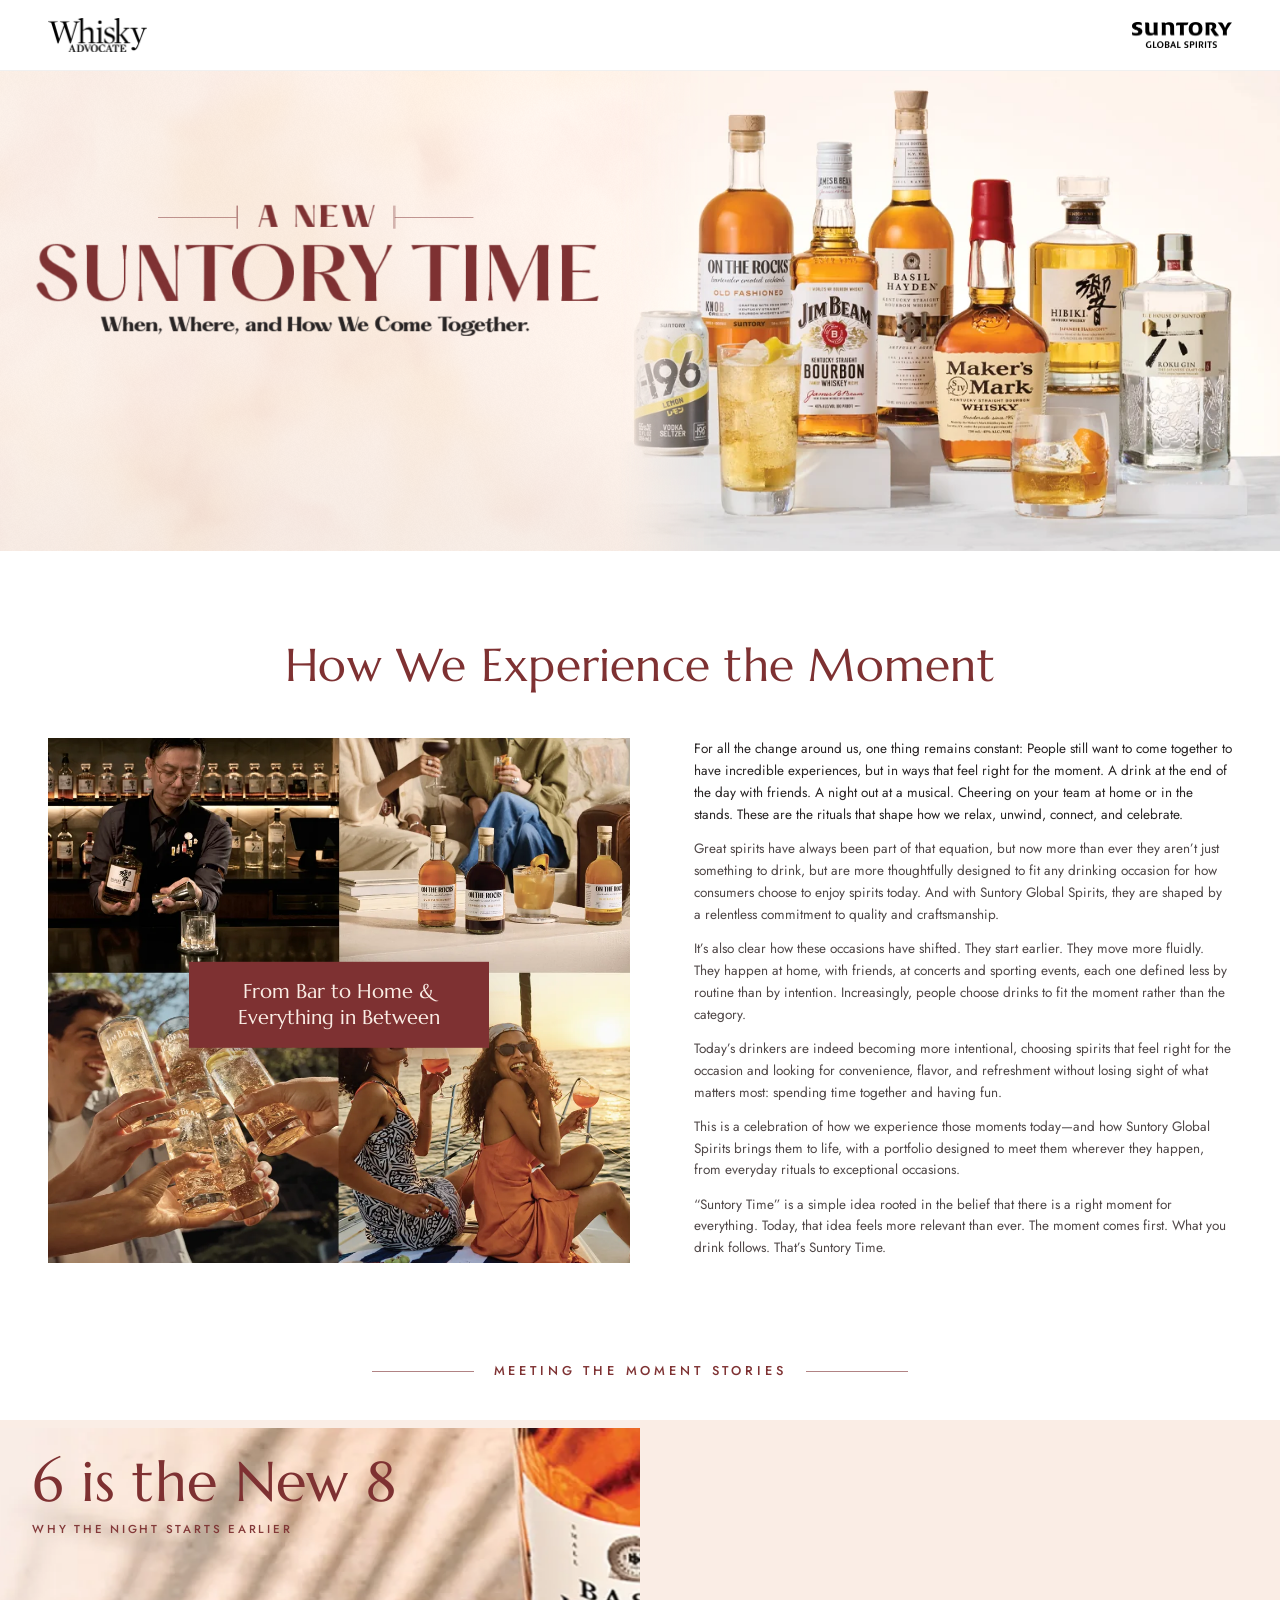
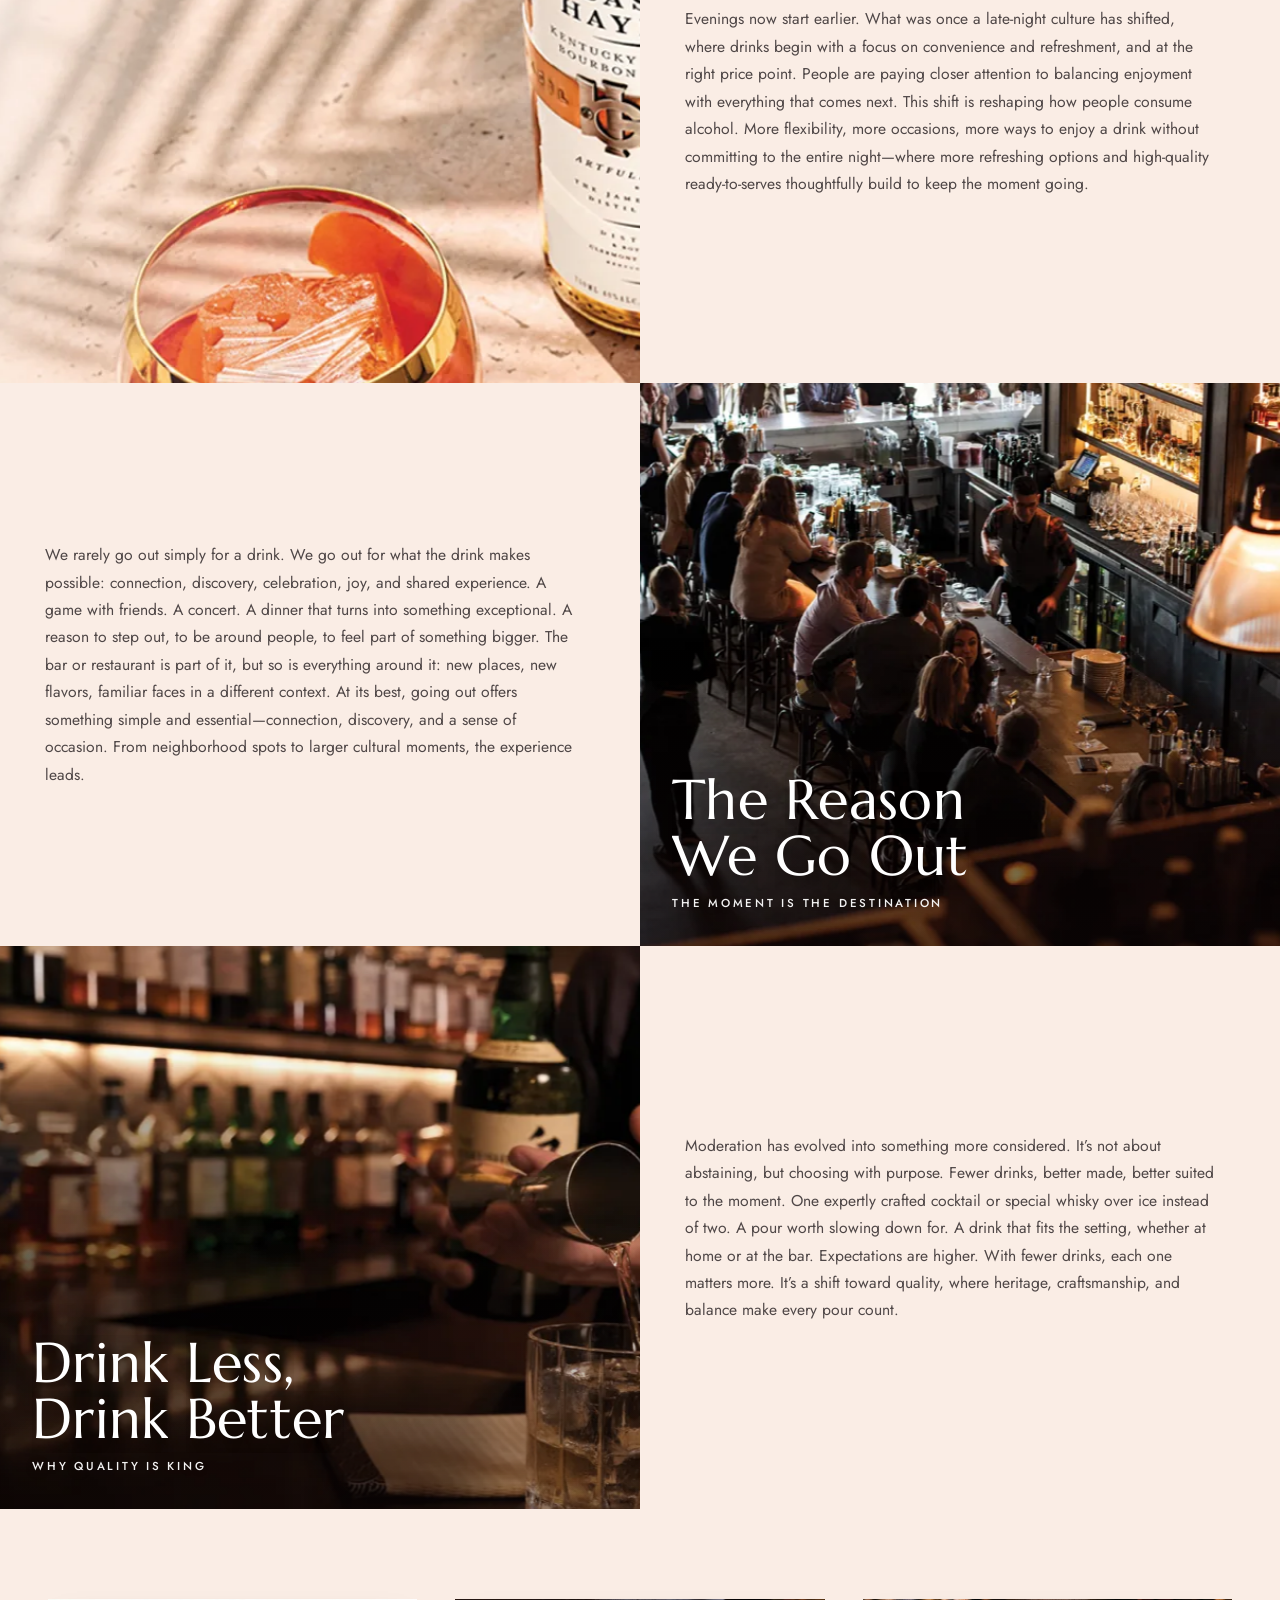
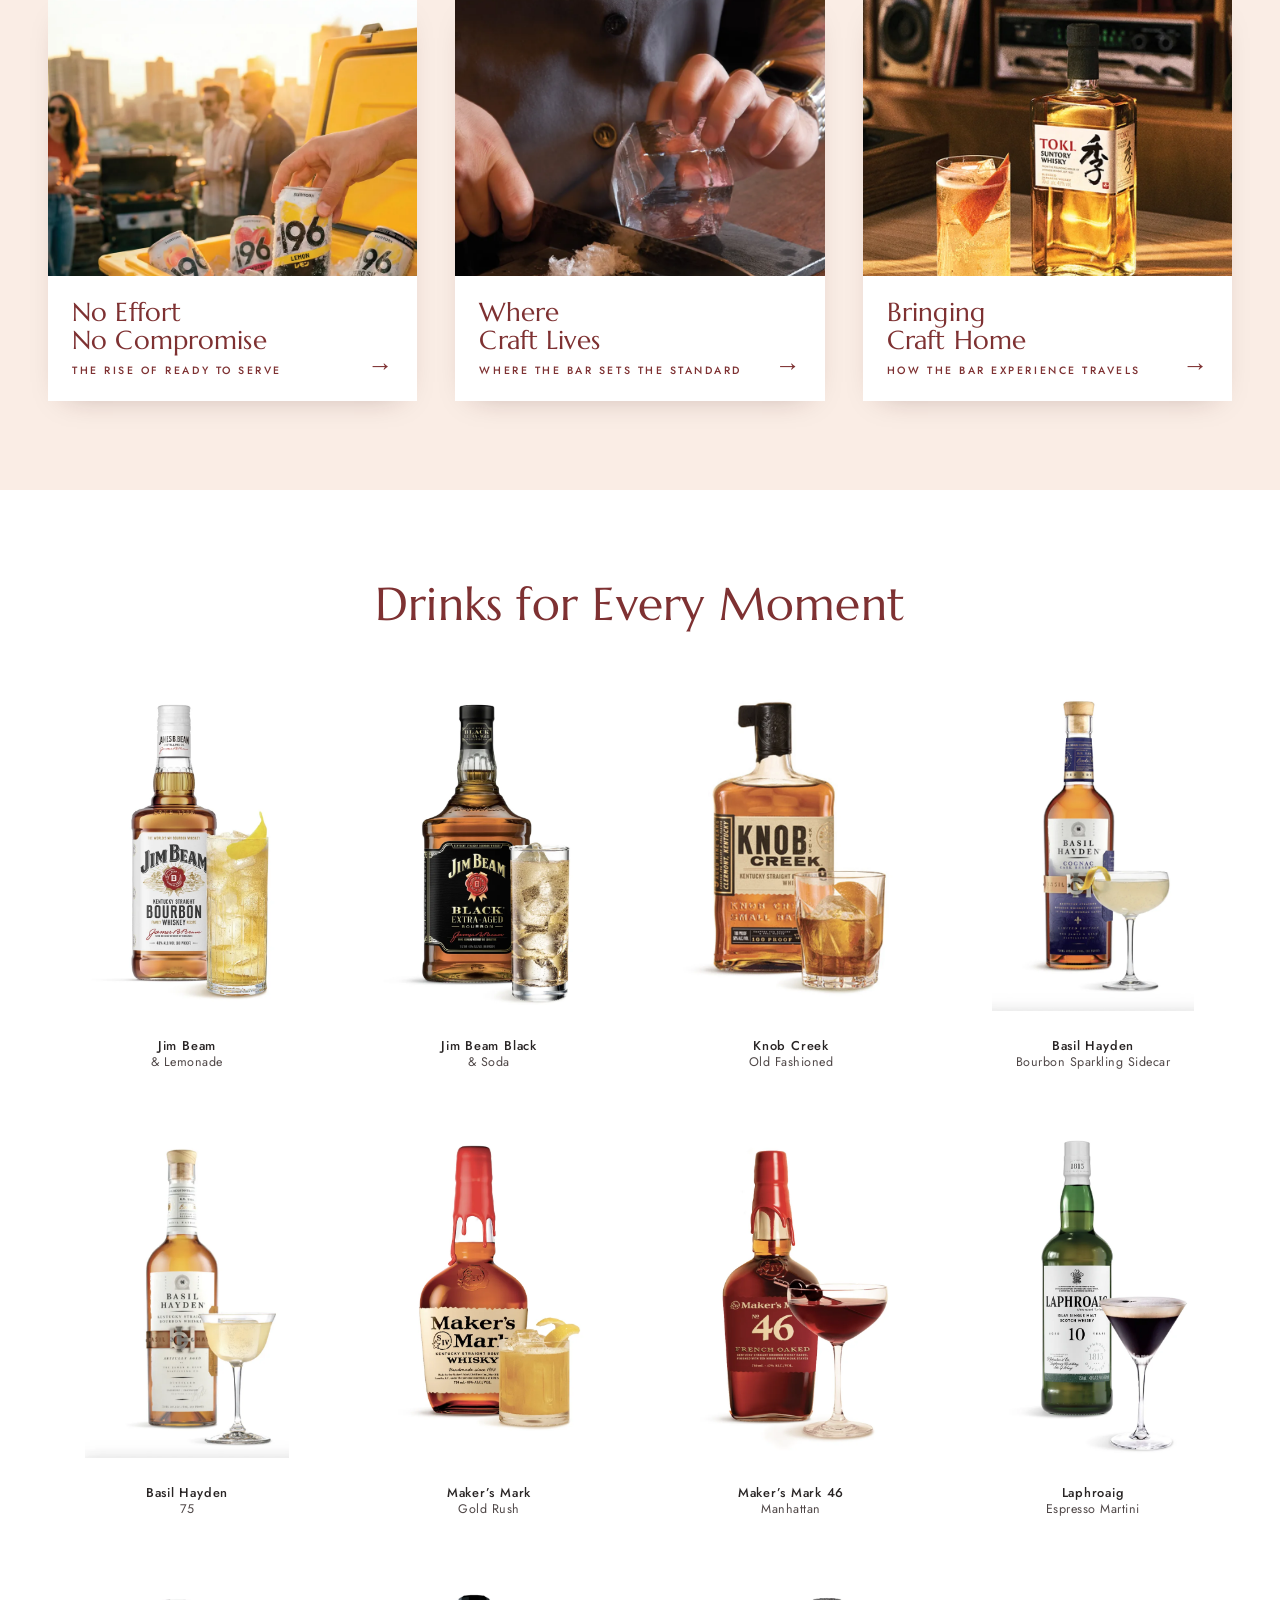
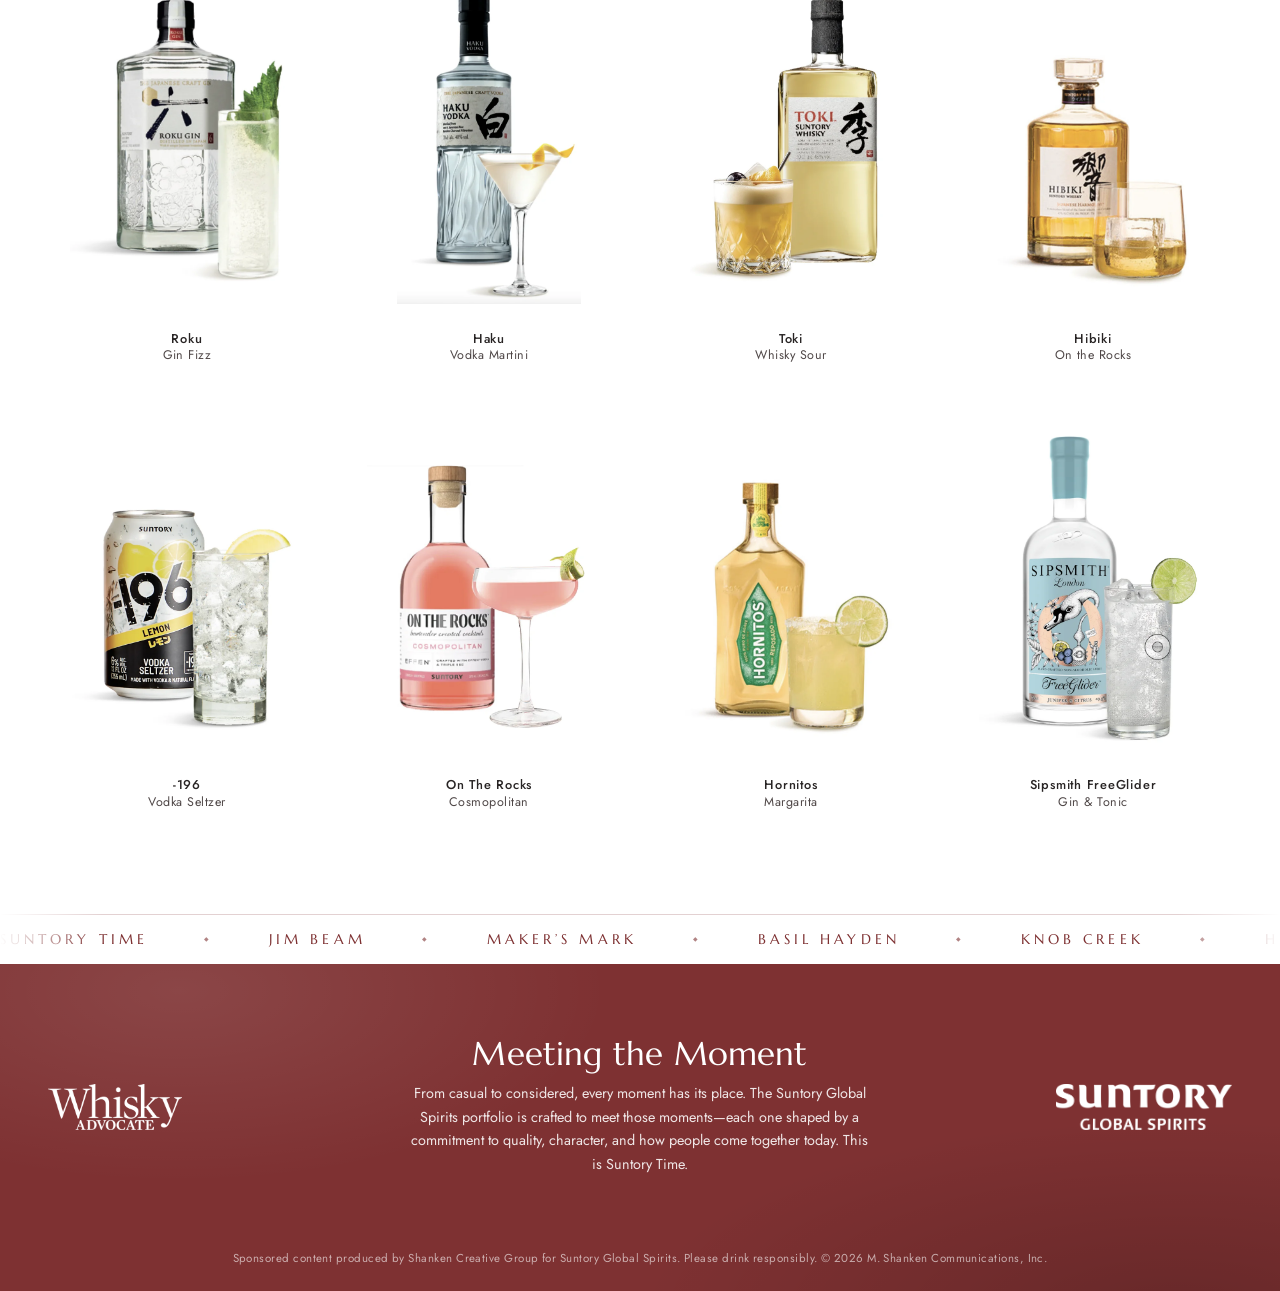
==== index.html @ f2a5a795 "Animate the hero lockup glyph by glyph while keeping the artwork exact - Lockup PNG sliced into its " ====
<!DOCTYPE html>
<html lang="en">
<head>
  <meta charset="utf-8">
  <script>document.documentElement.classList.add('js');</script>
  <meta name="viewport" content="width=device-width, initial-scale=1">
  <title>A New Suntory Time: When, Where, and How We Come Together | Whisky Advocate</title>
  <meta name="description" content="A celebration of how we experience the moment today, and how Suntory Global Spirits brings it to life, from everyday rituals to exceptional occasions.">
  <meta property="og:title" content="A New Suntory Time: When, Where, and How We Come Together">
  <meta property="og:description" content="The moment comes first. What you drink follows. That’s Suntory Time.">
  <meta property="og:type" content="website">
  <meta property="og:image" content="assets/img/hero.jpg">
  <meta name="theme-color" content="#7e3132">
  <link rel="icon" href="assets/img/favicon.svg" type="image/svg+xml">
  <link rel="stylesheet" href="assets/css/fonts.css">
  <link rel="stylesheet" href="assets/css/style.css">
</head>
<body>

  <div class="curtain" aria-hidden="true"><span class="curtain__mark">Suntory Time</span></div>
  <div class="progress" aria-hidden="true"></div>

  <!-- ===== Top bar ===== -->
  <header class="topbar">
    <div class="container topbar__inner">
      <a class="topbar__brand" href="https://www.whiskyadvocate.com/" aria-label="Whisky Advocate">
        <img src="assets/img/logos/whisky-advocate-black.png" alt="Whisky Advocate" width="800" height="275">
      </a>
      <div class="topbar__sponsor">
        <img src="assets/img/logos/suntory-global-spirits-black.png" alt="Suntory Global Spirits" width="800" height="209">
      </div>
    </div>
  </header>

  <main id="main">

    <!-- ===== Hero ===== -->
    <section class="hero" aria-labelledby="hero-title">
      <canvas class="hero__gl" aria-hidden="true"></canvas>
      <div class="hero__inner">
        <h1 class="hero__lockup" id="hero-title">
          <span class="visually-hidden">A New Suntory Time: When, Where, and How We Come Together.</span>
          <div class="lk" aria-hidden="true">
            <img class="lk__rule lk__rule--left" src="assets/img/lockup/b0-00.png" width="100" height="30" alt="" aria-hidden="true" style="left:21.622%; top:0.000%; width:14.225%">
            <img class="lk__eyebrow" src="assets/img/lockup/b0-01.png" width="25" height="28" alt="" aria-hidden="true" style="left:39.403%; top:0.000%; width:3.556%">
            <img class="lk__eyebrow" src="assets/img/lockup/b0-02.png" width="25" height="28" alt="" aria-hidden="true" style="left:45.946%; top:0.000%; width:3.556%">
            <img class="lk__eyebrow" src="assets/img/lockup/b0-03.png" width="22" height="28" alt="" aria-hidden="true" style="left:50.498%; top:0.000%; width:3.129%">
            <img class="lk__eyebrow" src="assets/img/lockup/b0-04.png" width="42" height="28" alt="" aria-hidden="true" style="left:54.196%; top:0.000%; width:5.974%">
            <img class="lk__rule lk__rule--right" src="assets/img/lockup/b0-05.png" width="101" height="30" alt="" aria-hidden="true" style="left:63.442%; top:0.000%; width:14.367%">
            <img class="lk__letter" src="assets/img/lockup/b1-00.png" width="52" height="72" alt="" aria-hidden="true" style="--i:0; left:0.000%; top:29.878%; width:7.397%">
            <img class="lk__letter" src="assets/img/lockup/b1-01.png" width="51" height="71" alt="" aria-hidden="true" style="--i:1; left:8.962%; top:30.488%; width:7.255%">
            <img class="lk__letter" src="assets/img/lockup/b1-02.png" width="52" height="70" alt="" aria-hidden="true" style="--i:2; left:18.065%; top:30.488%; width:7.397%">
            <img class="lk__letter" src="assets/img/lockup/b1-03.png" width="61" height="70" alt="" aria-hidden="true" style="--i:3; left:26.458%; top:30.488%; width:8.677%">
            <img class="lk__letter" src="assets/img/lockup/b1-04.png" width="77" height="72" alt="" aria-hidden="true" style="--i:4; left:34.851%; top:29.878%; width:10.953%">
            <img class="lk__letter" src="assets/img/lockup/b1-05.png" width="60" height="70" alt="" aria-hidden="true" style="--i:5; left:47.368%; top:30.488%; width:8.535%">
            <img class="lk__letter" src="assets/img/lockup/b1-06.png" width="56" height="70" alt="" aria-hidden="true" style="--i:6; left:55.477%; top:30.488%; width:7.966%">
            <img class="lk__letter" src="assets/img/lockup/b1-07.png" width="61" height="70" alt="" aria-hidden="true" style="--i:7; left:66.572%; top:30.488%; width:8.677%">
            <img class="lk__letter" src="assets/img/lockup/b1-08.png" width="15" height="70" alt="" aria-hidden="true" style="--i:8; left:76.245%; top:30.488%; width:2.134%">
            <img class="lk__letter" src="assets/img/lockup/b1-09.png" width="76" height="72" alt="" aria-hidden="true" style="--i:9; left:80.370%; top:30.488%; width:10.811%">
            <img class="lk__letter" src="assets/img/lockup/b1-10.png" width="47" height="70" alt="" aria-hidden="true" style="--i:10; left:93.314%; top:30.488%; width:6.686%">
            <img class="lk__sub" src="assets/img/lockup/sub.png" width="535" height="25" alt="" aria-hidden="true" style="left:11.522%; top:84.756%; width:76.102%">
            <div class="lk__sheen"></div>
          </div>
        </h1>
        <div class="hero__art">
          <picture>
            <source srcset="assets/img/hero-bottles.webp" type="image/webp">
            <img src="assets/img/hero-bottles.jpg" width="815" height="600" fetchpriority="high"
                 alt="The Suntory Global Spirits portfolio: -196, On The Rocks, Jim Beam, Basil Hayden, Maker’s Mark, Hibiki and Roku Gin.">
          </picture>
        </div>
      </div>
    </section>


    <!-- ===== Intro: How We Experience the Moment ===== -->
    <section class="section intro" id="intro" aria-labelledby="intro-title">
      <div class="container">
        <h2 class="section-title reveal" id="intro-title" data-split>How We Experience the Moment</h2>
        <div class="intro__grid">
          <div class="intro__media reveal wipe" data-parallax="0.06">
            <picture>
              <source srcset="assets/img/intro-collage.webp" type="image/webp">
              <img src="assets/img/intro-collage.jpg" width="1200" height="1099" loading="lazy"
                   alt="Four moments: a bartender presenting a whisky, friends sharing On The Rocks cocktails at home, a toast with highballs outdoors, and friends with spritz-style drinks on a boat at sunset.">
            </picture>
            <p class="intro__caption">From Bar to Home &amp; Everything in Between</p>
          </div>
          <div class="intro__copy reveal">
            <p class="lede">For all the change around us, one thing remains constant: People still want to come together to have incredible experiences, but in ways that feel right for the moment. A drink at the end of the day with friends. A night out at a musical. Cheering on your team at home or in the stands. These are the rituals that shape how we relax, unwind, connect, and celebrate.</p>
            <p>Great spirits have always been part of that equation, but now more than ever they aren’t just something to drink, but are more thoughtfully designed to fit any drinking occasion for how consumers choose to enjoy spirits today. And with Suntory Global Spirits, they are shaped by a relentless commitment to quality and craftsmanship.</p>
            <p>It’s also clear how these occasions have shifted. They start earlier. They move more fluidly. They happen at home, with friends, at concerts and sporting events, each one defined less by routine than by intention. Increasingly, people choose drinks to fit the moment rather than the category.</p>
            <p>Today’s drinkers are indeed becoming more intentional, choosing spirits that feel right for the occasion and looking for convenience, flavor, and refreshment without losing sight of what matters most: spending time together and having fun.</p>
            <p>This is a celebration of how we experience those moments today—and how Suntory Global Spirits brings them to life, with a portfolio designed to meet them wherever they happen, from everyday rituals to exceptional occasions.</p>
            <p>“Suntory Time” is a simple idea rooted in the belief that there is a right moment for everything. Today, that idea feels more relevant than ever. The moment comes first. What you drink follows. That’s Suntory Time.</p>
          </div>
        </div>
      </div>
    </section>

    <!-- ===== Trend rows ===== -->
    <div class="divider reveal"><p class="eyebrow">Meeting the Moment Stories</p></div>

    <section class="rows" aria-label="How the occasion has changed">

      <article class="row" id="six-is-the-new-eight">
        <div class="row__media row__media--light wipe" data-parallax="0.08">
          <picture>
            <source srcset="assets/img/six-is-the-new-eight.webp" type="image/webp">
            <img src="assets/img/six-is-the-new-eight.jpg" width="1093" height="600" loading="lazy"
                 alt="A bottle of Basil Hayden bourbon beside a cocktail over ice on a sunlit stone table.">
          </picture>
          <div class="row__title row__title--top row__title--dark">
            <h2 data-split>6 is the New 8</h2>
            <p class="label">Why the Night Starts Earlier</p>
          </div>
        </div>
        <div class="row__copy reveal">
          <p>Evenings now start earlier. What was once a late-night culture has shifted, where drinks begin with a focus on convenience and refreshment, and at the right price point. People are paying closer attention to balancing enjoyment with everything that comes next. This shift is reshaping how people consume alcohol. More flexibility, more occasions, more ways to enjoy a drink without committing to the entire night—where more refreshing options and high-quality ready-to-serves thoughtfully build to keep the moment going.</p>
        </div>
      </article>

      <article class="row row--flip" id="the-reason-we-go-out">
        <div class="row__media wipe" data-parallax="0.08">
          <picture>
            <source srcset="assets/img/reason-we-go-out.webp" type="image/webp">
            <img src="assets/img/reason-we-go-out.jpg" width="1093" height="600" loading="lazy"
                 alt="A busy, warmly lit bar full of people talking over drinks.">
          </picture>
          <div class="row__title row__title--bottom">
            <h2 data-split>The Reason We Go Out</h2>
            <p class="label">The Moment is the Destination</p>
          </div>
        </div>
        <div class="row__copy reveal">
          <p>We rarely go out simply for a drink. We go out for what the drink makes possible: connection, discovery, celebration, joy, and shared experience. A game with friends. A concert. A dinner that turns into something exceptional. A reason to step out, to be around people, to feel part of something bigger. The bar or restaurant is part of it, but so is everything around it: new places, new flavors, familiar faces in a different context. At its best, going out offers something simple and essential—connection, discovery, and a sense of occasion. From neighborhood spots to larger cultural moments, the experience leads.</p>
        </div>
      </article>

      <article class="row" id="drink-less-drink-better">
        <div class="row__media wipe" data-parallax="0.08">
          <picture>
            <source srcset="assets/img/drink-less-drink-better.webp" type="image/webp">
            <img src="assets/img/drink-less-drink-better.jpg" width="1093" height="600" loading="lazy"
                 alt="A bartender pouring a measured whisky over a large ice cube in a rocks glass.">
          </picture>
          <div class="row__title row__title--bottom">
            <h2 data-split>Drink Less, Drink Better</h2>
            <p class="label">Why Quality is King</p>
          </div>
        </div>
        <div class="row__copy reveal">
          <p>Moderation has evolved into something more considered. It’s not about abstaining, but choosing with purpose. Fewer drinks, better made, better suited to the moment. One expertly crafted cocktail or special whisky over ice instead of two. A pour worth slowing down for. A drink that fits the setting, whether at home or at the bar. Expectations are higher. With fewer drinks, each one matters more. It’s a shift toward quality, where heritage, craftsmanship, and balance make every pour count.</p>
        </div>
      </article>

    </section>

    <!-- ===== Article grid ===== -->
    <section class="section section--blush stories" id="stories" aria-label="Stories">
      <div class="container">
        <div class="stories__grid">

          <a class="story reveal" href="articles/no-effort-no-compromise.html">
            <div class="story__media" data-parallax="0.06">
              <picture>
                <source srcset="assets/img/articles/no-effort-cover.webp" type="image/webp">
                <img src="assets/img/articles/no-effort-cover.jpg" width="1000" height="1000" loading="lazy"
                     alt="A hand pulling a can of -196 vodka seltzer from a cooler of ice at a rooftop gathering.">
              </picture>
            </div>
            <div class="story__body">
              <div>
                <h3>No Effort<br>No Compromise</h3>
                <p class="label">The Rise of Ready to Serve</p>
              </div>
              <span class="story__arrow" aria-hidden="true">→</span>
            </div>
          </a>

          <a class="story reveal" href="articles/where-craft-lives.html">
            <div class="story__media" data-parallax="0.06">
              <picture>
                <source srcset="assets/img/articles/where-craft-lives-cover.webp" type="image/webp">
                <img src="assets/img/articles/where-craft-lives-cover.jpg" width="1000" height="1000" loading="lazy"
                     alt="A bartender hand-carving a block of clear ice.">
              </picture>
            </div>
            <div class="story__body">
              <div>
                <h3>Where<br>Craft Lives</h3>
                <p class="label">Where the Bar Sets the Standard</p>
              </div>
              <span class="story__arrow" aria-hidden="true">→</span>
            </div>
          </a>

          <a class="story reveal" href="articles/bringing-craft-home.html">
            <div class="story__media" data-parallax="0.06">
              <picture>
                <source srcset="assets/img/articles/bringing-craft-home-cover.webp" type="image/webp">
                <img src="assets/img/articles/bringing-craft-home-cover.jpg" width="1000" height="1000" loading="lazy"
                     alt="A Toki highball beside a bottle of Suntory Toki whisky in a warmly lit home bar.">
              </picture>
            </div>
            <div class="story__body">
              <div>
                <h3>Bringing<br>Craft Home</h3>
                <p class="label">How the Bar Experience Travels</p>
              </div>
              <span class="story__arrow" aria-hidden="true">→</span>
            </div>
          </a>

        </div>
      </div>
    </section>

    <!-- ===== Drinks for Every Moment ===== -->
    <section class="section drinks" id="drinks" aria-labelledby="drinks-title">
      <div class="container">
        <h2 class="section-title reveal" id="drinks-title" data-split>Drinks for Every Moment</h2>
        <!--
          Shop links marked data-store="reservebar" are the ReserveBar links from the copy doc;
          these products still need to be added to the WA Store and the href swapped.
        -->
        <ul class="drinks__grid" role="list">

          <li class="drink reveal">
            <div class="drink__media">
              <picture>
                <source srcset="assets/img/drinks/jim-beam-lemonade.webp" type="image/webp">
                <img src="assets/img/drinks/jim-beam-lemonade.jpg" width="726" height="1000" loading="lazy" alt="Jim Beam Bourbon and a Jim Beam &amp; Lemonade highball">
              </picture>
            </div>
            <p class="drink__label">Jim Beam <small>&amp; Lemonade</small></p>
            <button class="drink__toggle" type="button" aria-expanded="false">Jim Beam &amp; Lemonade: details</button>
            <button class="drink__close" type="button" aria-label="Close">×</button>
            <div class="drink__reveal">
              <h3>Jim Beam &amp; Lemonade</h3>
              <p>Simple, refreshing, and easy to enjoy, Jim Beam &amp; Lemonade fits naturally into social gatherings, and watching your team go for the win.</p>
              <a class="btn" href="https://www.reservebar.com/products/jim-beam-bourbon-whiskey/GROUPING-33886" target="_blank" rel="noopener sponsored" data-store="reservebar">Shop Jim Beam</a>
            </div>
          </li>

          <li class="drink reveal">
            <div class="drink__media">
              <picture>
                <source srcset="assets/img/drinks/jim-beam-black-soda.webp" type="image/webp">
                <img src="assets/img/drinks/jim-beam-black-soda.jpg" width="792" height="1000" loading="lazy" alt="Jim Beam Black and a Jim Beam Black &amp; Soda highball">
              </picture>
            </div>
            <p class="drink__label">Jim Beam Black <small>&amp; Soda</small></p>
            <button class="drink__toggle" type="button" aria-expanded="false">Jim Beam Black &amp; Soda: details</button>
            <button class="drink__close" type="button" aria-label="Close">×</button>
            <div class="drink__reveal">
              <h3>Jim Beam Black &amp; Soda</h3>
              <p>Richer and more full-bodied, Jim Beam Black &amp; Soda brings deeper bourbon character to a simple serve—ideal for moments that call for something easy, and with a little more substance.</p>
              <a class="btn" href="https://www.reservebar.com/products/jim-beam-black-bourbon-whiskey/GROUPING-35581" target="_blank" rel="noopener sponsored" data-store="reservebar">Shop Jim Beam Black</a>
            </div>
          </li>

          <li class="drink reveal">
            <div class="drink__media">
              <picture>
                <source srcset="assets/img/drinks/knob-creek-old-fashioned.webp" type="image/webp">
                <img src="assets/img/drinks/knob-creek-old-fashioned.jpg" width="732" height="988" loading="lazy" alt="Knob Creek bourbon and an Old Fashioned over ice">
              </picture>
            </div>
            <p class="drink__label">Knob Creek <small>Old Fashioned</small></p>
            <button class="drink__toggle" type="button" aria-expanded="false">Knob Creek Old Fashioned: details</button>
            <button class="drink__close" type="button" aria-label="Close">×</button>
            <div class="drink__reveal">
              <h3>Knob Creek Old Fashioned</h3>
              <p>Bold, structured, and unmistakably classic, Knob Creek stands up in this standard, where technique matters and the foundation must hold.</p>
              <a class="btn" href="https://store.whiskyadvocate.com/products/knob-creek-kentucky-straight-bourbon-whiskey" target="_blank" rel="noopener sponsored">Shop Knob Creek</a>
            </div>
          </li>

          <li class="drink reveal">
            <div class="drink__media">
              <picture>
                <source srcset="assets/img/drinks/basil-hayden-sidecar.webp" type="image/webp">
                <img src="assets/img/drinks/basil-hayden-sidecar.jpg" width="634" height="1000" loading="lazy" alt="Basil Hayden Cognac Cask bourbon and a sparkling Sidecar in a coupe">
              </picture>
            </div>
            <p class="drink__label">Basil Hayden <small>Bourbon Sparkling Sidecar</small></p>
            <button class="drink__toggle" type="button" aria-expanded="false">Basil Hayden Bourbon Sparkling Sidecar: details</button>
            <button class="drink__close" type="button" aria-label="Close">×</button>
            <div class="drink__reveal">
              <h3>Basil Hayden Bourbon Sparkling Sidecar</h3>
              <p>Bright, lively, and elegantly layered, this sparkling twist on the Sidecar pairs Basil Hayden Cognac Cask with citrus and sparkling wine for a celebratory take on a classic.</p>
              <!-- No shop link supplied in the copy doc for this serve. -->
            </div>
          </li>

          <li class="drink reveal">
            <div class="drink__media">
              <picture>
                <source srcset="assets/img/drinks/basil-hayden-75.webp" type="image/webp">
                <img src="assets/img/drinks/basil-hayden-75.jpg" width="636" height="1000" loading="lazy" alt="Basil Hayden bourbon and a Basil Hayden 75 in a coupe">
              </picture>
            </div>
            <p class="drink__label">Basil Hayden <small>75</small></p>
            <button class="drink__toggle" type="button" aria-expanded="false">Basil Hayden 75: details</button>
            <button class="drink__close" type="button" aria-label="Close">×</button>
            <div class="drink__reveal">
              <h3>Basil Hayden 75</h3>
              <p>An elegant, whiskey-forward twist on the classic French 75. Instead of using the traditional gin, this modern variation pairs the high-rye profile of Basil Hayden bourbon with bright citrus and sparkling wine.</p>
              <a class="btn" href="https://store.whiskyadvocate.com/products/basil-haydens-bourbon" target="_blank" rel="noopener sponsored">Shop Basil Hayden</a>
            </div>
          </li>

          <li class="drink reveal">
            <div class="drink__media">
              <picture>
                <source srcset="assets/img/drinks/makers-gold-rush.webp" type="image/webp">
                <img src="assets/img/drinks/makers-gold-rush.jpg" width="663" height="1000" loading="lazy" alt="Maker’s Mark bourbon and a Gold Rush cocktail over ice">
              </picture>
            </div>
            <p class="drink__label">Maker’s Mark <small>Gold Rush</small></p>
            <button class="drink__toggle" type="button" aria-expanded="false">Maker’s Mark Gold Rush: details</button>
            <button class="drink__close" type="button" aria-label="Close">×</button>
            <div class="drink__reveal">
              <h3>Maker’s Mark Gold Rush</h3>
              <p>Bright, balanced, and timeless, the Gold Rush highlights the harmony between citrus and bourbon, proof that a classic, done right, never goes out of style.</p>
              <a class="btn" href="https://store.whiskyadvocate.com/products/makers-mark-bourbon" target="_blank" rel="noopener sponsored">Shop Maker’s Mark</a>
            </div>
          </li>

          <li class="drink reveal">
            <div class="drink__media">
              <picture>
                <source srcset="assets/img/drinks/makers-46-manhattan.webp" type="image/webp">
                <img src="assets/img/drinks/makers-46-manhattan.jpg" width="666" height="1000" loading="lazy" alt="Maker’s Mark 46 and a Manhattan in a coupe">
              </picture>
            </div>
            <p class="drink__label">Maker’s Mark 46 <small>Manhattan</small></p>
            <button class="drink__toggle" type="button" aria-expanded="false">Maker’s Mark 46 Manhattan: details</button>
            <button class="drink__close" type="button" aria-label="Close">×</button>
            <div class="drink__reveal">
              <h3>Maker’s Mark 46 Manhattan</h3>
              <p>Richer and more layered than the original, Maker’s 46 adds depth to home cocktails, inviting experimentation and a more hands-on approach to craft.</p>
              <a class="btn" href="https://www.reservebar.com/products/makers-46-bourbon-whisky/GROUPING-34281" target="_blank" rel="noopener sponsored" data-store="reservebar">Shop Maker’s 46</a>
            </div>
          </li>

          <li class="drink reveal">
            <div class="drink__media">
              <picture>
                <source srcset="assets/img/drinks/laphroaig-espresso-martini.webp" type="image/webp">
                <img src="assets/img/drinks/laphroaig-espresso-martini.jpg" width="683" height="1000" loading="lazy" alt="Laphroaig 10 Year Old and an Espresso Martini">
              </picture>
            </div>
            <p class="drink__label">Laphroaig <small>Espresso Martini</small></p>
            <button class="drink__toggle" type="button" aria-expanded="false">Laphroaig Espresso Martini: details</button>
            <button class="drink__close" type="button" aria-label="Close">×</button>
            <div class="drink__reveal">
              <h3>Laphroaig Espresso Martini</h3>
              <p>A bold twist on the Espresso Martini, where rich coffee, subtle sweetness, and Laphroaig’s signature Islay peat smoke create an unexpectedly balanced and intensely flavorful cocktail.</p>
              <a class="btn" href="https://store.whiskyadvocate.com/products/laphroaig-10-year-old" target="_blank" rel="noopener sponsored">Shop Laphroaig</a>
            </div>
          </li>

          <li class="drink reveal">
            <div class="drink__media">
              <picture>
                <source srcset="assets/img/drinks/roku-gin-fizz.webp" type="image/webp">
                <img src="assets/img/drinks/roku-gin-fizz.jpg" width="732" height="1000" loading="lazy" alt="Roku Gin and a Gin Fizz garnished with shiso">
              </picture>
            </div>
            <p class="drink__label">Roku <small>Gin Fizz</small></p>
            <button class="drink__toggle" type="button" aria-expanded="false">Roku Gin Fizz: details</button>
            <button class="drink__close" type="button" aria-label="Close">×</button>
            <div class="drink__reveal">
              <h3>Roku Gin Fizz</h3>
              <p>Bright and aromatic, Roku gin elevates simple home serves with rare Japanese botanicals, bringing a sense of precision and discovery to every drink.</p>
              <a class="btn" href="https://store.whiskyadvocate.com/products/roku-gin" target="_blank" rel="noopener sponsored">Shop Roku</a>
            </div>
          </li>

          <li class="drink reveal">
            <div class="drink__media">
              <picture>
                <source srcset="assets/img/drinks/haku-martini.webp" type="image/webp">
                <img src="assets/img/drinks/haku-martini.jpg" width="575" height="1000" loading="lazy" alt="Haku Vodka and a Martini with a lemon twist">
              </picture>
            </div>
            <p class="drink__label">Haku <small>Vodka Martini</small></p>
            <button class="drink__toggle" type="button" aria-expanded="false">Haku Vodka Martini: details</button>
            <button class="drink__close" type="button" aria-label="Close">×</button>
            <div class="drink__reveal">
              <h3>Haku Vodka Martini</h3>
              <p>Refined and precise, Haku vodka brings a smooth, subtly sweet taste that adds complexity and balance to a classic Martini.</p>
              <a class="btn" href="https://store.whiskyadvocate.com/products/haku-vodka" target="_blank" rel="noopener sponsored">Shop Haku</a>
            </div>
          </li>

          <li class="drink reveal">
            <div class="drink__media">
              <picture>
                <source srcset="assets/img/drinks/toki-whisky-sour.webp" type="image/webp">
                <img src="assets/img/drinks/toki-whisky-sour.jpg" width="632" height="1000" loading="lazy" alt="Suntory Toki whisky and a Whisky Sour">
              </picture>
            </div>
            <p class="drink__label">Toki <small>Whisky Sour</small></p>
            <button class="drink__toggle" type="button" aria-expanded="false">Toki Whisky Sour: details</button>
            <button class="drink__close" type="button" aria-label="Close">×</button>
            <div class="drink__reveal">
              <h3>Toki Whisky Sour</h3>
              <p>A lighter, brighter take on the classic Whisky Sour, where Toki’s crisp citrus, green apple, and subtle ginger notes create an exceptionally refreshing, elegant cocktail.</p>
              <a class="btn" href="https://store.whiskyadvocate.com/products/suntory-whisky-toki" target="_blank" rel="noopener sponsored">Shop Toki</a>
            </div>
          </li>

          <li class="drink reveal">
            <div class="drink__media">
              <picture>
                <source srcset="assets/img/drinks/hibiki-on-the-rocks.webp" type="image/webp">
                <img src="assets/img/drinks/hibiki-on-the-rocks.jpg" width="788" height="840" loading="lazy" alt="Hibiki Japanese Harmony whisky and a glass over a large ice cube">
              </picture>
            </div>
            <p class="drink__label">Hibiki <small>On the Rocks</small></p>
            <button class="drink__toggle" type="button" aria-expanded="false">Hibiki On the Rocks: details</button>
            <button class="drink__close" type="button" aria-label="Close">×</button>
            <div class="drink__reveal">
              <h3>Hibiki On the Rocks</h3>
              <p>Refined, balanced, and deeply expressive, Hibiki is a whisky meant to be savored.</p>
              <a class="btn" href="https://store.whiskyadvocate.com/products/hibiki%C2%AE%EF%B8%8F-japanese-harmony-whisky" target="_blank" rel="noopener sponsored">Shop Hibiki</a>
            </div>
          </li>

          <li class="drink reveal">
            <div class="drink__media">
              <picture>
                <source srcset="assets/img/drinks/196-vodka-seltzer.webp" type="image/webp">
                <img src="assets/img/drinks/196-vodka-seltzer.jpg" width="794" height="858" loading="lazy" alt="A can of -196 Lemon Vodka Seltzer and a glass over ice with a lemon wedge">
              </picture>
            </div>
            <p class="drink__label">-196 <small>Vodka Seltzer</small></p>
            <button class="drink__toggle" type="button" aria-expanded="false">-196 Vodka Seltzer: details</button>
            <button class="drink__close" type="button" aria-label="Close">×</button>
            <div class="drink__reveal">
              <h3>-196 Vodka Seltzer</h3>
              <p>Delicious and ready to go, -196 delivers bold whole-fruit flavor in a convenient format—perfect for kicking off the night without slowing it down.</p>
              <a class="btn" href="https://www.reservebar.com/products/196-lemon-vodka-seltzer/GROUPING-2102883" target="_blank" rel="noopener sponsored" data-store="reservebar">Shop -196</a>
            </div>
          </li>

          <li class="drink reveal">
            <div class="drink__media">
              <picture>
                <source srcset="assets/img/drinks/on-the-rocks-cosmo.webp" type="image/webp">
                <img src="assets/img/drinks/on-the-rocks-cosmo.jpg" width="807" height="1000" loading="lazy" alt="A bottle of On The Rocks Cosmopolitan and a poured Cosmopolitan in a coupe">
              </picture>
            </div>
            <p class="drink__label">On The Rocks <small>Cosmopolitan</small></p>
            <button class="drink__toggle" type="button" aria-expanded="false">On The Rocks Cosmopolitan: details</button>
            <button class="drink__close" type="button" aria-label="Close">×</button>
            <div class="drink__reveal">
              <h3>On The Rocks Cosmopolitan</h3>
              <p>Classic cocktails, precisely made and ready to pour. On The Rocks delivers bar-quality cocktails across a full range of serves, bringing consistency, craftsmanship, and ease to any moment.</p>
              <a class="btn" href="https://www.reservebar.com/products/on-the-rocks-cocktails-effen-cosmo/GROUPING-953560" target="_blank" rel="noopener sponsored" data-store="reservebar">Shop On The Rocks</a>
            </div>
          </li>

          <li class="drink reveal">
            <div class="drink__media">
              <picture>
                <source srcset="assets/img/drinks/hornitos-margarita.webp" type="image/webp">
                <img src="assets/img/drinks/hornitos-margarita.jpg" width="830" height="950" loading="lazy" alt="Hornitos Reposado tequila and a Margarita with a lime wheel">
              </picture>
            </div>
            <p class="drink__label">Hornitos <small>Margarita</small></p>
            <button class="drink__toggle" type="button" aria-expanded="false">Hornitos Margarita: details</button>
            <button class="drink__close" type="button" aria-label="Close">×</button>
            <div class="drink__reveal">
              <h3>Hornitos Margarita</h3>
              <p>Bright and expressive, this Margarita highlights the purity of agave, delivering a classic, refreshing cocktail.</p>
              <a class="btn" href="https://www.reservebar.com/products/hornitos-reposado-tequila/GROUPING-38936" target="_blank" rel="noopener sponsored" data-store="reservebar">Shop Hornitos</a>
            </div>
          </li>

          <li class="drink reveal">
            <div class="drink__media">
              <picture>
                <source srcset="assets/img/drinks/sipsmith-gin-tonic.webp" type="image/webp">
                <img src="assets/img/drinks/sipsmith-gin-tonic.jpg" width="716" height="1000" loading="lazy" alt="Sipsmith FreeGlider alcohol-free spirit and a Gin &amp; Tonic with lime">
              </picture>
            </div>
            <p class="drink__label">Sipsmith FreeGlider <small>Gin &amp; Tonic</small></p>
            <button class="drink__toggle" type="button" aria-expanded="false">Sipsmith FreeGlider Gin &amp; Tonic: details</button>
            <button class="drink__close" type="button" aria-label="Close">×</button>
            <div class="drink__reveal">
              <h3>Sipsmith FreeGlider Gin &amp; Tonic</h3>
              <p>Bright, crisp, and alcohol-free, this elevated take on a Gin &amp; Tonic delivers classic botanical character with refreshing balance—perfect for pacing the evening without stepping away from the moment.</p>
              <!-- No shop link supplied in the copy doc for this serve. -->
            </div>
          </li>

        </ul>
      </div>
    </section>

    <div class="marquee marquee--light" aria-hidden="true"><div class="marquee__track"><span>Suntory Time</span><span>Jim Beam</span><span>Maker’s Mark</span><span>Basil Hayden</span><span>Knob Creek</span><span>Hibiki</span><span>Toki</span><span>Roku</span><span>Haku</span><span>Laphroaig</span><span>Hornitos</span><span>-196</span><span>On The Rocks</span><span>Sipsmith</span><span>Suntory Time</span><span>Jim Beam</span><span>Maker’s Mark</span><span>Basil Hayden</span><span>Knob Creek</span><span>Hibiki</span><span>Toki</span><span>Roku</span><span>Haku</span><span>Laphroaig</span><span>Hornitos</span><span>-196</span><span>On The Rocks</span><span>Sipsmith</span></div></div>

  </main>

  <!-- ===== Footer ===== -->
  <footer class="footer">
    <div class="container">
      <div class="footer__grid reveal">
        <div class="footer__logo footer__logo--left">
          <img src="assets/img/logos/whisky-advocate-white.png" alt="Whisky Advocate" width="800" height="275">
        </div>
        <div class="footer__copy">
          <h2 data-split>Meeting the Moment</h2>
          <p>From casual to considered, every moment has its place. The Suntory Global Spirits portfolio is crafted to meet those moments—each one shaped by a commitment to quality, character, and how people come together today. This is Suntory Time.</p>
        </div>
        <div class="footer__logo footer__logo--right">
          <img src="assets/img/logos/suntory-global-spirits-white.png" alt="Suntory Global Spirits" width="800" height="209">
        </div>
      </div>
      <p class="footer__legal">Sponsored content produced by Shanken Creative Group for Suntory Global Spirits. Please drink responsibly. &copy; 2026 M. Shanken Communications, Inc.</p>
    </div>
  </footer>

  <script src="assets/js/main.js" defer></script>
  <script src="assets/js/motion.js" defer></script>
  <script src="assets/js/hero-gl.js" defer></script>
</body>
</html>
---- assets/css/fonts.css ----
/* Self-hosted Google Fonts (latin subset): Marcellus (display) + Jost (body) */

@font-face {
  font-family: 'Marcellus';
  font-style: normal;
  font-weight: 400;
  font-display: swap;
  src: url('../fonts/Marcellus-400.woff2') format('woff2');
}

@font-face {
  font-family: 'Jost';
  font-style: normal;
  font-weight: 400;
  font-display: swap;
  src: url('../fonts/Jost-400.woff2') format('woff2');
}

@font-face {
  font-family: 'Jost';
  font-style: normal;
  font-weight: 500;
  font-display: swap;
  src: url('../fonts/Jost-500.woff2') format('woff2');
}

@font-face {
  font-family: 'Jost';
  font-style: italic;
  font-weight: 400;
  font-display: swap;
  src: url('../fonts/Jost-400-italic.woff2') format('woff2');
}
---- assets/css/style.css ----
/* ------------------------------------------------------------------
   A New Suntory Time — Whisky Advocate digital special feature
   Layout follows "SGS Digital Design-V4"; palette and type follow the
   header art (SGS-Dig-Header.jpg).
   ------------------------------------------------------------------ */

:root {
  --blush: #faede5;
  --blush-deep: #f4e1d6;
  --cream: #fdf7f2;
  --white: #ffffff;
  --burgundy: #7e3132;
  --burgundy-deep: #5e2325;
  --ink: #282424;
  --ink-soft: #4f4747;
  --line: rgba(126, 49, 50, 0.22);

  --font-display: "Marcellus", "Didot", "Bodoni MT", Georgia, serif;
  --font-body: "Jost", "Futura", "Helvetica Neue", Arial, sans-serif;

  --max: 1200px;
  --gutter: clamp(16px, 4vw, 48px);
  --ease: cubic-bezier(0.2, 0.7, 0.2, 1);
  --ease-out: cubic-bezier(0.16, 1, 0.3, 1);
}

*, *::before, *::after { box-sizing: border-box; }
html { scroll-behavior: smooth; -webkit-text-size-adjust: 100%; }
body {
  margin: 0; background: var(--white); color: var(--ink);
  font-family: var(--font-body); font-size: 16px; line-height: 1.6;
  -webkit-font-smoothing: antialiased; overflow-x: hidden;
}
img, picture { display: block; max-width: 100%; height: auto; }
a { color: var(--burgundy); text-decoration: none; }
a:hover { text-decoration: underline; text-underline-offset: 3px; }
:focus-visible { outline: 2px solid var(--burgundy); outline-offset: 3px; }

.container { width: min(100% - var(--gutter) * 2, var(--max)); margin-inline: auto; }
.container--narrow { width: min(100% - var(--gutter) * 2, 760px); margin-inline: auto; }
.visually-hidden { position: absolute !important; width: 1px; height: 1px; overflow: hidden; clip: rect(0 0 0 0); clip-path: inset(50%); white-space: nowrap; }

/* ---------- Type ---------- */

h1, h2, h3 {
  font-family: var(--font-display); font-weight: 400; line-height: 1.08;
  letter-spacing: 0.005em; color: var(--burgundy); margin: 0 0 1rem; text-wrap: balance;
}
h1 { font-size: clamp(2.2rem, 5vw, 3.8rem); }
h2 { font-size: clamp(1.9rem, 3.6vw, 2.9rem); }
h3 { font-size: clamp(1.3rem, 2.2vw, 1.7rem); }
p { margin: 0 0 1em; }

.label {
  font-family: var(--font-body); font-weight: 500; font-size: 0.72rem;
  letter-spacing: 0.24em; text-transform: uppercase; color: var(--burgundy); margin: 0;
}
.eyebrow {
  display: flex; align-items: center; justify-content: center; gap: 1.2rem;
  font-family: var(--font-body); font-weight: 500; font-size: 0.8rem;
  letter-spacing: 0.3em; text-transform: uppercase; color: var(--burgundy); margin: 0;
}
.eyebrow::before, .eyebrow::after { content: ""; flex: 0 0 clamp(40px, 8vw, 120px); height: 1px; background: var(--burgundy); opacity: 0.6; }
.eyebrow--left { justify-content: flex-start; }
.eyebrow--left::after { display: none; }
.eyebrow--left::before { flex-basis: 34px; }

.section-title { text-align: center; margin: 0 0 clamp(1.5rem, 4vw, 3rem); }
.copy p { font-size: 0.98rem; line-height: 1.7; color: var(--ink-soft); }
.copy p:last-child { margin-bottom: 0; }

/* ---------- Top bar ---------- */

.topbar { background: var(--white); position: sticky; top: 0; z-index: 50; border-bottom: 1px solid rgba(0, 0, 0, 0.06); }
.topbar__inner { display: flex; align-items: center; justify-content: space-between; gap: 1rem; min-height: 70px; }
.topbar__brand img { height: 34px; width: auto; }
.topbar__sponsor { display: flex; align-items: center; gap: 0.9rem; }
.topbar__sponsor span { font-size: 0.62rem; letter-spacing: 0.22em; text-transform: uppercase; color: var(--ink-soft); font-weight: 500; }
.topbar__sponsor img { height: 26px; width: auto; }
@media (max-width: 560px) { .topbar__sponsor span { display: none; } .topbar__brand img { height: 26px; } .topbar__sponsor img { height: 22px; } }

/* ---------- Hero (full bleed, 8:3 composition from the header art) ---------- */

.hero {
  position: relative; overflow: hidden; isolation: isolate;
  background: var(--blush);
  aspect-ratio: 8 / 3; min-height: 360px;
}
.hero__gl { position: absolute; inset: 0; width: 100%; height: 100%; z-index: 0; opacity: 0; transition: opacity 1.4s var(--ease); }
.hero__gl.is-live { opacity: 1; }
.hero__inner { position: absolute; inset: 0; z-index: 1; }

/* Lockup occupies the same box it does in the header art (x 2.8%-46.8%, centred at 41.5% height) */
.hero__lockup {
  position: absolute; left: 2.8%; top: 20%; width: 44%; height: 43%; margin: 0; display: flex; align-items: center;
  transform: translate(calc(var(--px, 0) * 10px), calc(var(--py, 0) * 6px)); transition: transform 0.9s var(--ease-out);
}

/* The lockup, sliced into its glyphs so the exact artwork can be choreographed */
.lk { position: relative; width: 100%; aspect-ratio: 703 / 164; }
.lk img { position: absolute; display: block; height: auto; }
.lk__rule--left  { transform-origin: 100% 50%; }
.lk__rule--right { transform-origin: 0% 50%; }
.lk__sheen {
  position: absolute; inset: 0; pointer-events: none; opacity: 0;
  background: linear-gradient(105deg, transparent 38%, rgba(255, 244, 236, 0.85) 50%, transparent 62%);
  background-size: 300% 100%; background-position: 200% 0;
  -webkit-mask-image: url('../img/hero-lockup.png'); mask-image: url('../img/hero-lockup.png');
  -webkit-mask-size: 100% 100%; mask-size: 100% 100%; -webkit-mask-repeat: no-repeat; mask-repeat: no-repeat;
}
.js .lk__letter  { opacity: 0; transform: translateY(70%); filter: blur(8px); }
.js .lk__eyebrow { opacity: 0; transform: translateY(-50%); }
.js .lk__rule    { opacity: 0; transform: scaleX(0); }
.js .lk__sub     { opacity: 0; transform: translateY(45%); filter: blur(4px); }
.is-ready .lk__letter  { animation: lkLetter 1.15s var(--ease-out) forwards; animation-delay: calc(0.2s + var(--i, 0) * 60ms); }
.is-ready .lk__eyebrow { animation: lkEyebrow 0.9s var(--ease-out) 1.05s forwards; }
.is-ready .lk__rule    { animation: lkRule 0.9s var(--ease-out) 1.15s forwards; }
.is-ready .lk__sub     { animation: lkSub 1.0s var(--ease-out) 1.3s forwards; }
.is-ready .lk__sheen   { animation: lkSheen 8s ease-in-out 2.6s infinite; }
@keyframes lkLetter  { 0% { opacity: 0; transform: translateY(70%); filter: blur(8px); } 55% { filter: blur(0); } 100% { opacity: 1; transform: none; filter: blur(0); } }
@keyframes lkEyebrow { from { opacity: 0; transform: translateY(-50%); } to { opacity: 1; transform: none; } }
@keyframes lkRule    { from { opacity: 0; transform: scaleX(0); } to { opacity: 1; transform: none; } }
@keyframes lkSub     { from { opacity: 0; transform: translateY(45%); filter: blur(4px); } to { opacity: 1; transform: none; filter: blur(0); } }
@keyframes lkSheen   { 0% { opacity: 1; background-position: 200% 0; } 30% { background-position: -100% 0; opacity: 1; } 31% { opacity: 0; } 100% { opacity: 0; background-position: -100% 0; } }

/* Bottles fill the full height, flush to the right and bottom edges */
.hero__art { position: absolute; right: 0; bottom: 0; height: 100%; }
.hero__art picture {
  height: 100%; transform-origin: 50% 100%;
  transform: translateX(calc(var(--px, 0) * -10px)) scale(1.03); transition: transform 0.9s var(--ease-out);
}
.hero__art img {
  height: 100%; width: auto; display: block;
  mix-blend-mode: multiply;
  -webkit-mask-image: linear-gradient(to right, transparent 0, #000 14%);
          mask-image: linear-gradient(to right, transparent 0, #000 14%);
}

.js .hero__art { opacity: 0; }
.is-ready .hero__art { animation: heroArt 1.6s var(--ease-out) 0.35s forwards; }
@keyframes heroRise { from { opacity: 0; transform: translateY(24px); filter: blur(6px); } to { opacity: 1; transform: none; filter: blur(0); } }
@keyframes heroFade { from { opacity: 0; transform: translateY(10px); } to { opacity: 1; transform: none; } }
@keyframes heroArt  { from { opacity: 0; transform: translateX(40px); } to { opacity: 1; transform: none; } }

@media (max-width: 860px) {
  .hero { aspect-ratio: auto; min-height: 0; }
  .hero__inner { position: static; }
  .hero__lockup { position: static; width: 100%; height: auto; padding: 2.5rem var(--gutter) 1.5rem; justify-content: center; transform: none; }
  .lk { max-width: 480px; }
  .hero__art { position: static; height: auto; }
  .hero__art picture { height: auto; }
  .hero__art img {
    width: 100%; height: auto;
    -webkit-mask-image: linear-gradient(to bottom, transparent 0, #000 12%);
            mask-image: linear-gradient(to bottom, transparent 0, #000 12%);
  }
}

/* ---------- Curtain, progress ---------- */

.curtain { display: none; }
.js .curtain {
  display: grid; position: fixed; inset: 0; z-index: 200; background: var(--burgundy);
  place-items: center; color: var(--blush);
  transition: transform 1.1s cubic-bezier(0.77, 0, 0.18, 1);
}
.curtain__mark { font-family: var(--font-display); letter-spacing: 0.35em; text-transform: uppercase; font-size: 0.95rem; opacity: 0; animation: heroFade 0.8s var(--ease) 0.1s forwards; }
.curtain.is-done { transform: translateY(-101%); }
.curtain.is-done .curtain__mark { animation: none; opacity: 0; transition: opacity 0.3s; }
.progress { position: fixed; top: 0; left: 0; right: 0; height: 3px; z-index: 120; background: var(--burgundy); transform-origin: left; transform: scaleX(0); }

/* ---------- Marquee (runway strip) ---------- */

.marquee {
  background: var(--burgundy); color: var(--blush); overflow: hidden; padding: 0.85rem 0;
  -webkit-mask-image: linear-gradient(to right, transparent, #000 8%, #000 92%, transparent);
          mask-image: linear-gradient(to right, transparent, #000 8%, #000 92%, transparent);
}
.marquee--light { background: var(--white); color: var(--burgundy); border-top: 1px solid var(--line); margin: 0; }
.marquee__track {
  display: flex; width: max-content; gap: 3.5rem; padding-right: 3.5rem; animation: marquee 48s linear infinite;
  font-family: var(--font-display); font-size: 0.85rem; letter-spacing: 0.3em; text-transform: uppercase; white-space: nowrap;
}
.marquee:hover .marquee__track { animation-play-state: paused; }
.marquee__track span { display: inline-flex; align-items: center; gap: 3.5rem; }
.marquee__track span::after { content: "◆"; font-size: 0.45em; opacity: 0.6; }
@keyframes marquee { to { transform: translateX(-50%); } }

/* ---------- Sections ---------- */

.section { padding: clamp(3rem, 7vw, 6rem) 0; }
.section--blush { background: var(--blush); }

/* Intro: image with caption box + copy */
.intro__grid { display: grid; grid-template-columns: minmax(0, 1.08fr) minmax(0, 1fr); gap: clamp(2rem, 5vw, 4rem); align-items: start; }
.intro__media { position: relative; }
.intro__media img { width: 100%; height: auto; }
.intro__caption {
  position: absolute; left: 50%; top: 50%; transform: translate(-50%, -50%);
  background: var(--burgundy); color: var(--blush); text-align: center;
  font-family: var(--font-display); font-size: clamp(1rem, 1.6vw, 1.35rem); line-height: 1.25;
  padding: 1.1rem 1.6rem; width: min(78%, 300px); z-index: 2;
  box-shadow: 0 20px 40px -20px rgba(60, 20, 20, 0.6);
}
/* Copy is sized by motion.js (--intro-fs) so its height matches the uncropped collage on desktop */
.intro__copy { font-size: var(--intro-fs, 0.95rem); }
.intro__copy p { font-size: 1em; line-height: 1.62; color: var(--ink-soft); margin-bottom: 0.9em; }
.intro__copy p.lede { color: var(--ink); }
.intro__copy .callout { font-family: var(--font-display); font-size: 1.22em; color: var(--burgundy); line-height: 1.4; margin-bottom: 0; }
@media (max-width: 1024px) {
  .intro__grid { grid-template-columns: 1fr; gap: 2rem; }
  .intro__media { max-width: 600px; margin-inline: auto; width: 100%; }
  .intro__copy { font-size: 0.95rem; max-width: 640px; margin-inline: auto; }
}

/* Stories divider eyebrow */
.divider { padding: 0 0 clamp(1.5rem, 3vw, 2.5rem); }

/* Full-bleed 50/50 trend rows with the title over the photo */
.row { display: grid; grid-template-columns: 1fr 1fr; min-height: clamp(420px, 44vw, 620px); background: var(--blush); }
.row--flip .row__media { order: 2; }
.row__media { position: relative; overflow: hidden; }
.row__media img { position: absolute; inset: 0; width: 100%; height: 100%; object-fit: cover; }
.row__title {
  position: absolute; z-index: 2; left: clamp(1.5rem, 5%, 4rem); right: clamp(1.5rem, 5%, 4rem);
  color: var(--white); text-shadow: 0 2px 30px rgba(0, 0, 0, 0.35);
}
.row__title--top { top: clamp(1.5rem, 6%, 4rem); }
.row__title--bottom { bottom: clamp(1.5rem, 6%, 4rem); }
.row__title--dark { color: var(--burgundy); text-shadow: none; }
.row__title h2 { color: inherit; font-size: clamp(2.2rem, 4.4vw, 3.9rem); line-height: 1; margin: 0 0 0.6rem; max-width: 9em; }
.row__title .label { color: inherit; opacity: 0.95; }
.row__media::after { content: ""; position: absolute; inset: 0; z-index: 1; background: linear-gradient(to top, rgba(20, 8, 8, 0.45), transparent 55%); pointer-events: none; }
.row__media--light::after { display: none; }
.row__media--light img { object-position: 0% 50%; }
.row__copy { display: flex; align-items: center; padding: clamp(2.5rem, 6vw, 5rem) clamp(1.5rem, 7%, 6rem); }
.row__copy p { font-size: 0.98rem; line-height: 1.75; color: var(--ink-soft); margin: 0; max-width: 34em; }
@media (max-width: 860px) {
  .row, .row--flip { grid-template-columns: 1fr; min-height: 0; }
  .row--flip .row__media { order: 0; }
  .row__media { aspect-ratio: 4 / 3; }
  .row__copy { padding: 2rem var(--gutter) 2.5rem; }
}

/* ---------- Story cards ---------- */

.stories__grid { display: grid; grid-template-columns: repeat(3, minmax(0, 1fr)); gap: clamp(1.25rem, 3vw, 2.5rem); }
@media (max-width: 860px) { .stories__grid { grid-template-columns: 1fr; max-width: 520px; margin-inline: auto; } }
.story {
  display: flex; flex-direction: column; background: var(--white); color: inherit; text-decoration: none;
  box-shadow: 0 10px 30px -18px rgba(60, 20, 20, 0.35);
  transition: transform 0.5s var(--ease-out), box-shadow 0.5s var(--ease-out);
}
.story:hover, .story:focus-visible { text-decoration: none; transform: translateY(-6px); box-shadow: 0 34px 50px -30px rgba(94, 35, 37, 0.5); }
.story__media { aspect-ratio: 4 / 3; overflow: hidden; }
.story__media img { width: 100%; height: 100%; object-fit: cover; }
.story__body { padding: 1.4rem 1.5rem 1.4rem; display: grid; grid-template-columns: 1fr auto; column-gap: 1rem; align-items: end; flex: 1; }
.story__body h3 { margin: 0 0 0.5rem; font-size: clamp(1.35rem, 2vw, 1.75rem); line-height: 1.1; min-height: 2.2em; display: flex; align-items: flex-end; }
.story__body .label { font-size: 0.66rem; line-height: 1.5; }
.story__arrow { font-size: 1.6rem; line-height: 1; color: var(--burgundy); transition: transform 0.4s var(--ease-out); }
.story:hover .story__arrow { transform: translateX(6px); }

/* ---------- Drinks for Every Moment ---------- */

.drinks { background: var(--white); }
.drinks__hint { text-align: center; margin: -1rem 0 2.5rem; font-size: 0.68rem; letter-spacing: 0.24em; text-transform: uppercase; color: var(--ink-soft); font-weight: 500; }
.drinks__grid { display: grid; grid-template-columns: repeat(4, minmax(0, 1fr)); gap: clamp(1rem, 3vw, 2.5rem) clamp(0.75rem, 2vw, 1.5rem); list-style: none; padding: 0; margin: 0; }
@media (max-width: 1000px) { .drinks__grid { grid-template-columns: repeat(3, minmax(0, 1fr)); } }
@media (max-width: 640px)  { .drinks__grid { grid-template-columns: repeat(2, minmax(0, 1fr)); } }

.drink { position: relative; display: flex; flex-direction: column; background: var(--white); border-radius: 4px; transition: transform 0.45s var(--ease-out), box-shadow 0.45s var(--ease-out); }
.drink__media { position: relative; aspect-ratio: 4 / 5; overflow: hidden; }
.drink__media img { position: absolute; top: 4%; left: 6%; width: 88%; height: 92%; object-fit: contain; object-position: center bottom; transition: transform 0.9s var(--ease-out), filter 0.5s var(--ease); }
.drink:hover .drink__media img, .drink.is-open .drink__media img { transform: scale(1.04); }
.drink__label { padding: 0.75rem 0.5rem 0.9rem; text-align: center; margin: 0; font-weight: 500; font-size: 0.8rem; letter-spacing: 0.06em; color: var(--ink); line-height: 1.35; }
.drink__label small { display: block; font-weight: 400; font-size: 0.78rem; color: var(--ink-soft); letter-spacing: 0.04em; }

.drink__toggle { position: absolute; inset: 0; width: 100%; height: 100%; background: transparent; border: 0; padding: 0; margin: 0; cursor: pointer; z-index: 2; color: transparent; font: inherit; border-radius: 4px; }
.drink__toggle:focus-visible { outline: 2px solid var(--burgundy); outline-offset: 2px; }
.drink__reveal {
  position: absolute; inset: 0; z-index: 3; border-radius: 4px;
  background: rgba(126, 49, 50, 0.95); color: var(--white);
  padding: clamp(0.9rem, 2vw, 1.4rem); display: flex; flex-direction: column; justify-content: flex-end; gap: 0.6rem;
  opacity: 0; transform: translateY(12px); transition: opacity 0.4s var(--ease), transform 0.5s var(--ease-out); pointer-events: none;
}
.drink__reveal h3 { color: var(--white); font-size: clamp(1.05rem, 1.5vw, 1.3rem); margin: 0 0 0.2rem; line-height: 1.15; }
.drink__reveal p { font-size: clamp(0.8rem, 1.1vw, 0.9rem); line-height: 1.5; margin: 0; color: rgba(255, 255, 255, 0.92); }
.drink__reveal .btn { align-self: flex-start; margin-top: 0.3rem; }
@media (hover: hover) and (pointer: fine) {
  .drink:hover .drink__reveal, .drink:focus-within .drink__reveal { opacity: 1; transform: none; pointer-events: auto; }
}
.drink.is-open .drink__reveal { opacity: 1; transform: none; pointer-events: auto; }
.drink__label { transition: opacity 0.3s var(--ease); }
.drink.is-open .drink__label { opacity: 0; }
@media (hover: hover) and (pointer: fine) { .drink:hover .drink__label, .drink:focus-within .drink__label { opacity: 0; } }
.drink.is-open .drink__toggle { z-index: 4; }
.drink.is-open .drink__reveal { z-index: 5; }
.drink.is-open .drink__reveal .btn { position: relative; z-index: 6; }
.drink__close { display: none; position: absolute; top: 0.5rem; right: 0.5rem; z-index: 7; width: 32px; height: 32px; place-items: center; border-radius: 50%; background: rgba(255, 255, 255, 0.18); color: var(--white); border: 0; cursor: pointer; font-size: 1.1rem; line-height: 1; }
.drink.is-open .drink__close { display: grid; }

.btn {
  display: inline-flex; align-items: center; gap: 0.6em; font-family: var(--font-body); font-weight: 500; font-size: 0.68rem; letter-spacing: 0.22em; text-transform: uppercase;
  padding: 0.7em 1.3em 0.6em; border-radius: 999px; background: var(--white); color: var(--burgundy); border: 1px solid var(--white);
  transition: background 0.3s var(--ease), color 0.3s var(--ease);
}
.btn { white-space: nowrap; }
.btn:hover { background: transparent; color: var(--white); text-decoration: none; }
@media (max-width: 640px) {
  .drink__reveal { padding: 0.8rem; gap: 0.45rem; }
  .drink__reveal .btn { font-size: 0.58rem; letter-spacing: 0.14em; padding: 0.65em 1em 0.55em; }
  .drink__reveal p { font-size: 0.76rem; line-height: 1.4; }
}
.btn--outline { background: transparent; color: var(--burgundy); border-color: var(--burgundy); }
.btn--outline:hover { background: var(--burgundy); color: var(--white); }

/* Tilt + glare (hover devices only) */
@media (hover: hover) and (pointer: fine) {
  .drinks__grid { perspective: 1200px; }
  .drinks__grid .drink.is-visible { transform-style: preserve-3d; transform: rotateX(var(--rx, 0deg)) rotateY(var(--ry, 0deg)); transition: transform 0.18s ease-out, box-shadow 0.45s var(--ease), opacity 0.9s var(--ease); }
  .drinks__grid .drink.is-visible:hover, .drinks__grid .drink.is-visible.is-open { transform: translateY(-4px) rotateX(var(--rx, 0deg)) rotateY(var(--ry, 0deg)); box-shadow: 0 30px 50px -30px rgba(94, 35, 37, 0.5); }
  .drink__glare { position: absolute; inset: 0; z-index: 8; pointer-events: none; border-radius: inherit; background: radial-gradient(circle at var(--gx, 50%) var(--gy, 50%), rgba(255, 255, 255, 0.35), rgba(255, 255, 255, 0) 55%); opacity: 0; transition: opacity 0.4s var(--ease); mix-blend-mode: soft-light; }
  .drink:hover .drink__glare { opacity: 1; }
}

/* ---------- Footer (three columns, as in the mock) ---------- */

.footer { background: var(--burgundy); color: var(--white); position: relative; overflow: hidden; }
.footer::before { content: ""; position: absolute; inset: -20% -10%; pointer-events: none; background: radial-gradient(40% 60% at 20% 20%, rgba(255, 255, 255, 0.10), transparent 70%), radial-gradient(50% 60% at 85% 90%, rgba(0, 0, 0, 0.18), transparent 70%); }
.footer > .container { position: relative; }
.footer__grid { display: grid; grid-template-columns: 1fr minmax(0, 1.6fr) 1fr; align-items: center; gap: clamp(1.5rem, 5vw, 4rem); padding: clamp(2.5rem, 6vw, 4.5rem) 0; }
.footer__logo img { height: 46px; width: auto; }
.footer__logo--left { justify-self: start; } .footer__logo--right { justify-self: end; }
.footer__copy { text-align: center; }
.footer__copy h2 { color: var(--white); font-size: clamp(1.6rem, 2.6vw, 2.2rem); margin: 0 0 0.6rem; }
.footer__copy p { color: rgba(255, 255, 255, 0.88); font-size: 0.9rem; line-height: 1.65; margin: 0; }
.footer__legal { text-align: center; font-size: 0.72rem; color: rgba(255, 255, 255, 0.6); padding: 0 0 1.5rem; letter-spacing: 0.04em; margin: 0; }
@media (max-width: 860px) {
  .footer__grid { grid-template-columns: 1fr; text-align: center; gap: 2rem; }
  .footer__logo--left, .footer__logo--right { justify-self: center; }
}

/* ---------- Article pages ---------- */

.article-hero { background: var(--blush); }
.article-hero__grid { display: grid; grid-template-columns: minmax(0, 1fr) minmax(0, 1fr); align-items: center; gap: clamp(2rem, 5vw, 4rem); padding: clamp(2.5rem, 6vw, 5rem) 0; }
.article-hero__media { border-radius: 4px; box-shadow: 0 40px 60px -40px rgba(40, 20, 20, 0.55); }
.article-hero__media img { width: 100%; aspect-ratio: 1; object-fit: cover; }
.article-hero__text .label { margin-bottom: 0.9rem; }
.article-hero__text .lede { color: var(--ink-soft); font-size: 1.05rem; }
.article-hero__back { font-weight: 500; font-size: 0.68rem; letter-spacing: 0.22em; text-transform: uppercase; display: inline-flex; gap: 0.5em; align-items: center; margin-bottom: 1.5rem; }
@media (max-width: 860px) { .article-hero__grid { grid-template-columns: 1fr; } .article-hero__media { order: -1; } }

.article-body { padding: clamp(3rem, 7vw, 5.5rem) 0; }
.article-body p { color: var(--ink-soft); font-size: 1.02rem; line-height: 1.75; }
.article-body p.lede { color: var(--ink); font-size: 1.1rem; }
.article-body h2 { font-size: clamp(1.5rem, 2.6vw, 2rem); margin-top: 2.5rem; }
.article-body figure { margin: clamp(2rem, 5vw, 3.5rem) 0; border-radius: 4px; }
.article-body figure img { width: 100%; }
.article-body .figure-pair { display: grid; grid-template-columns: 1fr 1fr; gap: clamp(1rem, 3vw, 2rem); margin: clamp(2rem, 5vw, 3.5rem) 0; }
.article-body .figure-pair figure { margin: 0; }
.article-body .figure-pair img { aspect-ratio: 1; object-fit: cover; }
@media (max-width: 640px) { .article-body .figure-pair { grid-template-columns: 1fr; } }
.pullquote { margin: clamp(2.5rem, 6vw, 4rem) 0; padding: clamp(1.5rem, 4vw, 2.5rem) 0; border-top: 1px solid var(--line); border-bottom: 1px solid var(--line); text-align: center; }
.pullquote p { font-family: var(--font-display); font-size: clamp(1.4rem, 3vw, 2.1rem); line-height: 1.3; color: var(--burgundy); margin: 0; text-wrap: balance; }
.pullquote p::before { content: "“"; } .pullquote p::after { content: "”"; }
.article-body .flavors { list-style: none; padding: 0; margin: 0.5rem 0 0; display: flex; flex-wrap: wrap; gap: 0.5rem; }
.article-body .flavors li { font-weight: 500; font-size: 0.68rem; letter-spacing: 0.16em; text-transform: uppercase; color: var(--burgundy); border: 1px solid var(--line); border-radius: 999px; padding: 0.55em 0.9em 0.45em; }
.more { background: var(--blush); }
.more .stories__grid { grid-template-columns: repeat(2, minmax(0, 1fr)); max-width: 820px; margin-inline: auto; }
@media (max-width: 640px) { .more .stories__grid { grid-template-columns: 1fr; max-width: 520px; } }

/* ---------- Motion primitives ---------- */

.reveal { opacity: 0; transform: translateY(18px); transition: opacity 0.9s var(--ease), transform 0.9s var(--ease-out); }
.reveal.is-visible { opacity: 1; transform: none; }

[data-split].is-split .w { display: inline-block; overflow: hidden; vertical-align: bottom; padding-bottom: 0.1em; margin-bottom: -0.1em; }
[data-split].is-split .w > span { display: inline-block; transform: translateY(110%); transition: transform 0.9s var(--ease-out); transition-delay: calc(var(--i, 0) * 55ms); }
.is-visible [data-split].is-split .w > span, [data-split].is-split.is-visible .w > span { transform: none; }

.px { overflow: hidden; }
.px img { will-change: transform; transform: scale(1.12); transition: none !important; }
.hero__art.px img { transform: none; }

.js .wipe { clip-path: inset(0 0 calc(100% - 1px) 0); transition: clip-path 1.3s cubic-bezier(0.77, 0, 0.18, 1); }
.wipe.is-visible, .is-visible .wipe { clip-path: inset(0 0 0 0); }

@media (prefers-reduced-motion: reduce) {
  html { scroll-behavior: auto; }
  .reveal { opacity: 1; transform: none; transition: none; }
  .js .hero__art, .js .lk__letter, .js .lk__eyebrow, .js .lk__rule, .js .lk__sub { opacity: 1; transform: none; filter: none; animation: none; }
  .lk__sheen { display: none; }
  .hero__lockup, .hero__art picture { transform: none; }
  .marquee__track { animation: none; }
  .js .wipe { clip-path: none; }
  .px img { transform: none; }
  * { transition-duration: 0.01ms !important; }
}
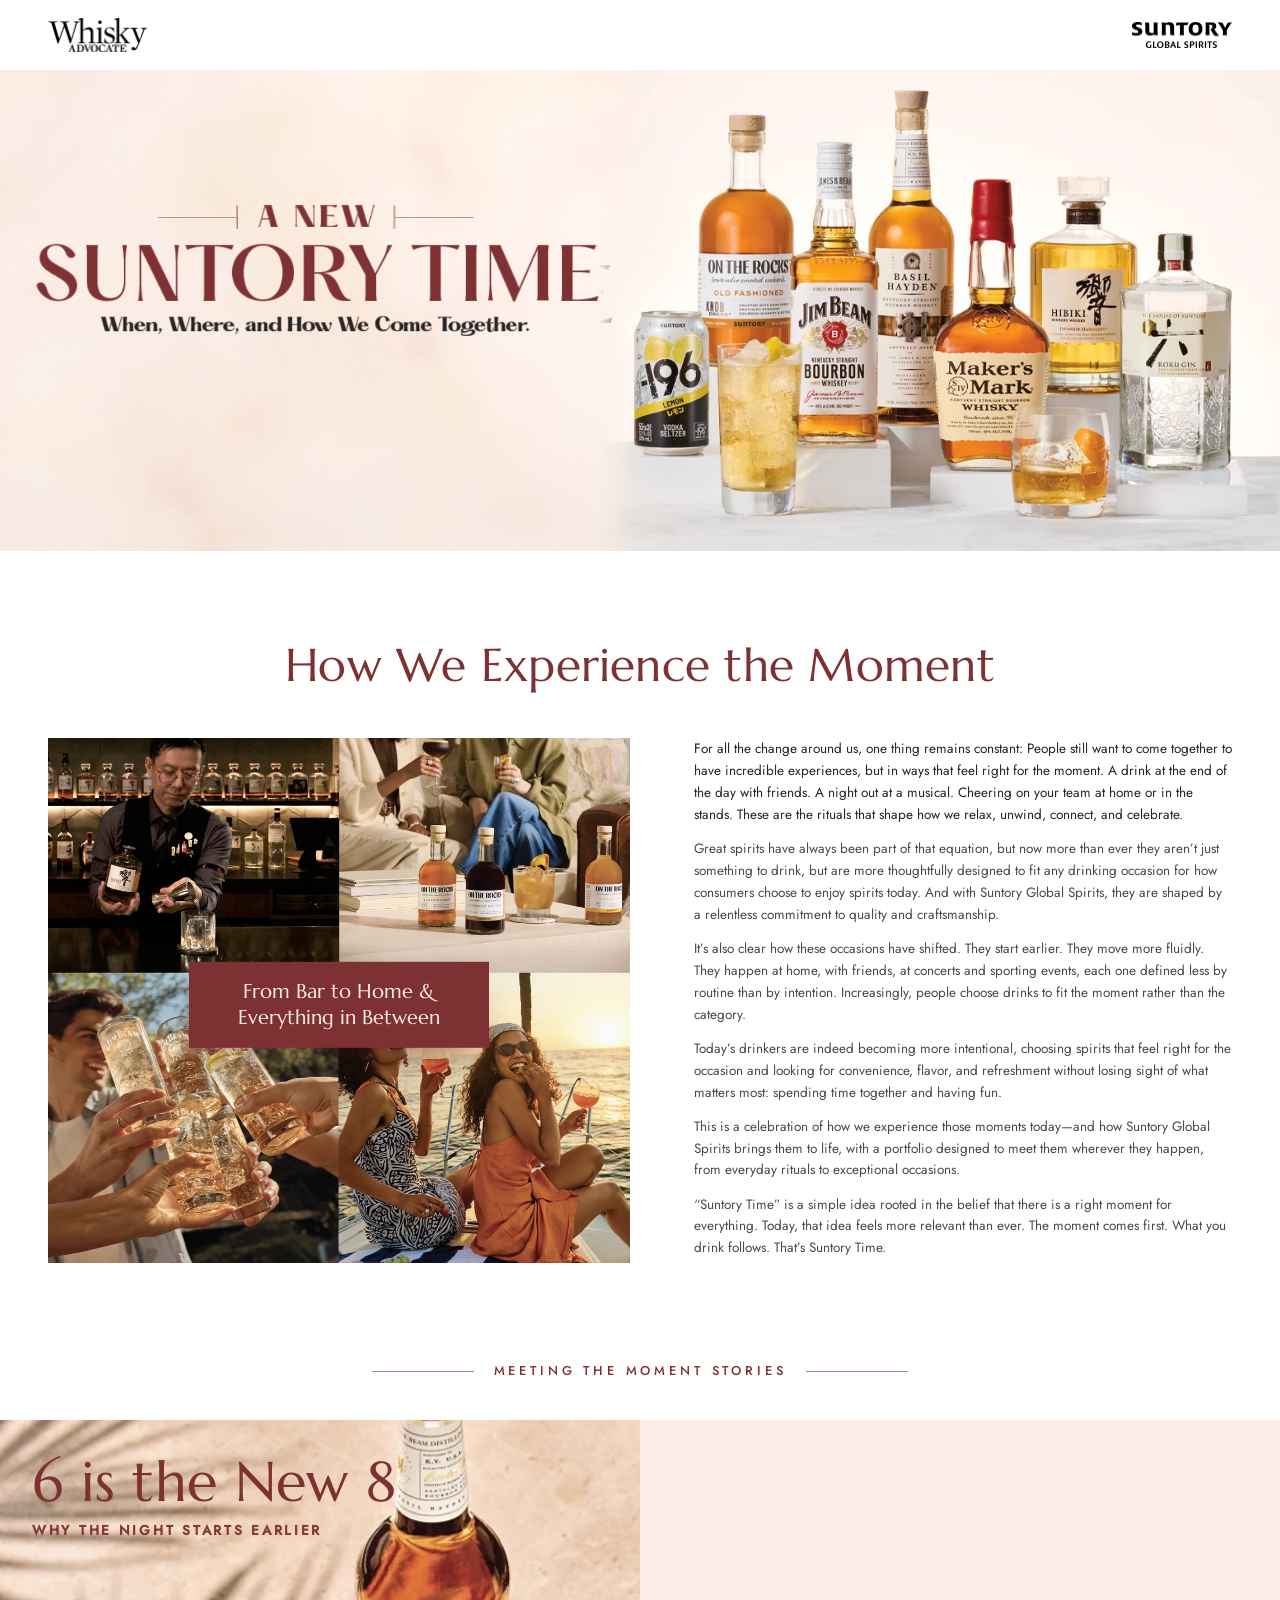
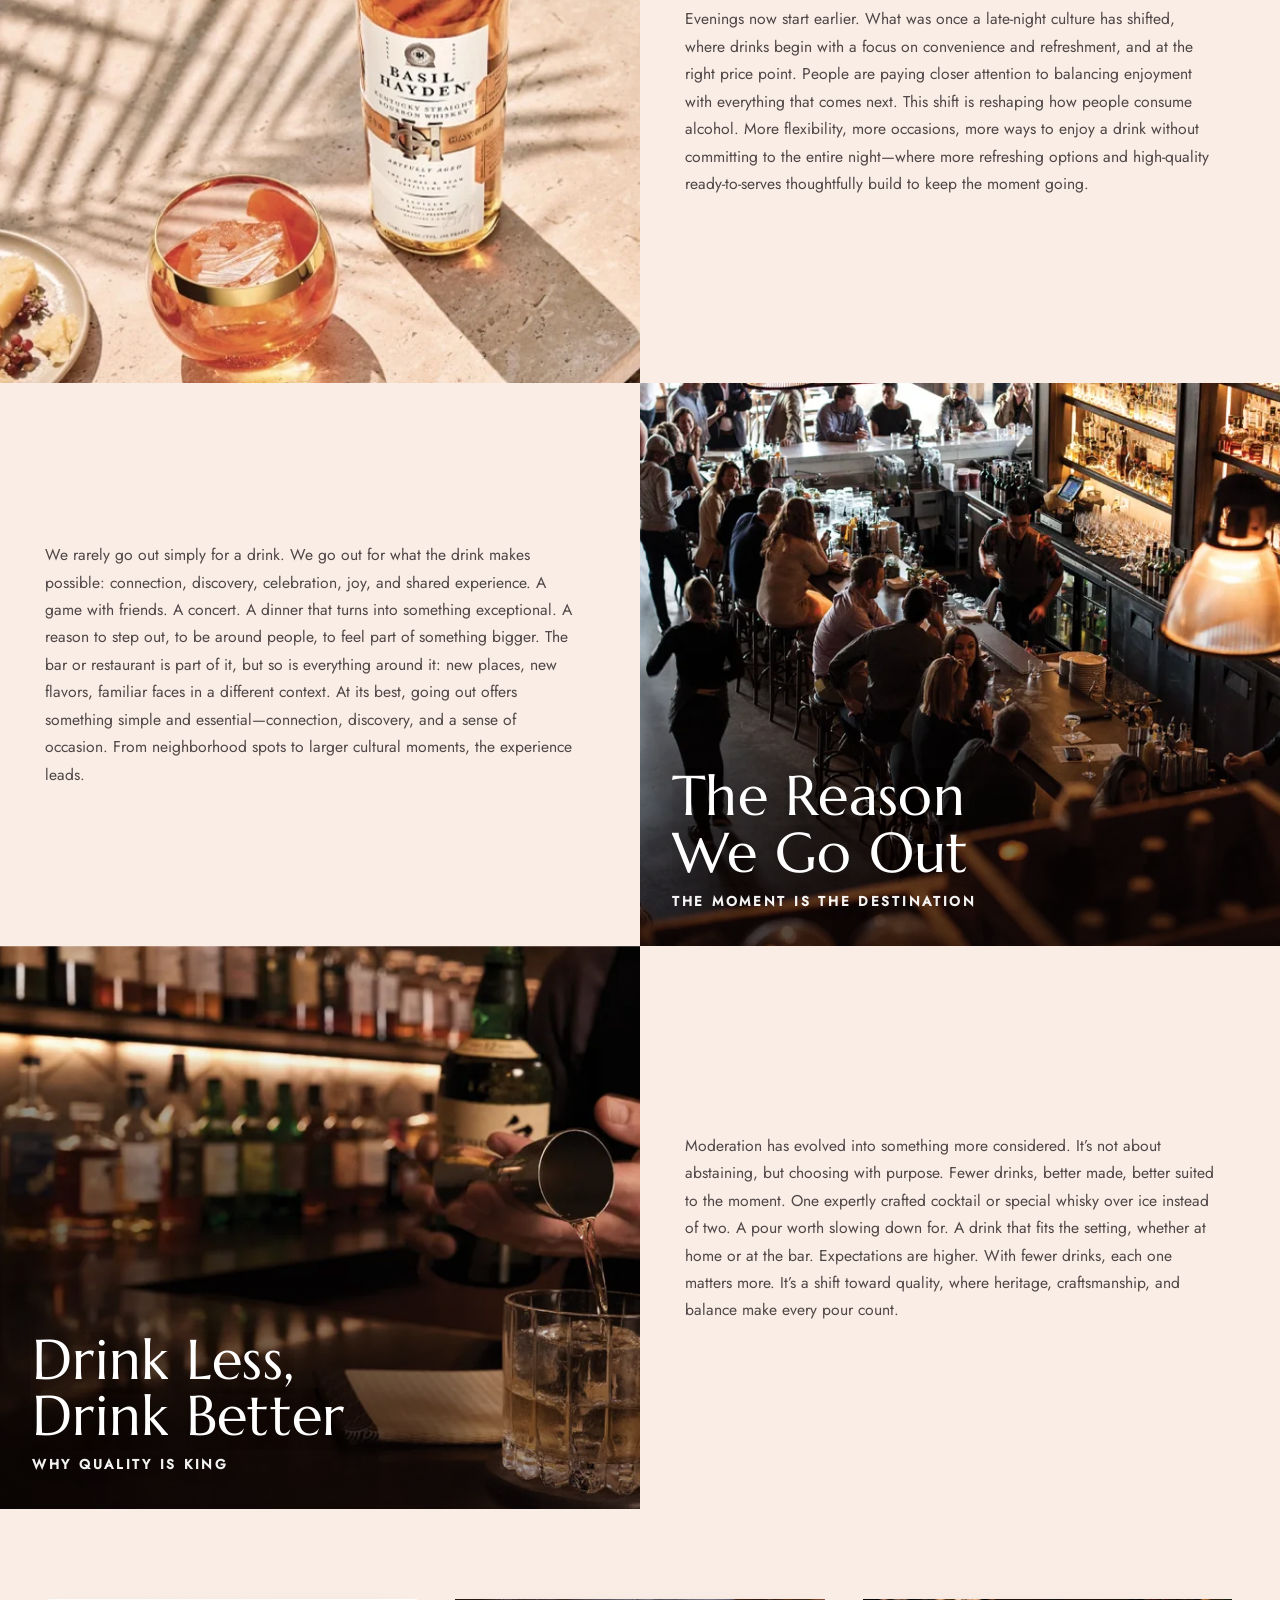
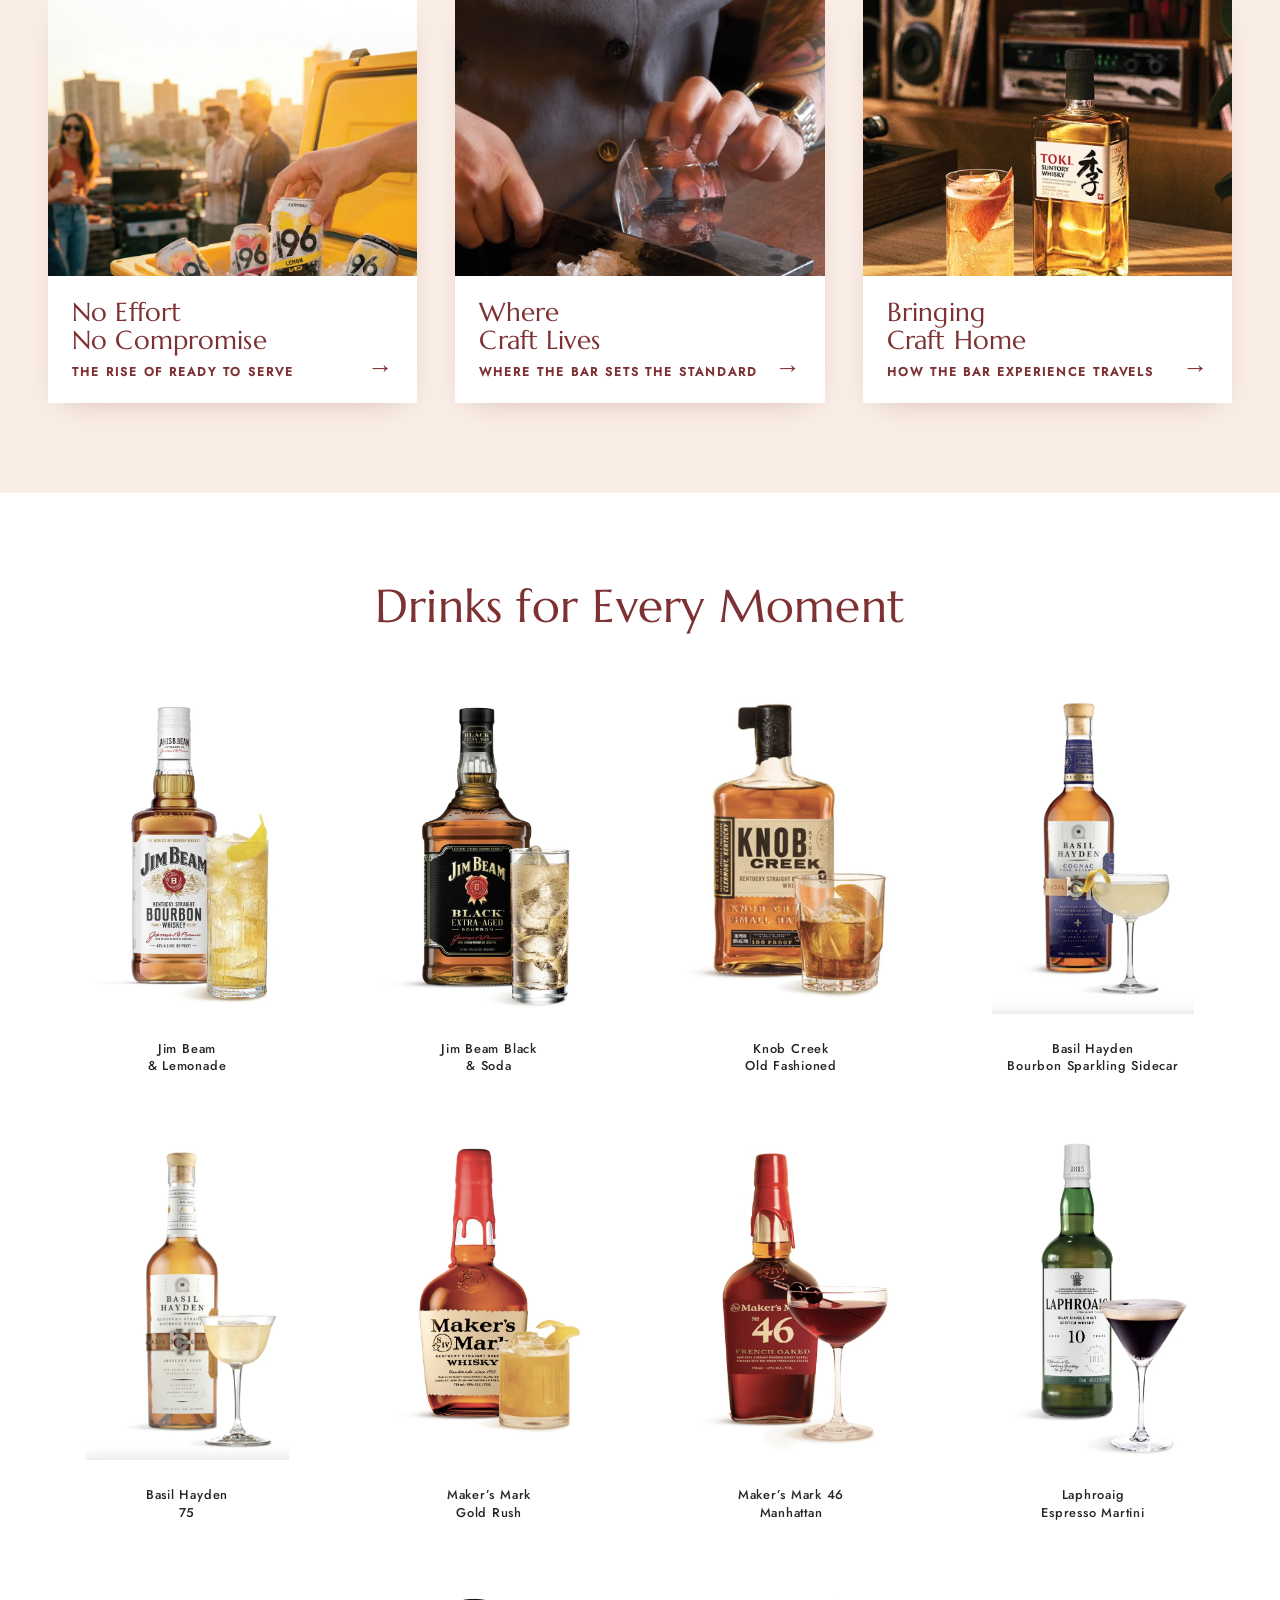
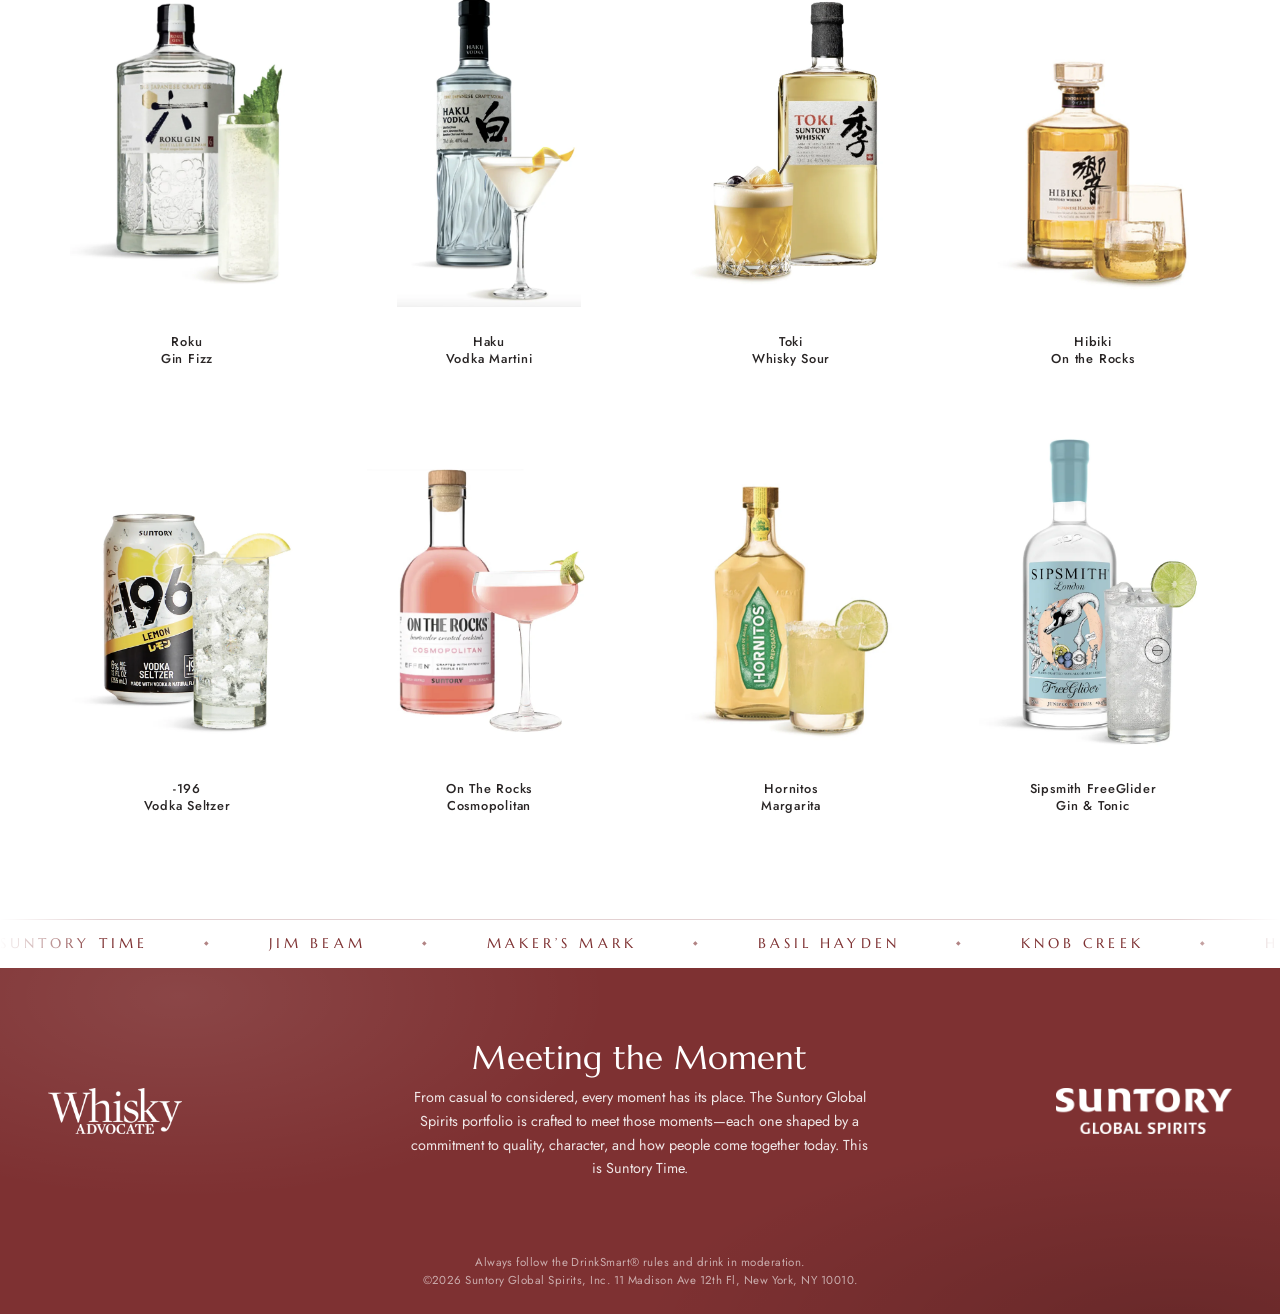
==== commit 0f757292: "Apply Eleni's round-one notes - Header: remove the light sheen on the lockup; re-crop the bottle lay" ====
--- a/index.html
+++ b/index.html
@@ -59,13 +59,12 @@
             <img class="lk__letter" src="assets/img/lockup/b1-09.png" width="76" height="72" alt="" aria-hidden="true" style="--i:9; left:80.370%; top:30.488%; width:10.811%">
             <img class="lk__letter" src="assets/img/lockup/b1-10.png" width="47" height="70" alt="" aria-hidden="true" style="--i:10; left:93.314%; top:30.488%; width:6.686%">
             <img class="lk__sub" src="assets/img/lockup/sub.png" width="535" height="25" alt="" aria-hidden="true" style="left:11.522%; top:84.756%; width:76.102%">
-            <div class="lk__sheen"></div>
           </div>
         </h1>
         <div class="hero__art">
           <picture>
             <source srcset="assets/img/hero-bottles.webp" type="image/webp">
-            <img src="assets/img/hero-bottles.jpg" width="815" height="600" fetchpriority="high"
+            <img src="assets/img/hero-bottles.jpg" width="840" height="600" fetchpriority="high"
                  alt="The Suntory Global Spirits portfolio: -196, On The Rocks, Jim Beam, Basil Hayden, Maker’s Mark, Hibiki and Roku Gin.">
           </picture>
         </div>
@@ -104,10 +103,10 @@
     <section class="rows" aria-label="How the occasion has changed">
 
       <article class="row" id="six-is-the-new-eight">
-        <div class="row__media row__media--light wipe" data-parallax="0.08">
+        <div class="row__media row__media--light wipe">
           <picture>
             <source srcset="assets/img/six-is-the-new-eight.webp" type="image/webp">
-            <img src="assets/img/six-is-the-new-eight.jpg" width="1093" height="600" loading="lazy"
+            <img src="assets/img/six-is-the-new-eight.jpg" width="591" height="517" loading="lazy"
                  alt="A bottle of Basil Hayden bourbon beside a cocktail over ice on a sunlit stone table.">
           </picture>
           <div class="row__title row__title--top row__title--dark">
@@ -121,7 +120,7 @@
       </article>
 
       <article class="row row--flip" id="the-reason-we-go-out">
-        <div class="row__media wipe" data-parallax="0.08">
+        <div class="row__media wipe">
           <picture>
             <source srcset="assets/img/reason-we-go-out.webp" type="image/webp">
             <img src="assets/img/reason-we-go-out.jpg" width="1093" height="600" loading="lazy"
@@ -138,7 +137,7 @@
       </article>
 
       <article class="row" id="drink-less-drink-better">
-        <div class="row__media wipe" data-parallax="0.08">
+        <div class="row__media wipe">
           <picture>
             <source srcset="assets/img/drink-less-drink-better.webp" type="image/webp">
             <img src="assets/img/drink-less-drink-better.jpg" width="1093" height="600" loading="lazy"
@@ -162,7 +161,7 @@
         <div class="stories__grid">
 
           <a class="story reveal" href="articles/no-effort-no-compromise.html">
-            <div class="story__media" data-parallax="0.06">
+            <div class="story__media">
               <picture>
                 <source srcset="assets/img/articles/no-effort-cover.webp" type="image/webp">
                 <img src="assets/img/articles/no-effort-cover.jpg" width="1000" height="1000" loading="lazy"
@@ -179,7 +178,7 @@
           </a>
 
           <a class="story reveal" href="articles/where-craft-lives.html">
-            <div class="story__media" data-parallax="0.06">
+            <div class="story__media">
               <picture>
                 <source srcset="assets/img/articles/where-craft-lives-cover.webp" type="image/webp">
                 <img src="assets/img/articles/where-craft-lives-cover.jpg" width="1000" height="1000" loading="lazy"
@@ -196,7 +195,7 @@
           </a>
 
           <a class="story reveal" href="articles/bringing-craft-home.html">
-            <div class="story__media" data-parallax="0.06">
+            <div class="story__media">
               <picture>
                 <source srcset="assets/img/articles/bringing-craft-home-cover.webp" type="image/webp">
                 <img src="assets/img/articles/bringing-craft-home-cover.jpg" width="1000" height="1000" loading="lazy"
@@ -521,7 +520,7 @@
           <img src="assets/img/logos/suntory-global-spirits-white.png" alt="Suntory Global Spirits" width="800" height="209">
         </div>
       </div>
-      <p class="footer__legal">Sponsored content produced by Shanken Creative Group for Suntory Global Spirits. Please drink responsibly. &copy; 2026 M. Shanken Communications, Inc.</p>
+      <p class="footer__legal">Always follow the DrinkSmart&reg; rules and drink in moderation.<br>&copy;2026 Suntory Global Spirits, Inc. 11 Madison Ave 12th Fl, New York, NY 10010.</p>
     </div>
   </footer>
 
--- a/assets/css/style.css
+++ b/assets/css/style.css
@@ -116,7 +116,6 @@
 .is-ready .lk__eyebrow { animation: lkEyebrow 0.9s var(--ease-out) 1.05s forwards; }
 .is-ready .lk__rule    { animation: lkRule 0.9s var(--ease-out) 1.15s forwards; }
 .is-ready .lk__sub     { animation: lkSub 1.0s var(--ease-out) 1.3s forwards; }
-.is-ready .lk__sheen   { animation: lkSheen 8s ease-in-out 2.6s infinite; }
 @keyframes lkLetter  { 0% { opacity: 0; transform: translateY(70%); filter: blur(8px); } 55% { filter: blur(0); } 100% { opacity: 1; transform: none; filter: blur(0); } }
 @keyframes lkEyebrow { from { opacity: 0; transform: translateY(-50%); } to { opacity: 1; transform: none; } }
 @keyframes lkRule    { from { opacity: 0; transform: scaleX(0); } to { opacity: 1; transform: none; } }
@@ -132,8 +131,8 @@
 .hero__art img {
   height: 100%; width: auto; display: block;
   mix-blend-mode: multiply;
-  -webkit-mask-image: linear-gradient(to right, transparent 0, #000 14%);
-          mask-image: linear-gradient(to right, transparent 0, #000 14%);
+  -webkit-mask-image: linear-gradient(to right, transparent 0, #000 5%);
+          mask-image: linear-gradient(to right, transparent 0, #000 5%);
 }
 
 .js .hero__art { opacity: 0; }
@@ -229,10 +228,10 @@
 .row__title--bottom { bottom: clamp(1.5rem, 6%, 4rem); }
 .row__title--dark { color: var(--burgundy); text-shadow: none; }
 .row__title h2 { color: inherit; font-size: clamp(2.2rem, 4.4vw, 3.9rem); line-height: 1; margin: 0 0 0.6rem; max-width: 9em; }
-.row__title .label { color: inherit; opacity: 0.95; }
+.row__title .label { color: inherit; opacity: 0.95; font-weight: 700; font-size: 0.85rem; letter-spacing: 0.2em; }
 .row__media::after { content: ""; position: absolute; inset: 0; z-index: 1; background: linear-gradient(to top, rgba(20, 8, 8, 0.45), transparent 55%); pointer-events: none; }
 .row__media--light::after { display: none; }
-.row__media--light img { object-position: 0% 50%; }
+.row__media--light img { object-position: 60% 50%; }
 .row__copy { display: flex; align-items: center; padding: clamp(2.5rem, 6vw, 5rem) clamp(1.5rem, 7%, 6rem); }
 .row__copy p { font-size: 0.98rem; line-height: 1.75; color: var(--ink-soft); margin: 0; max-width: 34em; }
 @media (max-width: 860px) {
@@ -253,10 +252,10 @@
 }
 .story:hover, .story:focus-visible { text-decoration: none; transform: translateY(-6px); box-shadow: 0 34px 50px -30px rgba(94, 35, 37, 0.5); }
 .story__media { aspect-ratio: 4 / 3; overflow: hidden; }
-.story__media img { width: 100%; height: 100%; object-fit: cover; }
+.story__media img { width: 100%; height: 100%; object-fit: cover; object-position: 50% 88%; }
 .story__body { padding: 1.4rem 1.5rem 1.4rem; display: grid; grid-template-columns: 1fr auto; column-gap: 1rem; align-items: end; flex: 1; }
 .story__body h3 { margin: 0 0 0.5rem; font-size: clamp(1.35rem, 2vw, 1.75rem); line-height: 1.1; min-height: 2.2em; display: flex; align-items: flex-end; }
-.story__body .label { font-size: 0.66rem; line-height: 1.5; }
+.story__body .label { font-size: 0.76rem; font-weight: 700; letter-spacing: 0.16em; line-height: 1.5; }
 .story__arrow { font-size: 1.6rem; line-height: 1; color: var(--burgundy); transition: transform 0.4s var(--ease-out); }
 .story:hover .story__arrow { transform: translateX(6px); }
 
@@ -273,14 +272,14 @@
 .drink__media img { position: absolute; top: 4%; left: 6%; width: 88%; height: 92%; object-fit: contain; object-position: center bottom; transition: transform 0.9s var(--ease-out), filter 0.5s var(--ease); }
 .drink:hover .drink__media img, .drink.is-open .drink__media img { transform: scale(1.04); }
 .drink__label { padding: 0.75rem 0.5rem 0.9rem; text-align: center; margin: 0; font-weight: 500; font-size: 0.8rem; letter-spacing: 0.06em; color: var(--ink); line-height: 1.35; }
-.drink__label small { display: block; font-weight: 400; font-size: 0.78rem; color: var(--ink-soft); letter-spacing: 0.04em; }
+.drink__label small { display: block; font-weight: 500; font-size: 0.8rem; color: var(--ink); letter-spacing: 0.06em; }
 
 .drink__toggle { position: absolute; inset: 0; width: 100%; height: 100%; background: transparent; border: 0; padding: 0; margin: 0; cursor: pointer; z-index: 2; color: transparent; font: inherit; border-radius: 4px; }
 .drink__toggle:focus-visible { outline: 2px solid var(--burgundy); outline-offset: 2px; }
 .drink__reveal {
   position: absolute; inset: 0; z-index: 3; border-radius: 4px;
   background: rgba(126, 49, 50, 0.95); color: var(--white);
-  padding: clamp(0.9rem, 2vw, 1.4rem); display: flex; flex-direction: column; justify-content: flex-end; gap: 0.6rem;
+  padding: clamp(0.9rem, 2vw, 1.4rem); display: flex; flex-direction: column; justify-content: center; gap: 0.6rem;
   opacity: 0; transform: translateY(12px); transition: opacity 0.4s var(--ease), transform 0.5s var(--ease-out); pointer-events: none;
 }
 .drink__reveal h3 { color: var(--white); font-size: clamp(1.05rem, 1.5vw, 1.3rem); margin: 0 0 0.2rem; line-height: 1.15; }
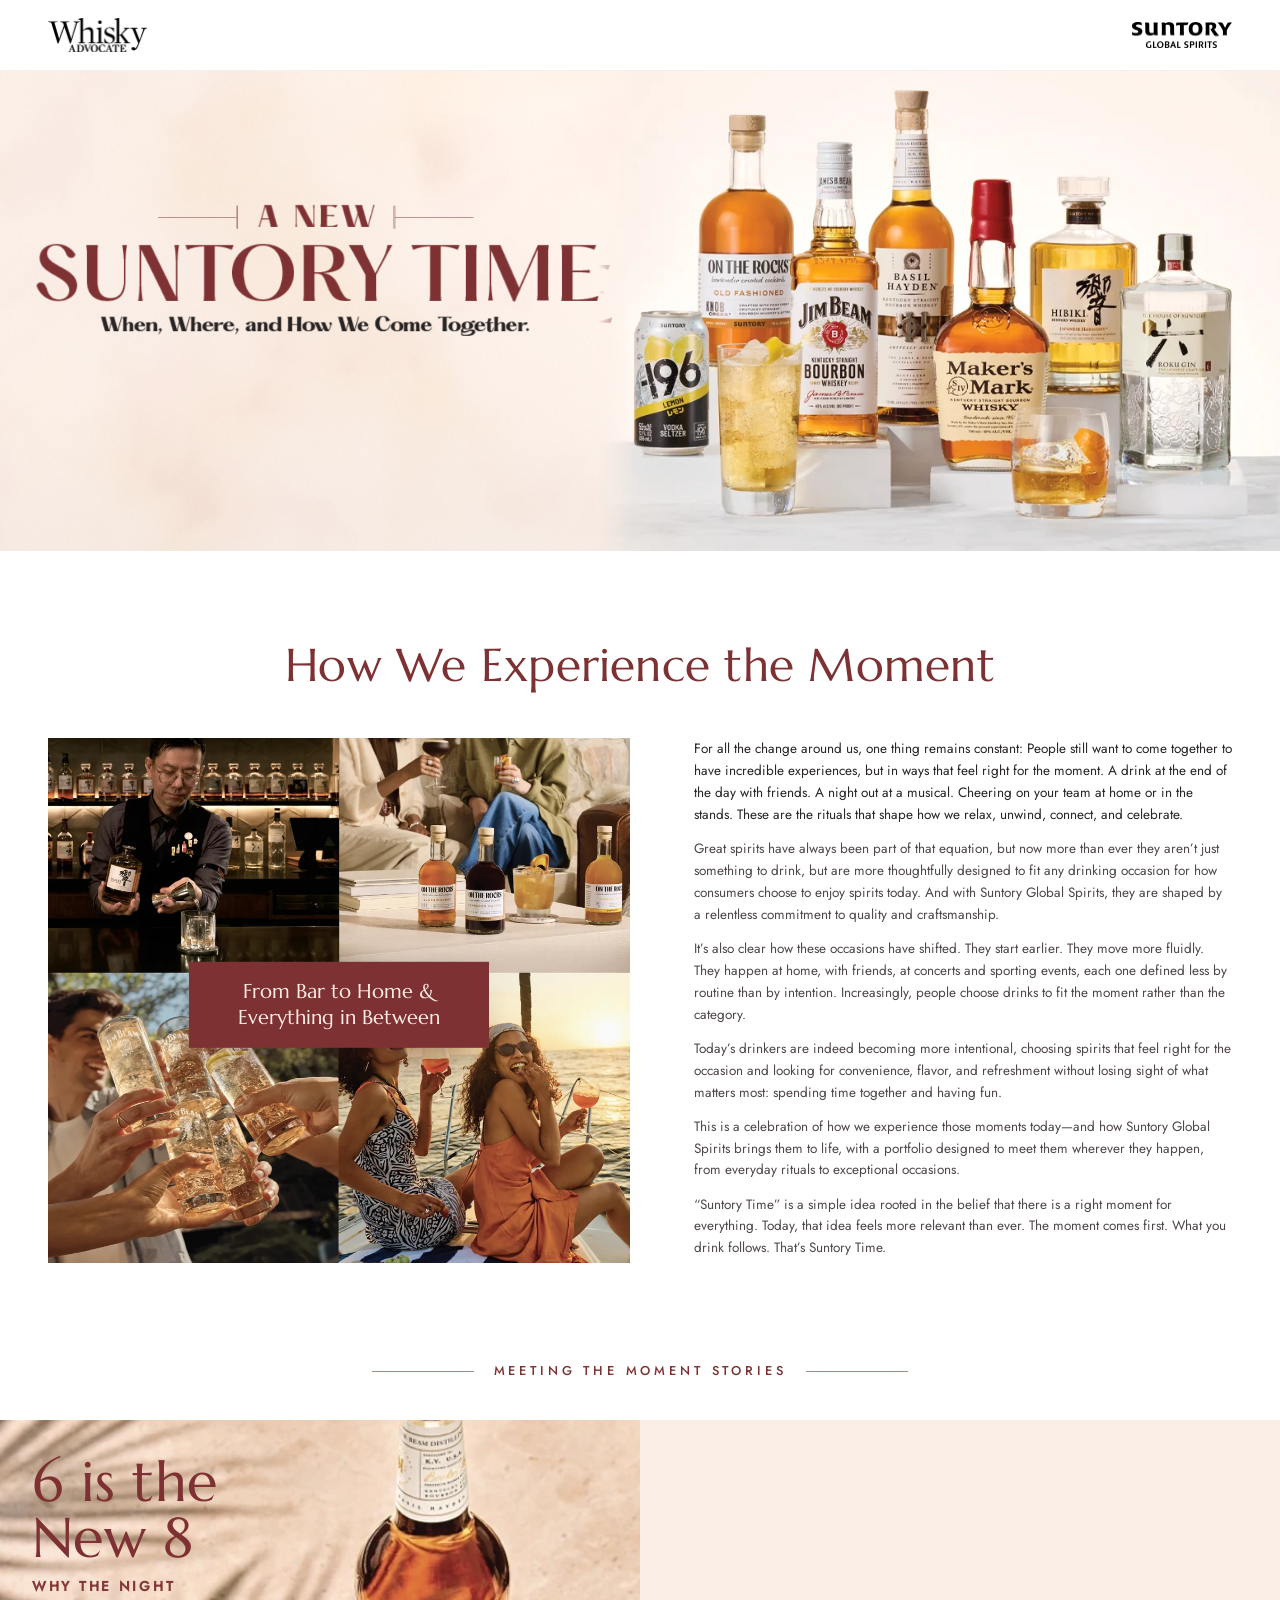
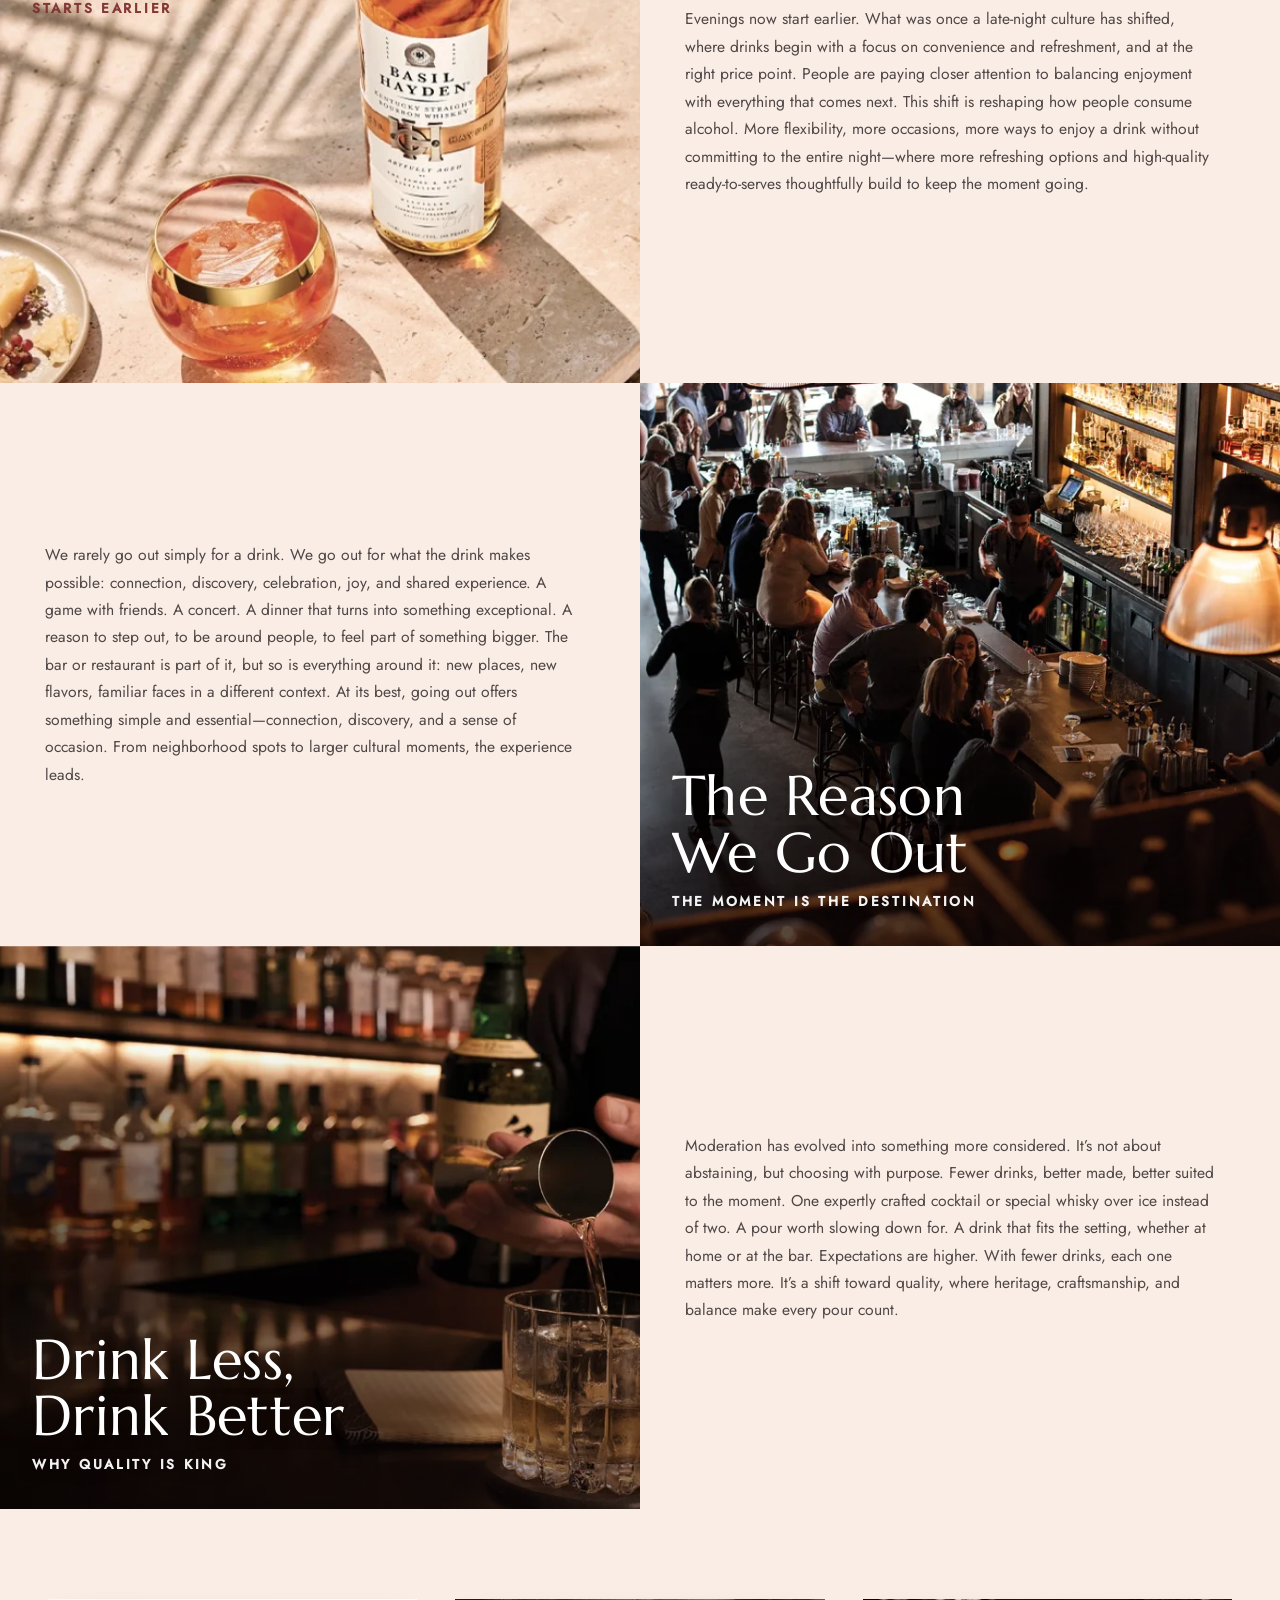
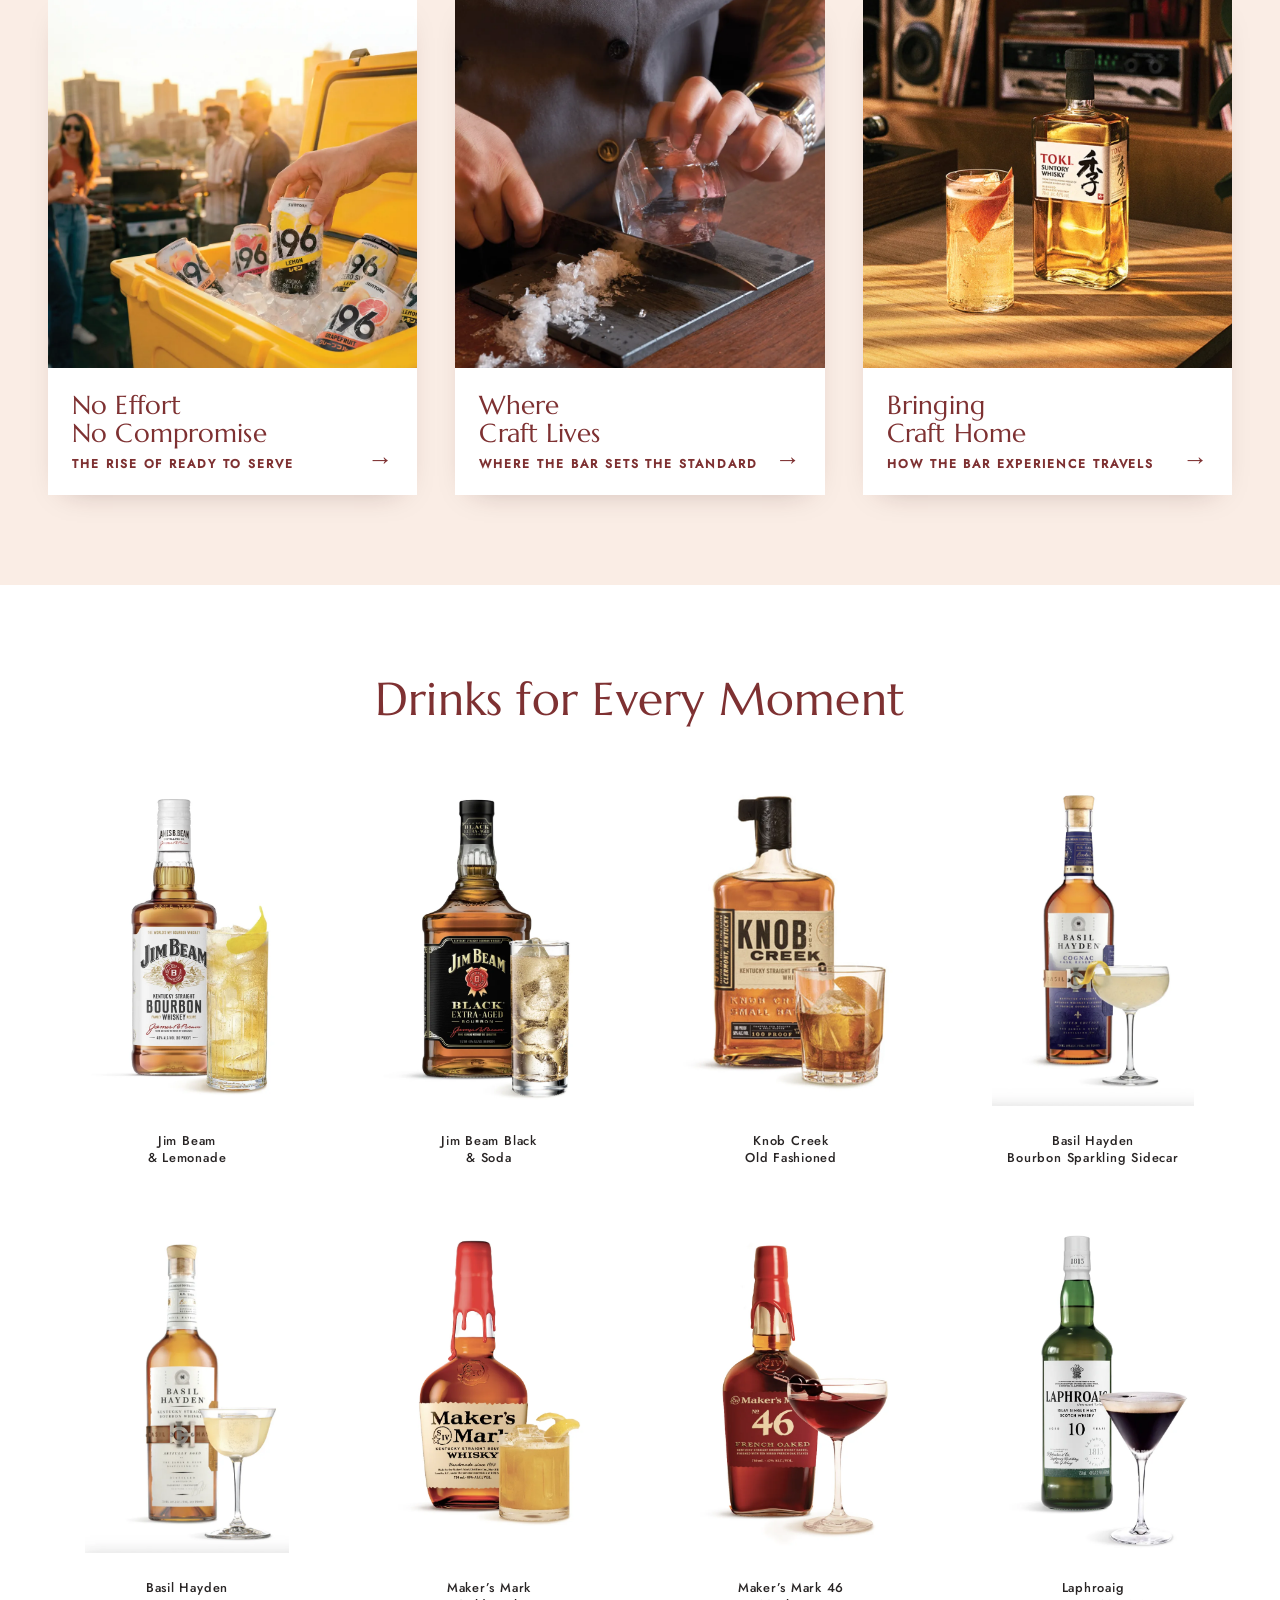
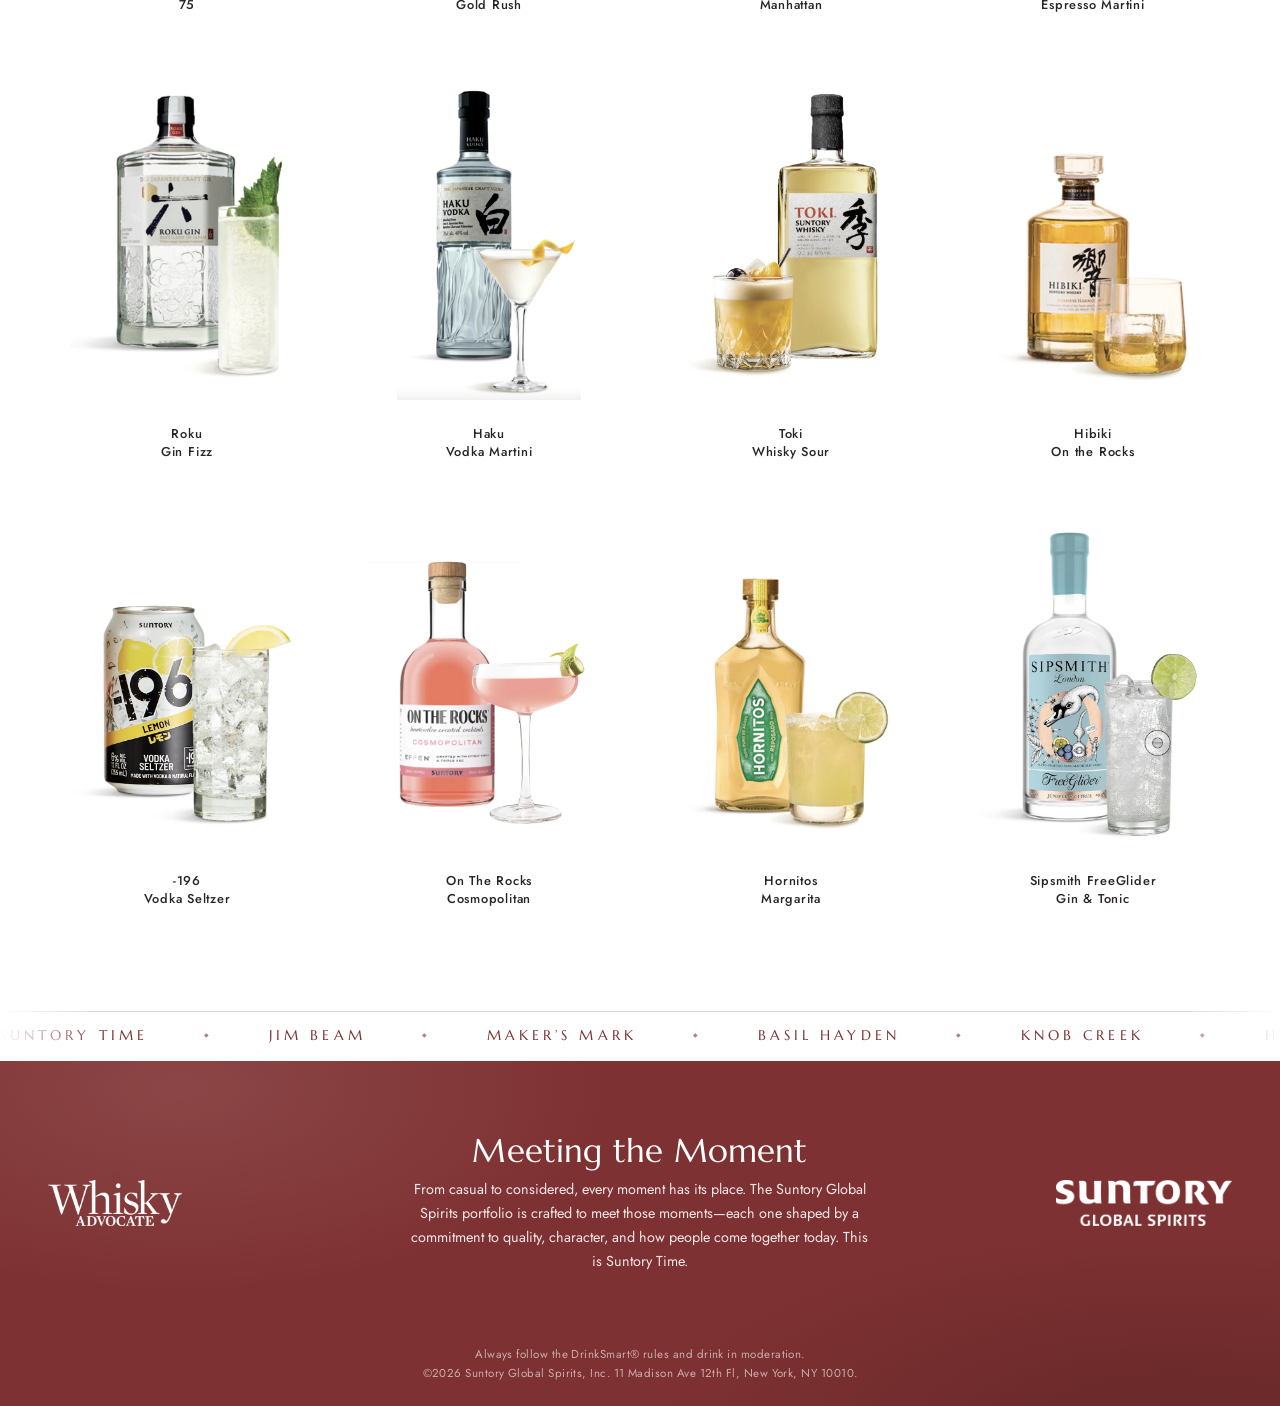
==== commit a5e58354: "Stack the 6 is the New 8 title and subhead on two lines Split-heading reveal now preserves manual <b" ====
--- a/index.html
+++ b/index.html
@@ -110,8 +110,8 @@
                  alt="A bottle of Basil Hayden bourbon beside a cocktail over ice on a sunlit stone table.">
           </picture>
           <div class="row__title row__title--top row__title--dark">
-            <h2 data-split>6 is the New 8</h2>
-            <p class="label">Why the Night Starts Earlier</p>
+            <h2 data-split>6 is the<br>New 8</h2>
+            <p class="label">Why the Night<br>Starts Earlier</p>
           </div>
         </div>
         <div class="row__copy reveal">
--- a/assets/css/style.css
+++ b/assets/css/style.css
@@ -251,8 +251,8 @@
   transition: transform 0.5s var(--ease-out), box-shadow 0.5s var(--ease-out);
 }
 .story:hover, .story:focus-visible { text-decoration: none; transform: translateY(-6px); box-shadow: 0 34px 50px -30px rgba(94, 35, 37, 0.5); }
-.story__media { aspect-ratio: 4 / 3; overflow: hidden; }
-.story__media img { width: 100%; height: 100%; object-fit: cover; object-position: 50% 88%; }
+.story__media { aspect-ratio: 1; overflow: hidden; }
+.story__media img { width: 100%; height: 100%; object-fit: cover; object-position: 50% 50%; }
 .story__body { padding: 1.4rem 1.5rem 1.4rem; display: grid; grid-template-columns: 1fr auto; column-gap: 1rem; align-items: end; flex: 1; }
 .story__body h3 { margin: 0 0 0.5rem; font-size: clamp(1.35rem, 2vw, 1.75rem); line-height: 1.1; min-height: 2.2em; display: flex; align-items: flex-end; }
 .story__body .label { font-size: 0.76rem; font-weight: 700; letter-spacing: 0.16em; line-height: 1.5; }
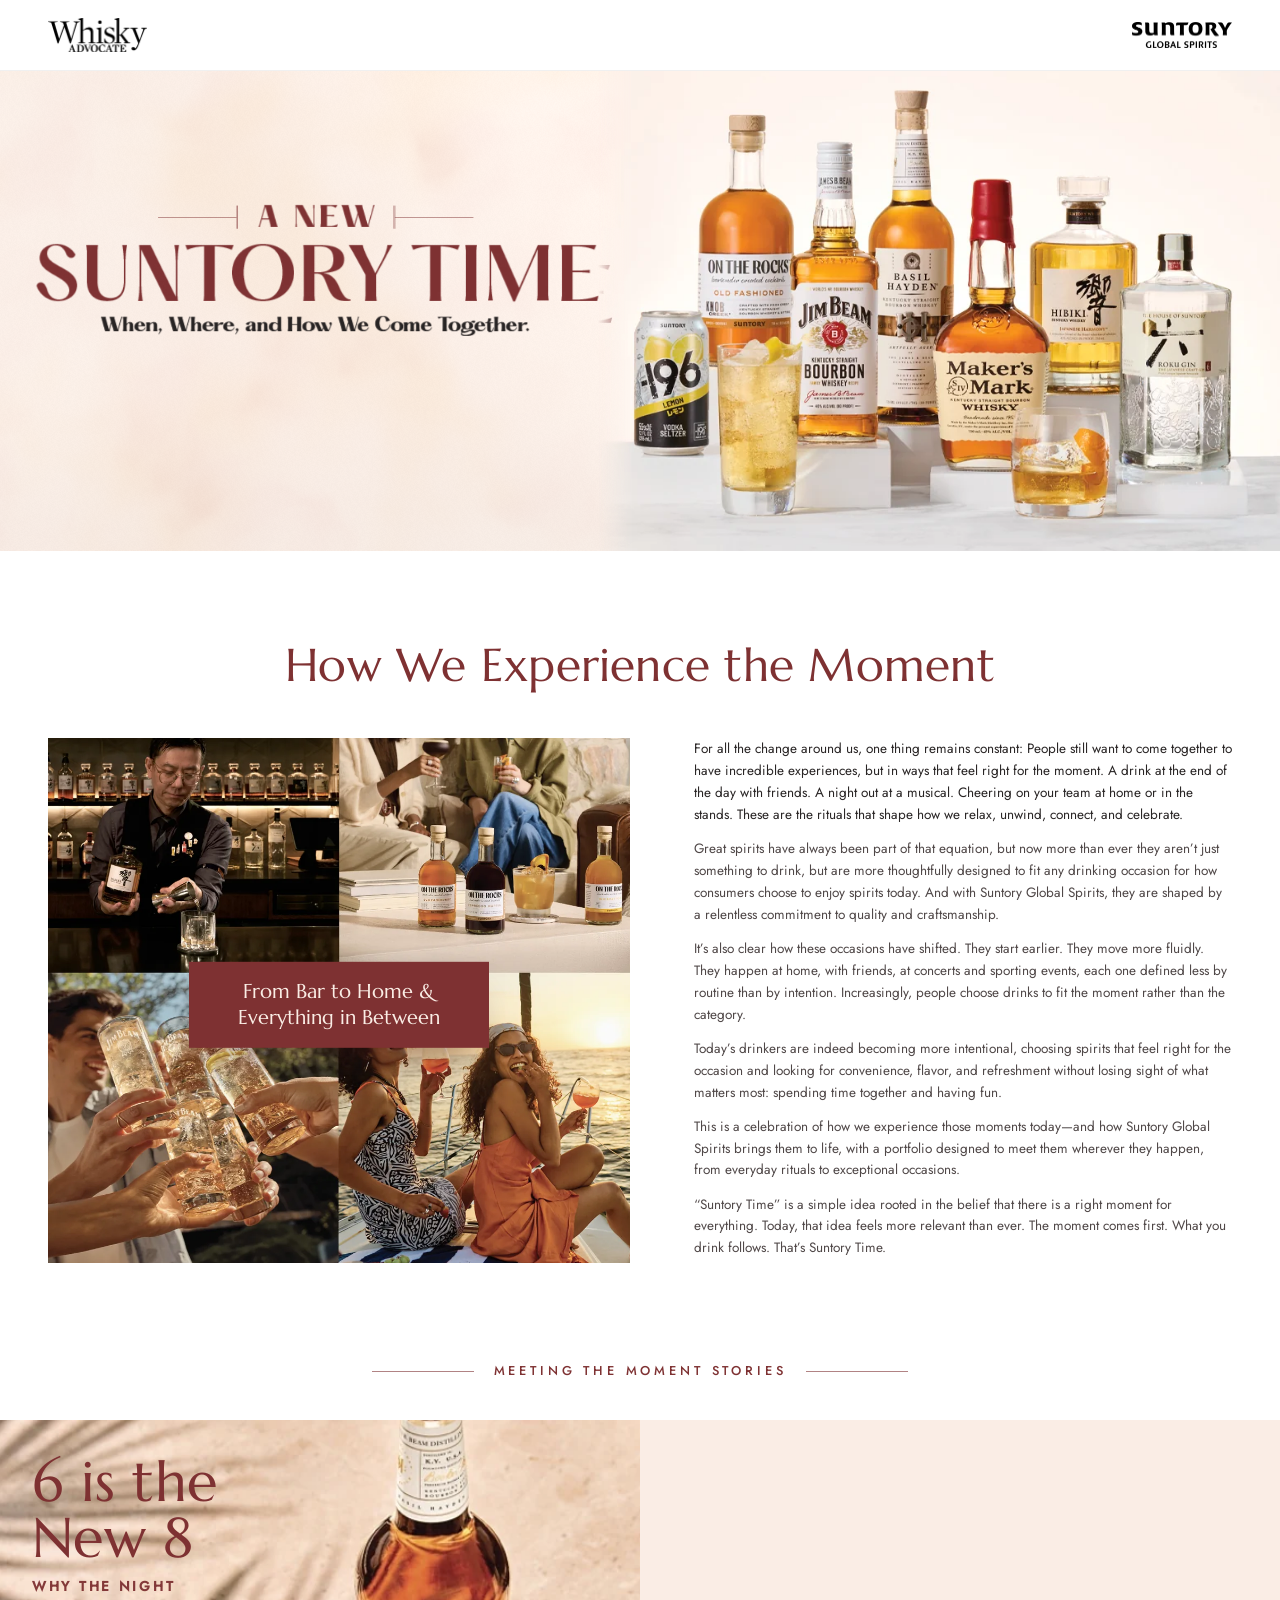
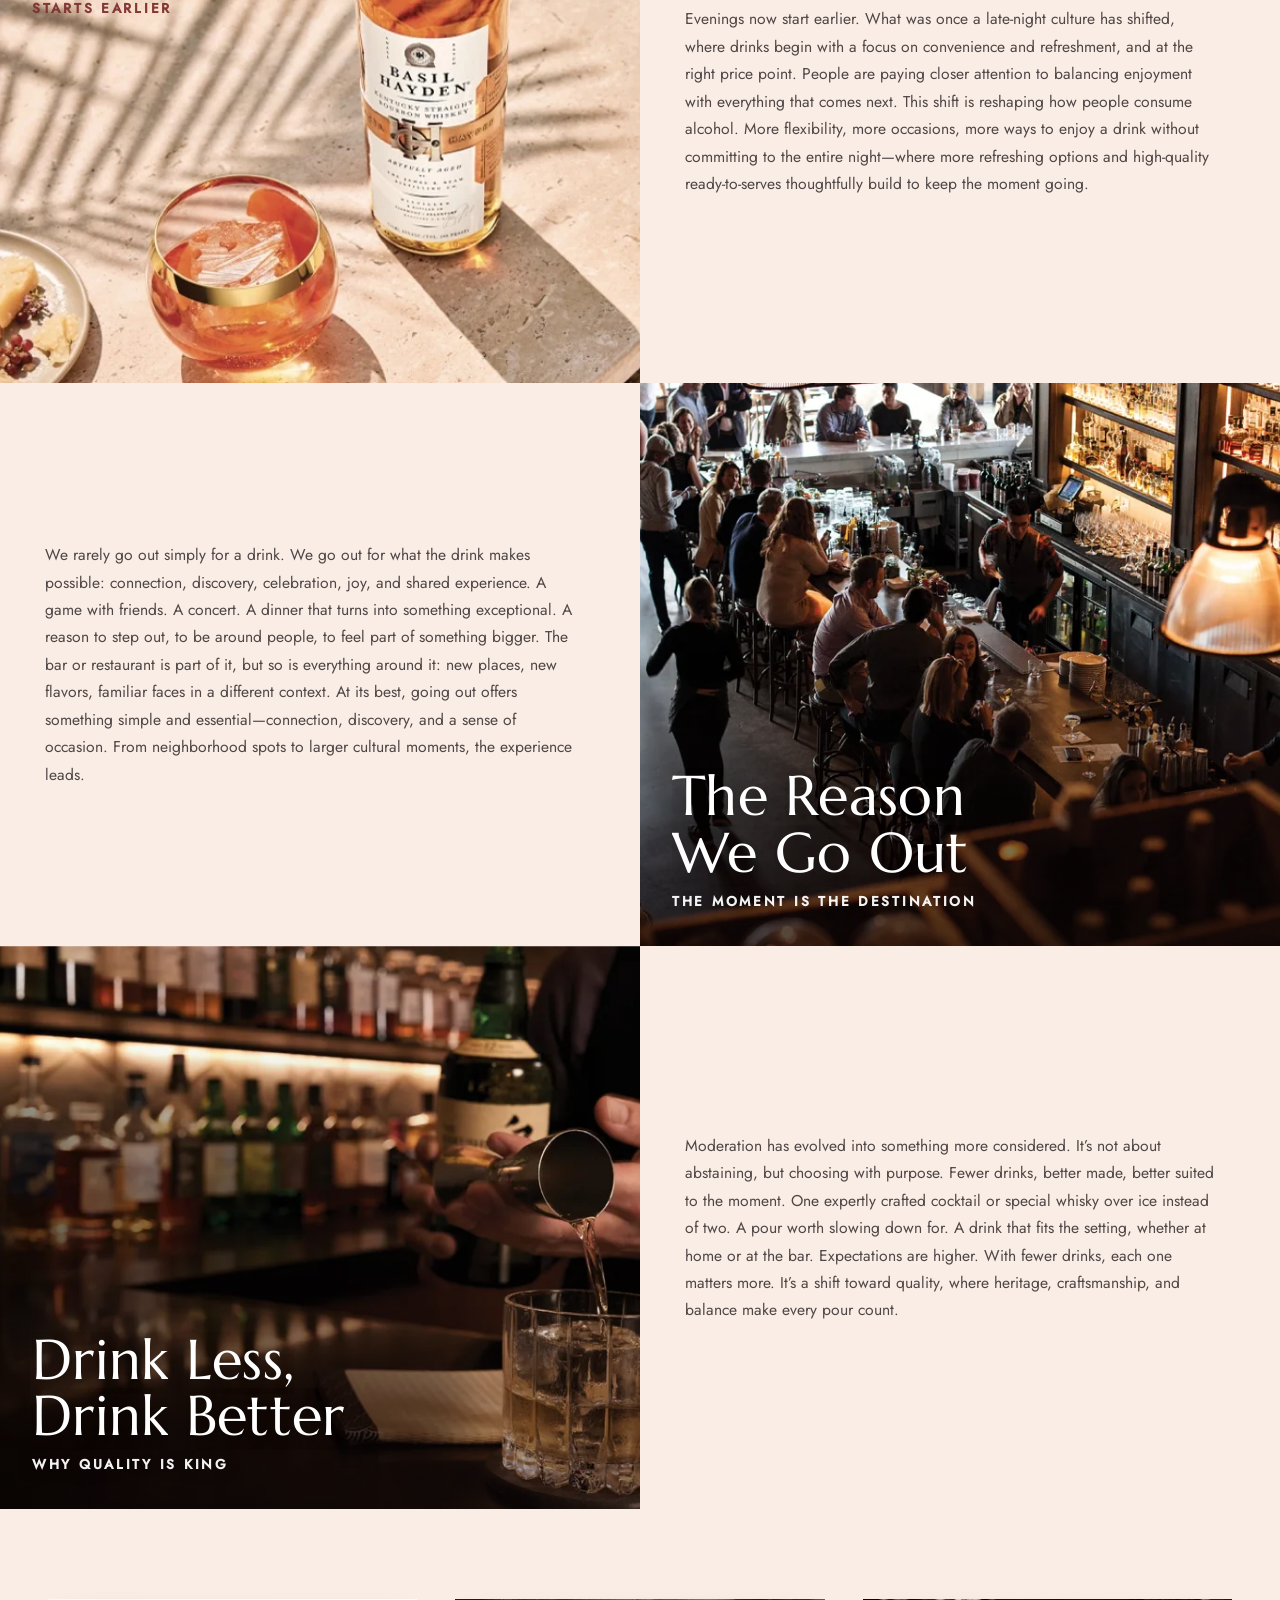
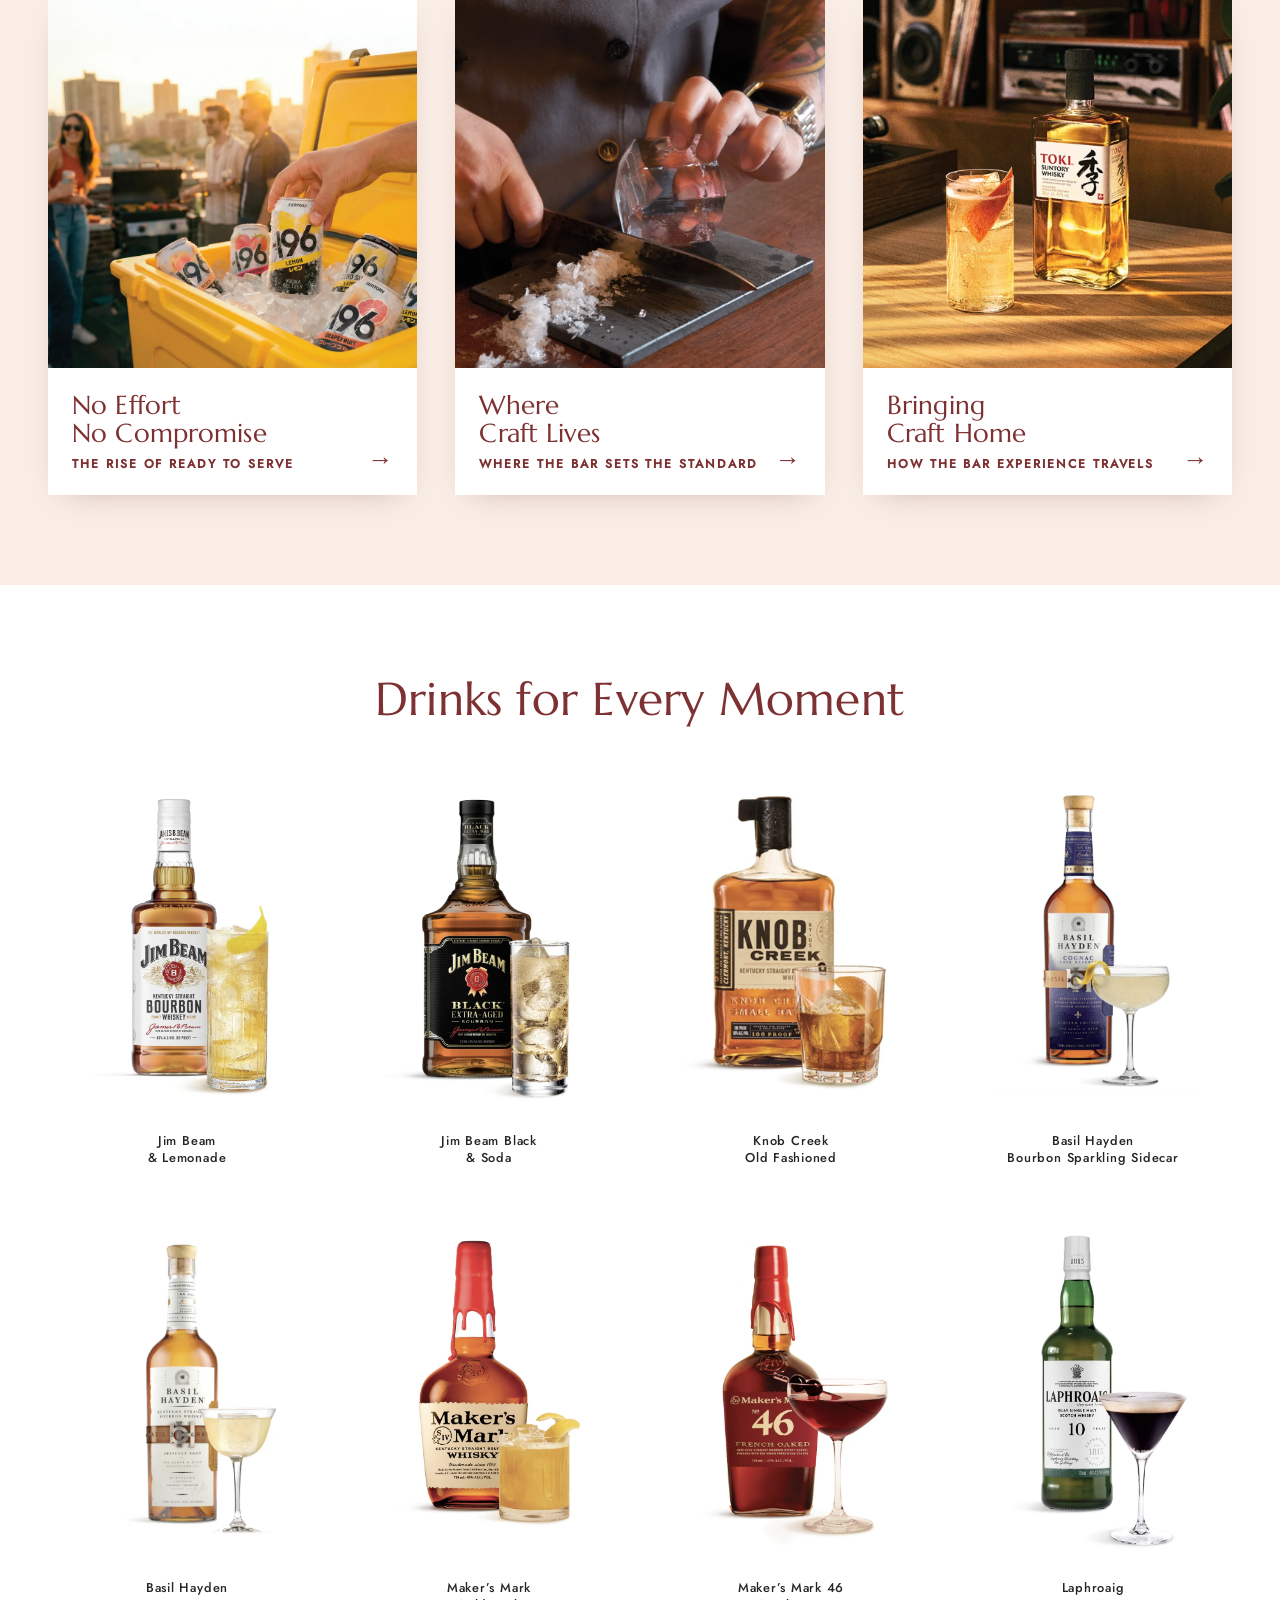
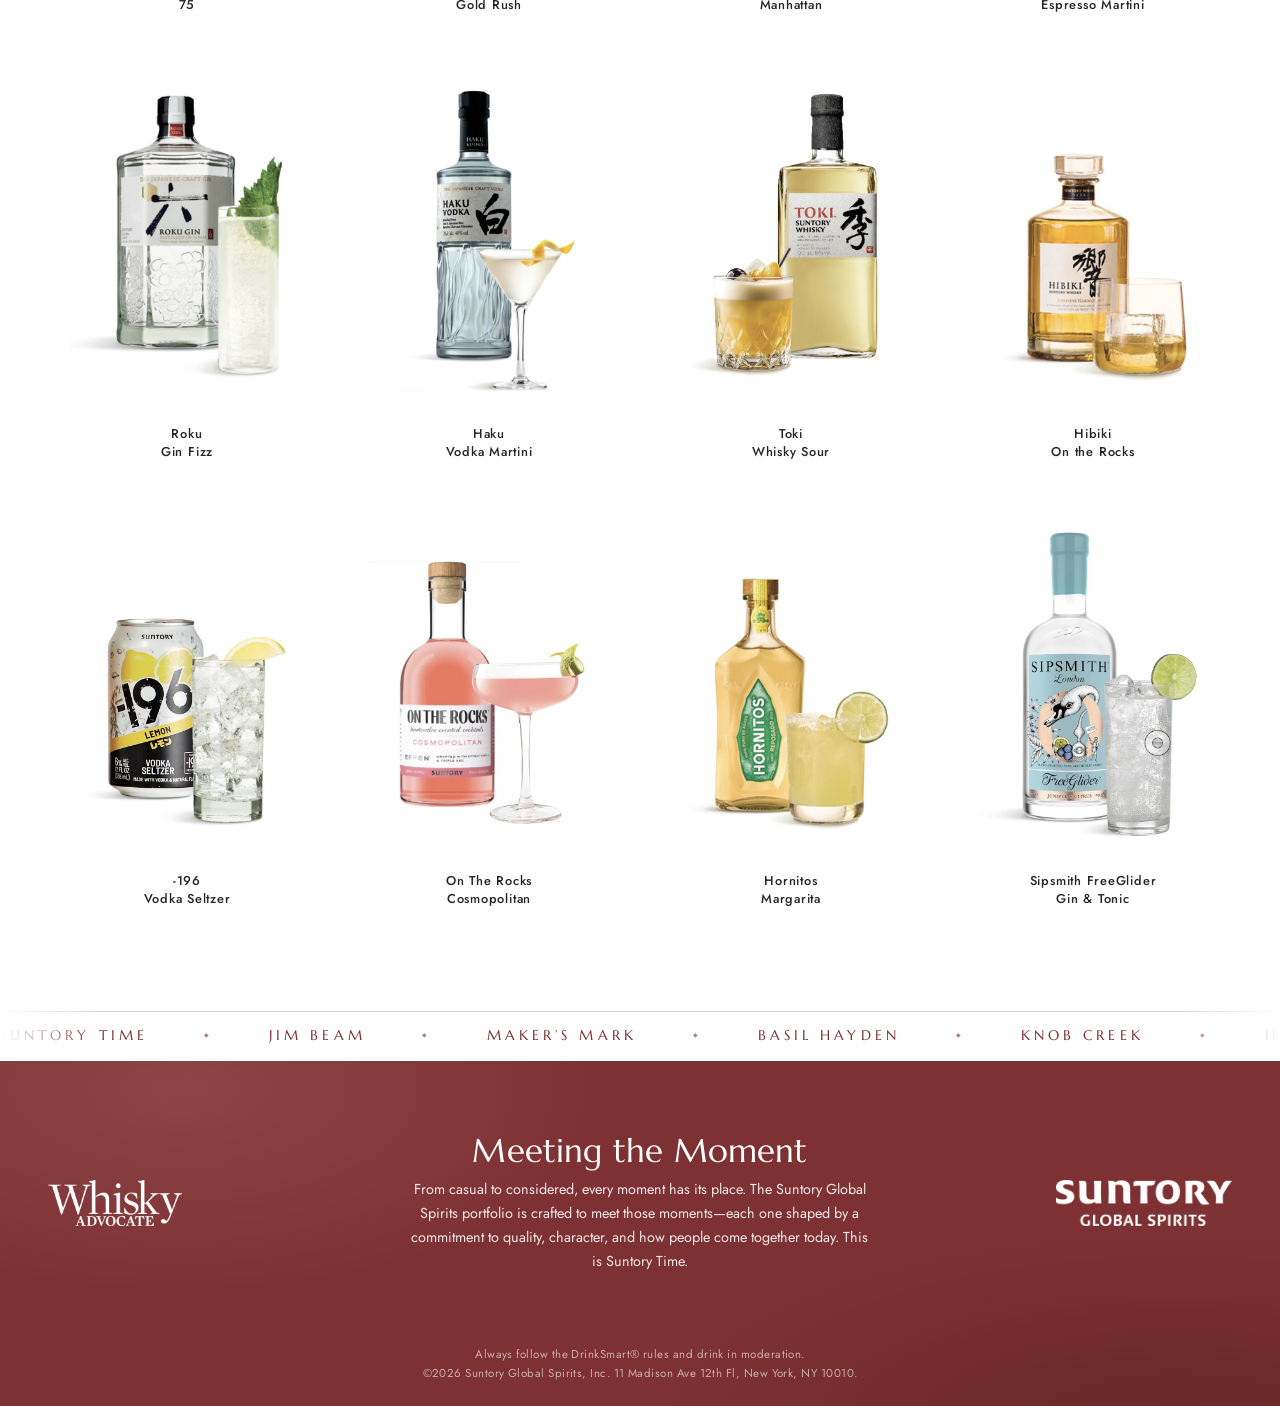
==== commit b6305318: "Drinks: remove baked-in shadow band on three shots, shrink -196 art - Basil Hayden 75, Basil Hayden " ====
--- a/index.html
+++ b/index.html
@@ -429,7 +429,7 @@
             </div>
           </li>
 
-          <li class="drink reveal">
+          <li class="drink drink--small reveal">
             <div class="drink__media">
               <picture>
                 <source srcset="assets/img/drinks/196-vodka-seltzer.webp" type="image/webp">
--- a/assets/css/style.css
+++ b/assets/css/style.css
@@ -271,6 +271,7 @@
 .drink__media { position: relative; aspect-ratio: 4 / 5; overflow: hidden; }
 .drink__media img { position: absolute; top: 4%; left: 6%; width: 88%; height: 92%; object-fit: contain; object-position: center bottom; transition: transform 0.9s var(--ease-out), filter 0.5s var(--ease); }
 .drink:hover .drink__media img, .drink.is-open .drink__media img { transform: scale(1.04); }
+.drink--small .drink__media img { top: 24%; height: 72%; }   /* -196: can + highball read too large next to full bottles */
 .drink__label { padding: 0.75rem 0.5rem 0.9rem; text-align: center; margin: 0; font-weight: 500; font-size: 0.8rem; letter-spacing: 0.06em; color: var(--ink); line-height: 1.35; }
 .drink__label small { display: block; font-weight: 500; font-size: 0.8rem; color: var(--ink); letter-spacing: 0.06em; }
 
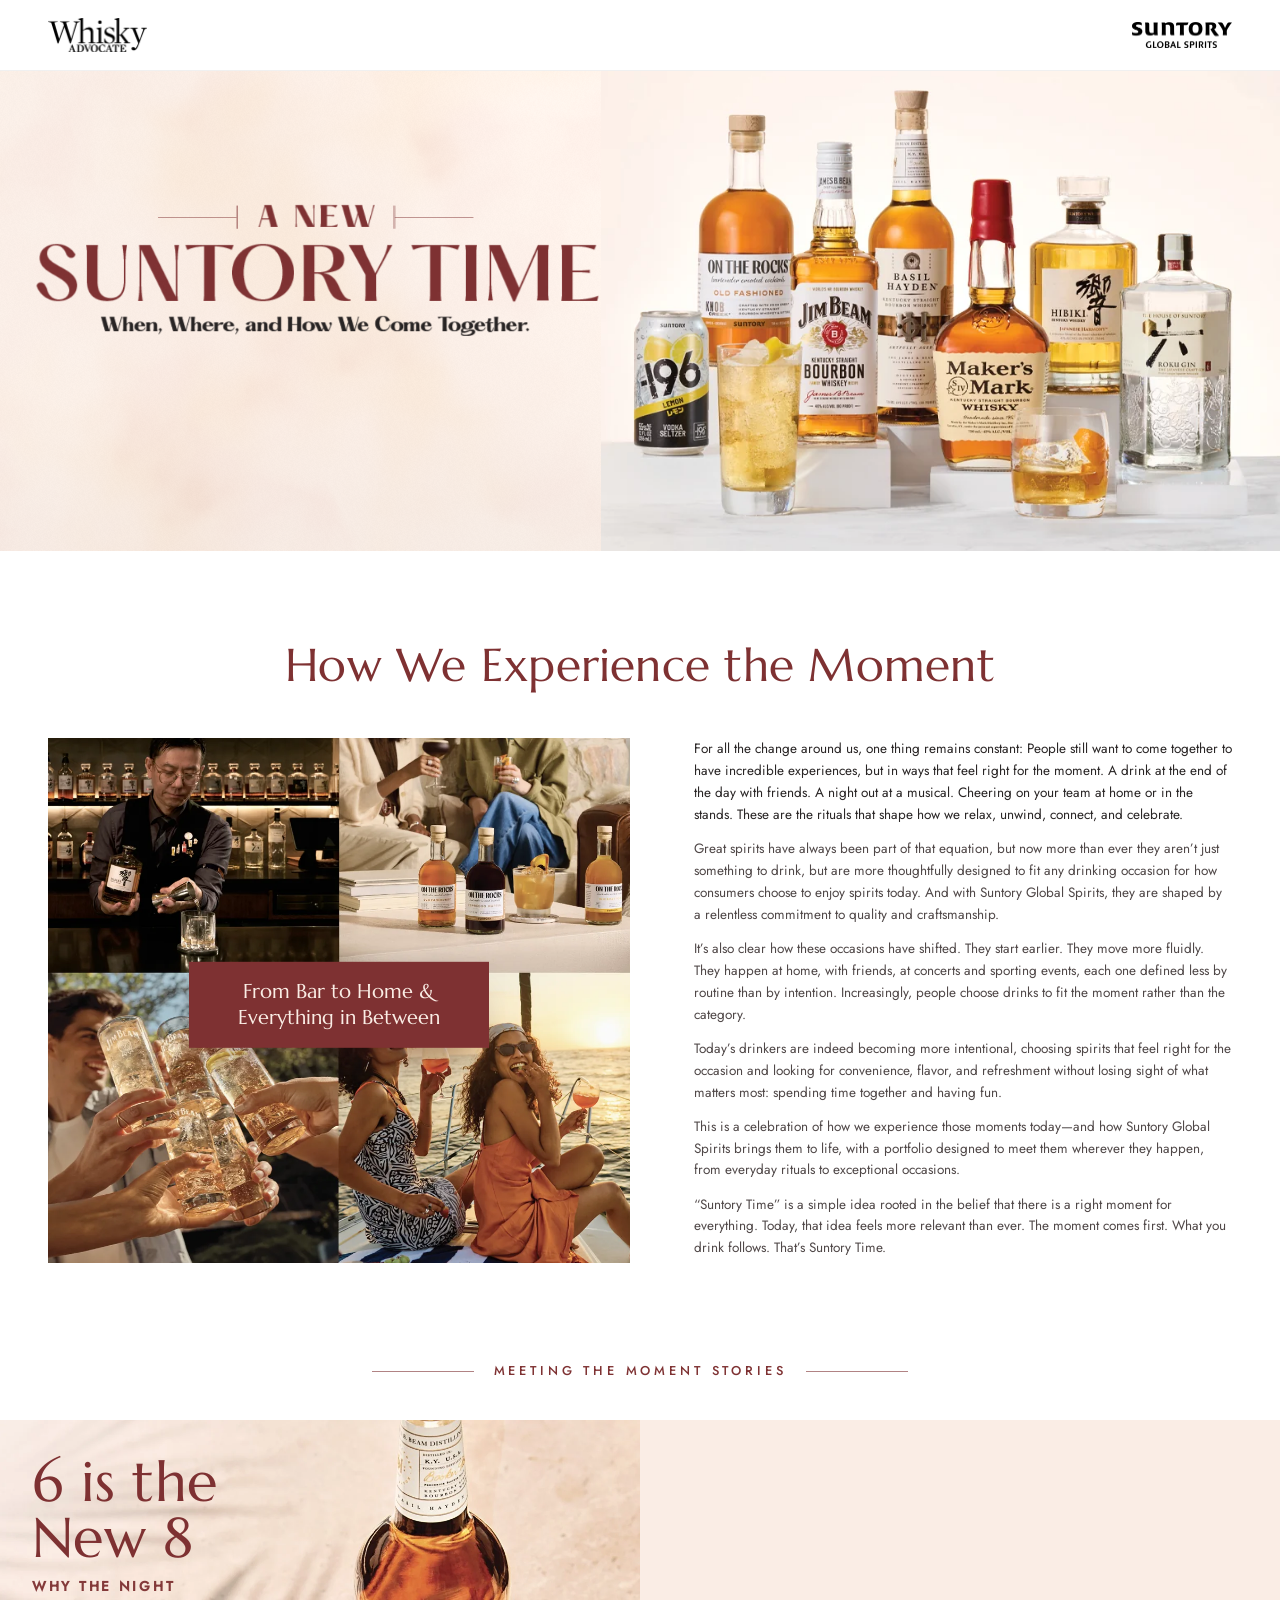
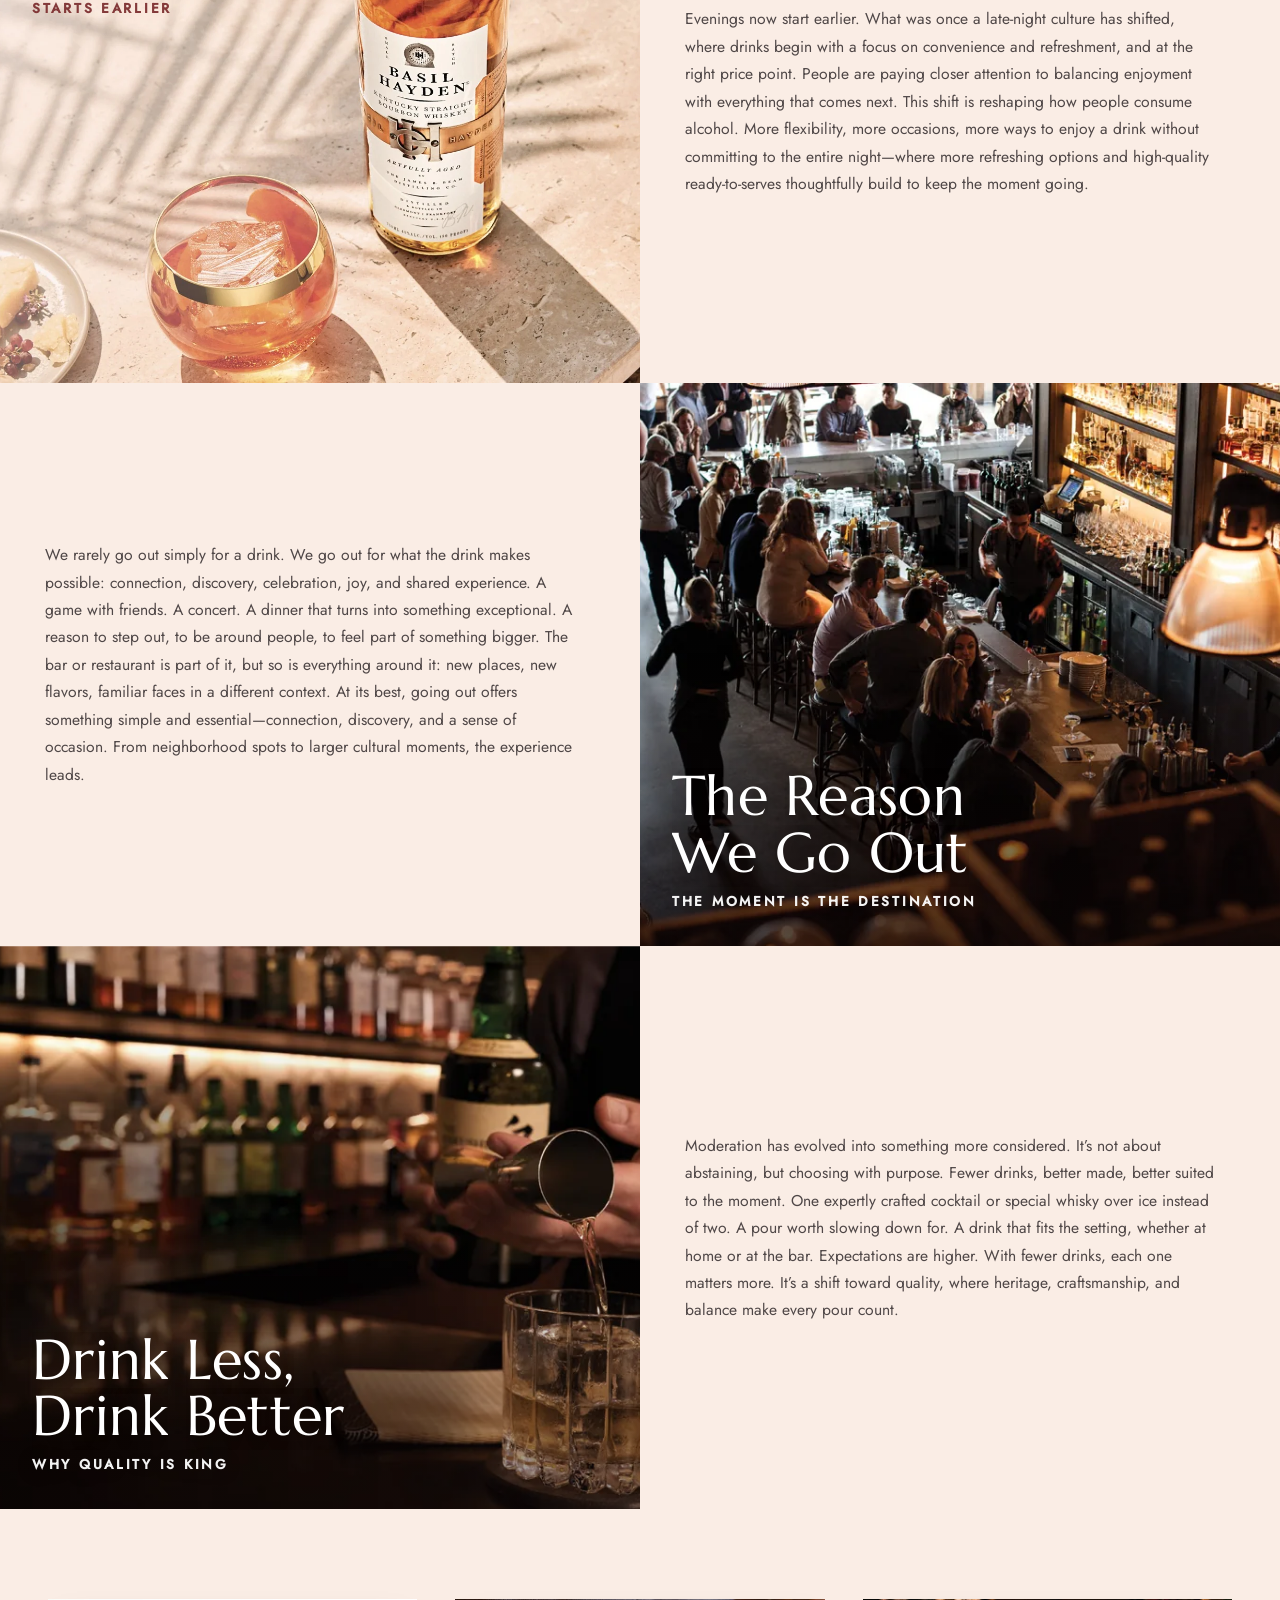
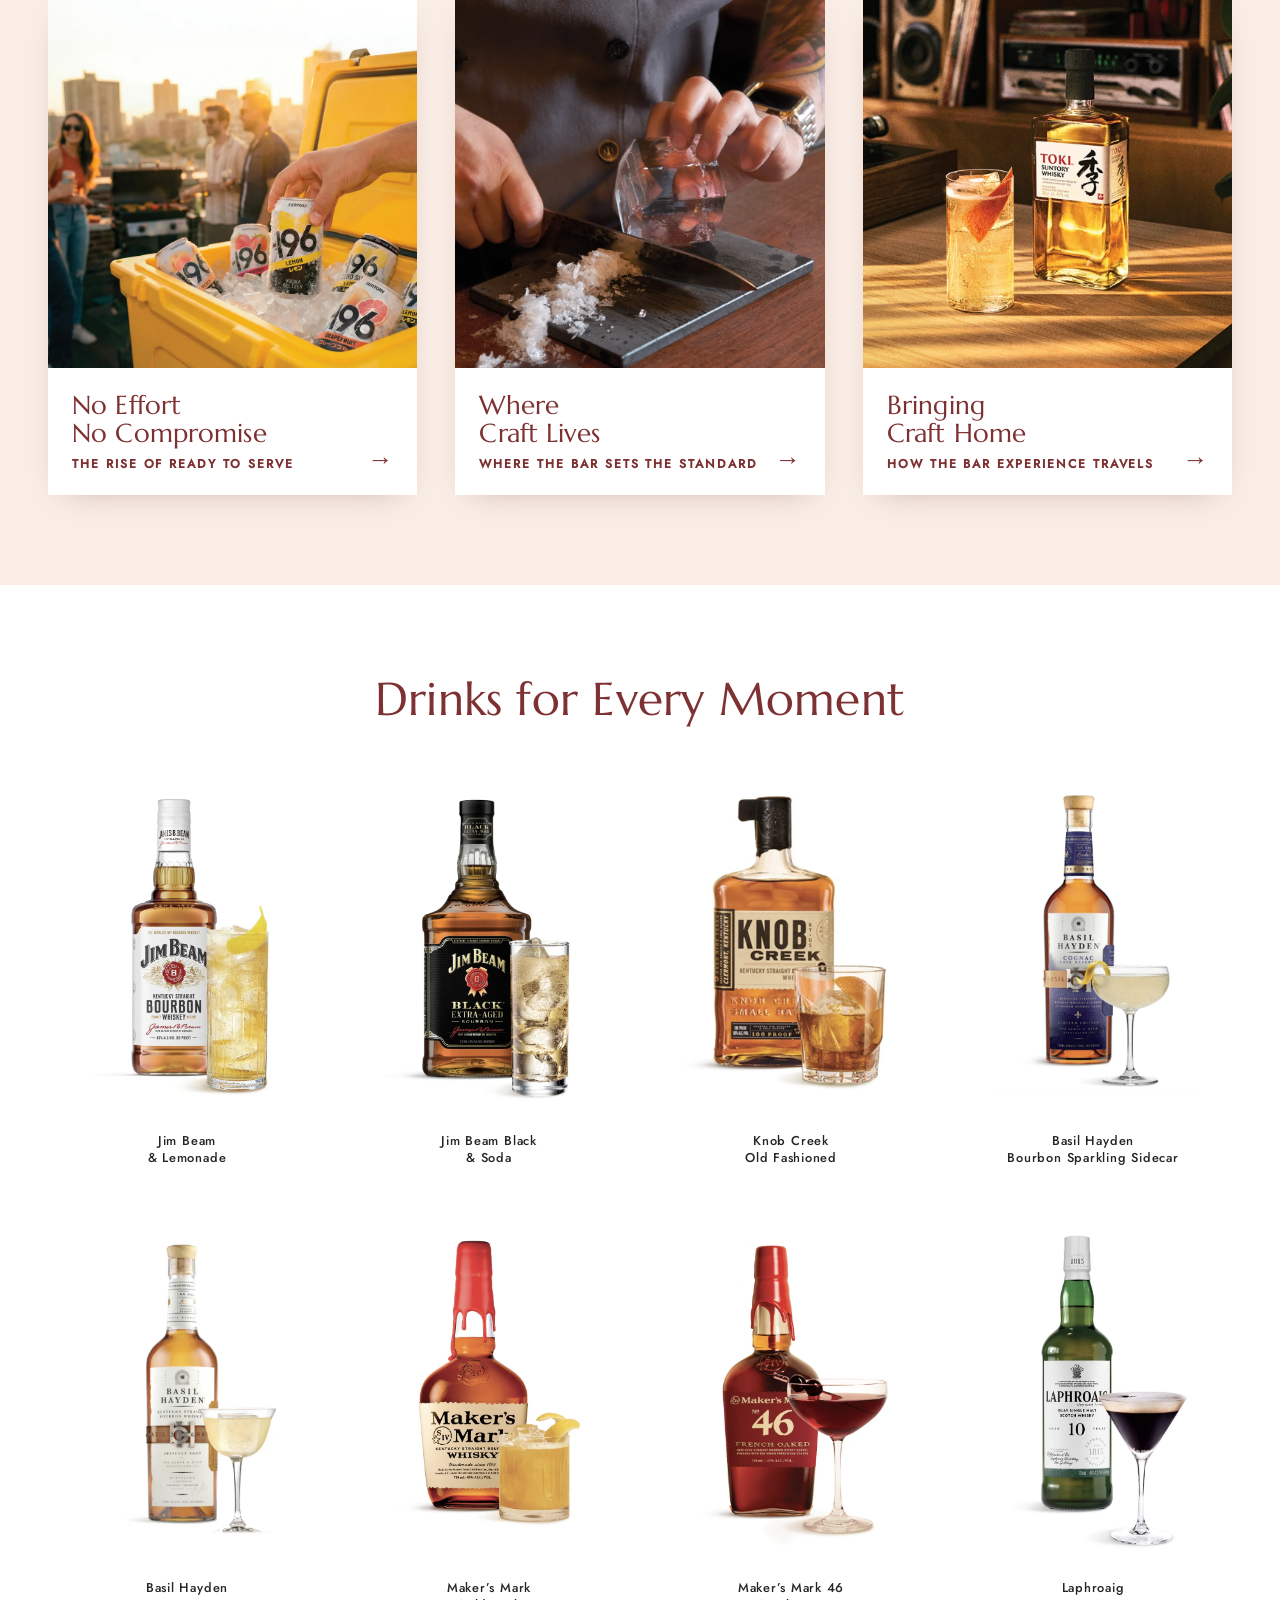
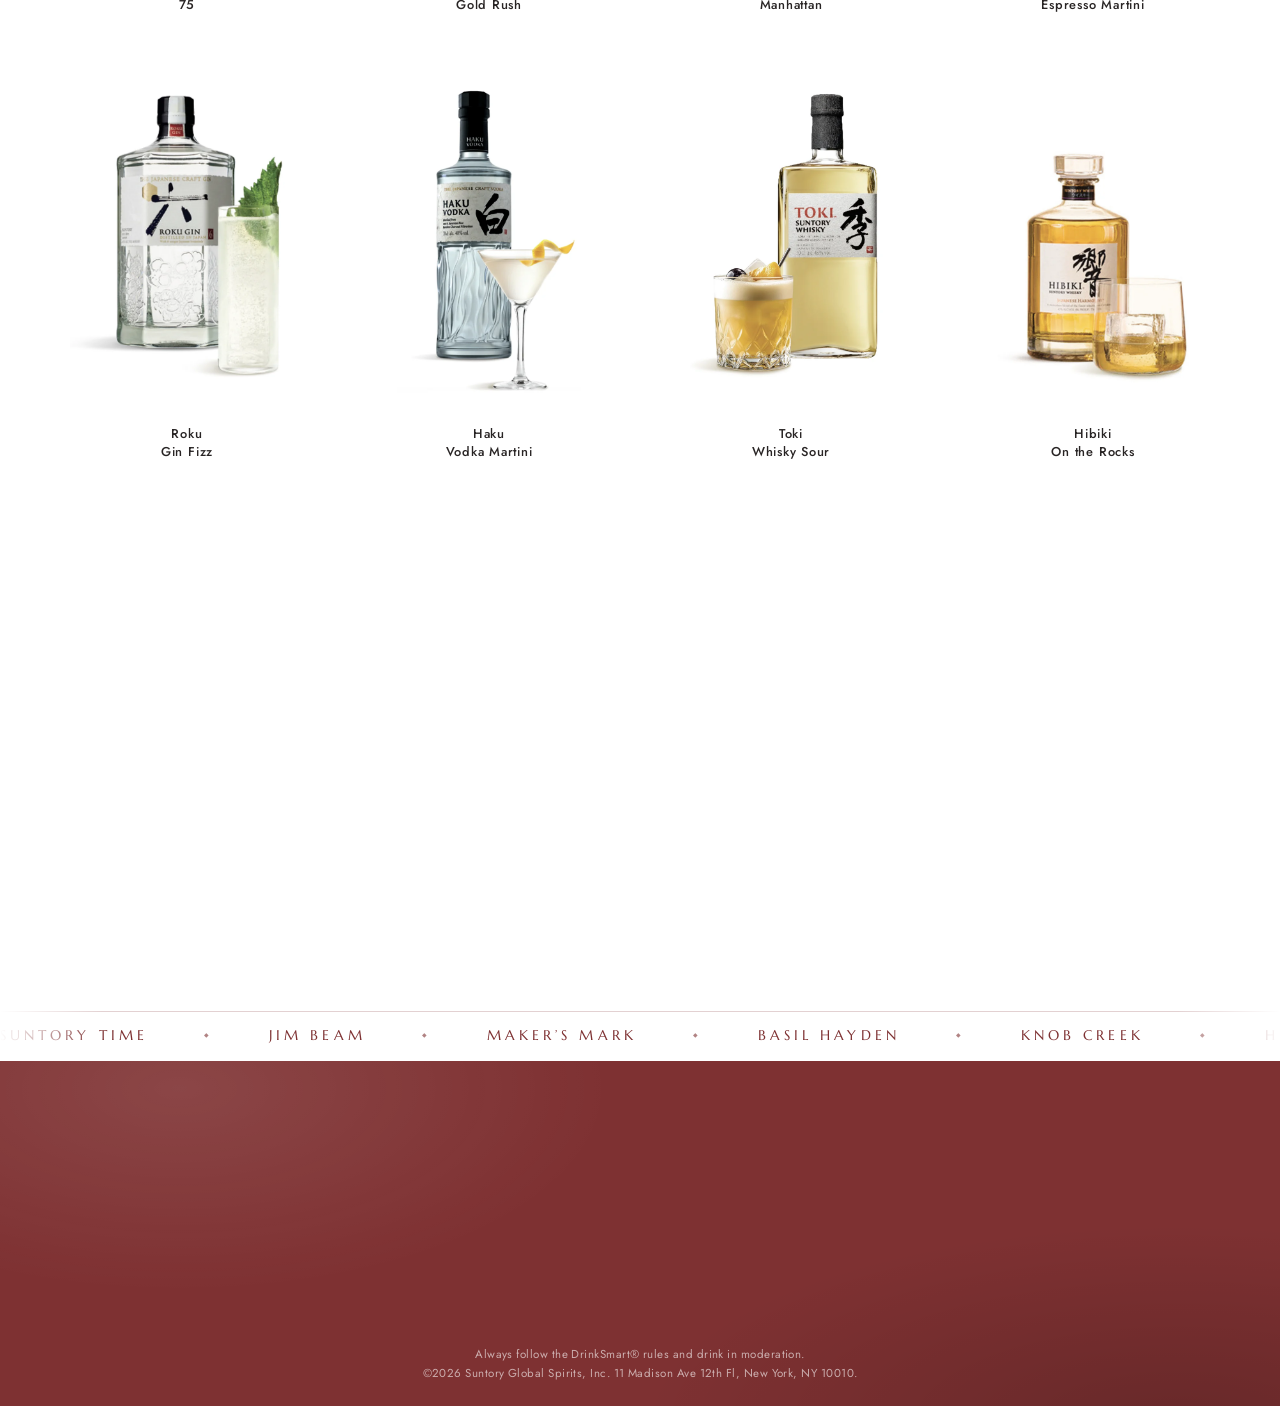
==== commit 9e32cef5: "Swap in Eleni's new hero art and hi-res 6 is the New 8 photo Hero bottle layer now comes from the ti" ====
--- a/index.html
+++ b/index.html
@@ -64,7 +64,7 @@
         <div class="hero__art">
           <picture>
             <source srcset="assets/img/hero-bottles.webp" type="image/webp">
-            <img src="assets/img/hero-bottles.jpg" width="840" height="600" fetchpriority="high"
+            <img src="assets/img/hero-bottles.jpg" width="836" height="600" fetchpriority="high"
                  alt="The Suntory Global Spirits portfolio: -196, On The Rocks, Jim Beam, Basil Hayden, Maker’s Mark, Hibiki and Roku Gin.">
           </picture>
         </div>
@@ -106,7 +106,7 @@
         <div class="row__media row__media--light wipe">
           <picture>
             <source srcset="assets/img/six-is-the-new-eight.webp" type="image/webp">
-            <img src="assets/img/six-is-the-new-eight.jpg" width="591" height="517" loading="lazy"
+            <img src="assets/img/six-is-the-new-eight.jpg" width="1232" height="1078" loading="lazy"
                  alt="A bottle of Basil Hayden bourbon beside a cocktail over ice on a sunlit stone table.">
           </picture>
           <div class="row__title row__title--top row__title--dark">
--- a/assets/css/style.css
+++ b/assets/css/style.css
@@ -131,8 +131,6 @@
 .hero__art img {
   height: 100%; width: auto; display: block;
   mix-blend-mode: multiply;
-  -webkit-mask-image: linear-gradient(to right, transparent 0, #000 5%);
-          mask-image: linear-gradient(to right, transparent 0, #000 5%);
 }
 
 .js .hero__art { opacity: 0; }
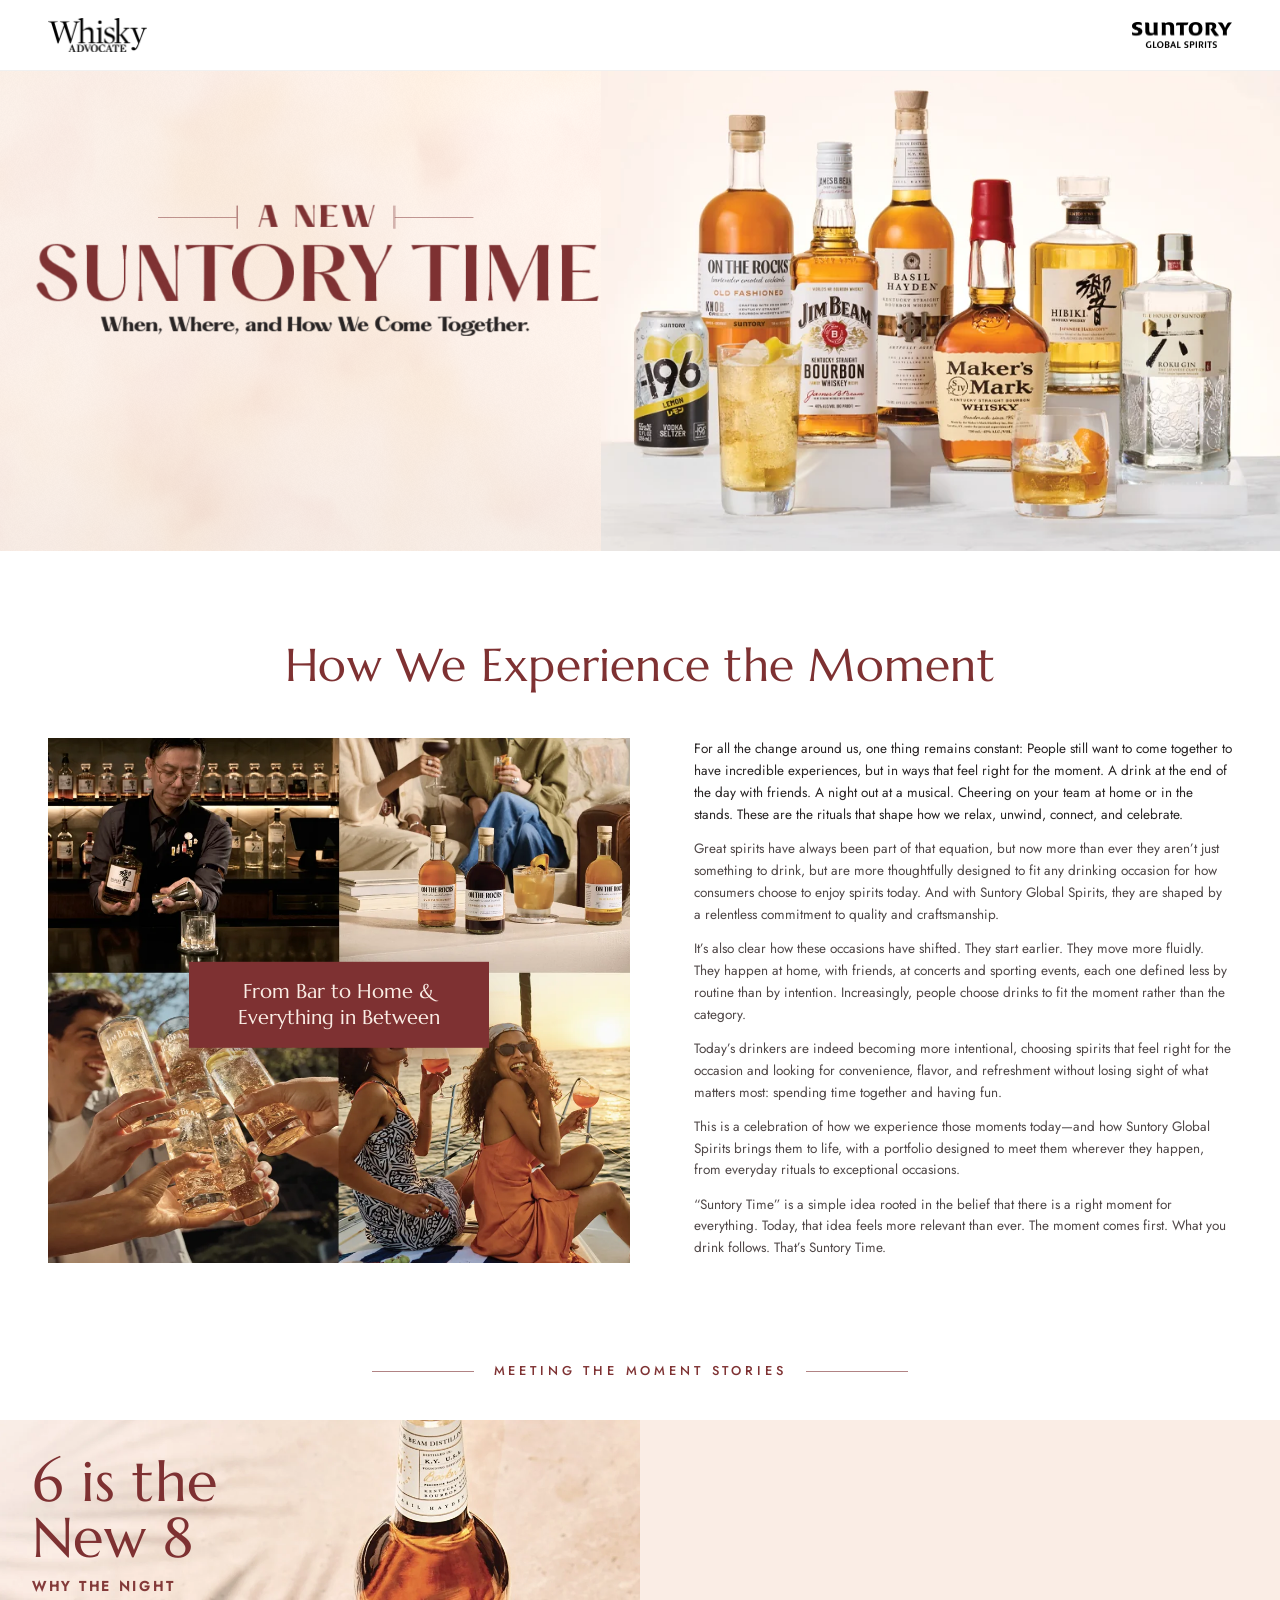
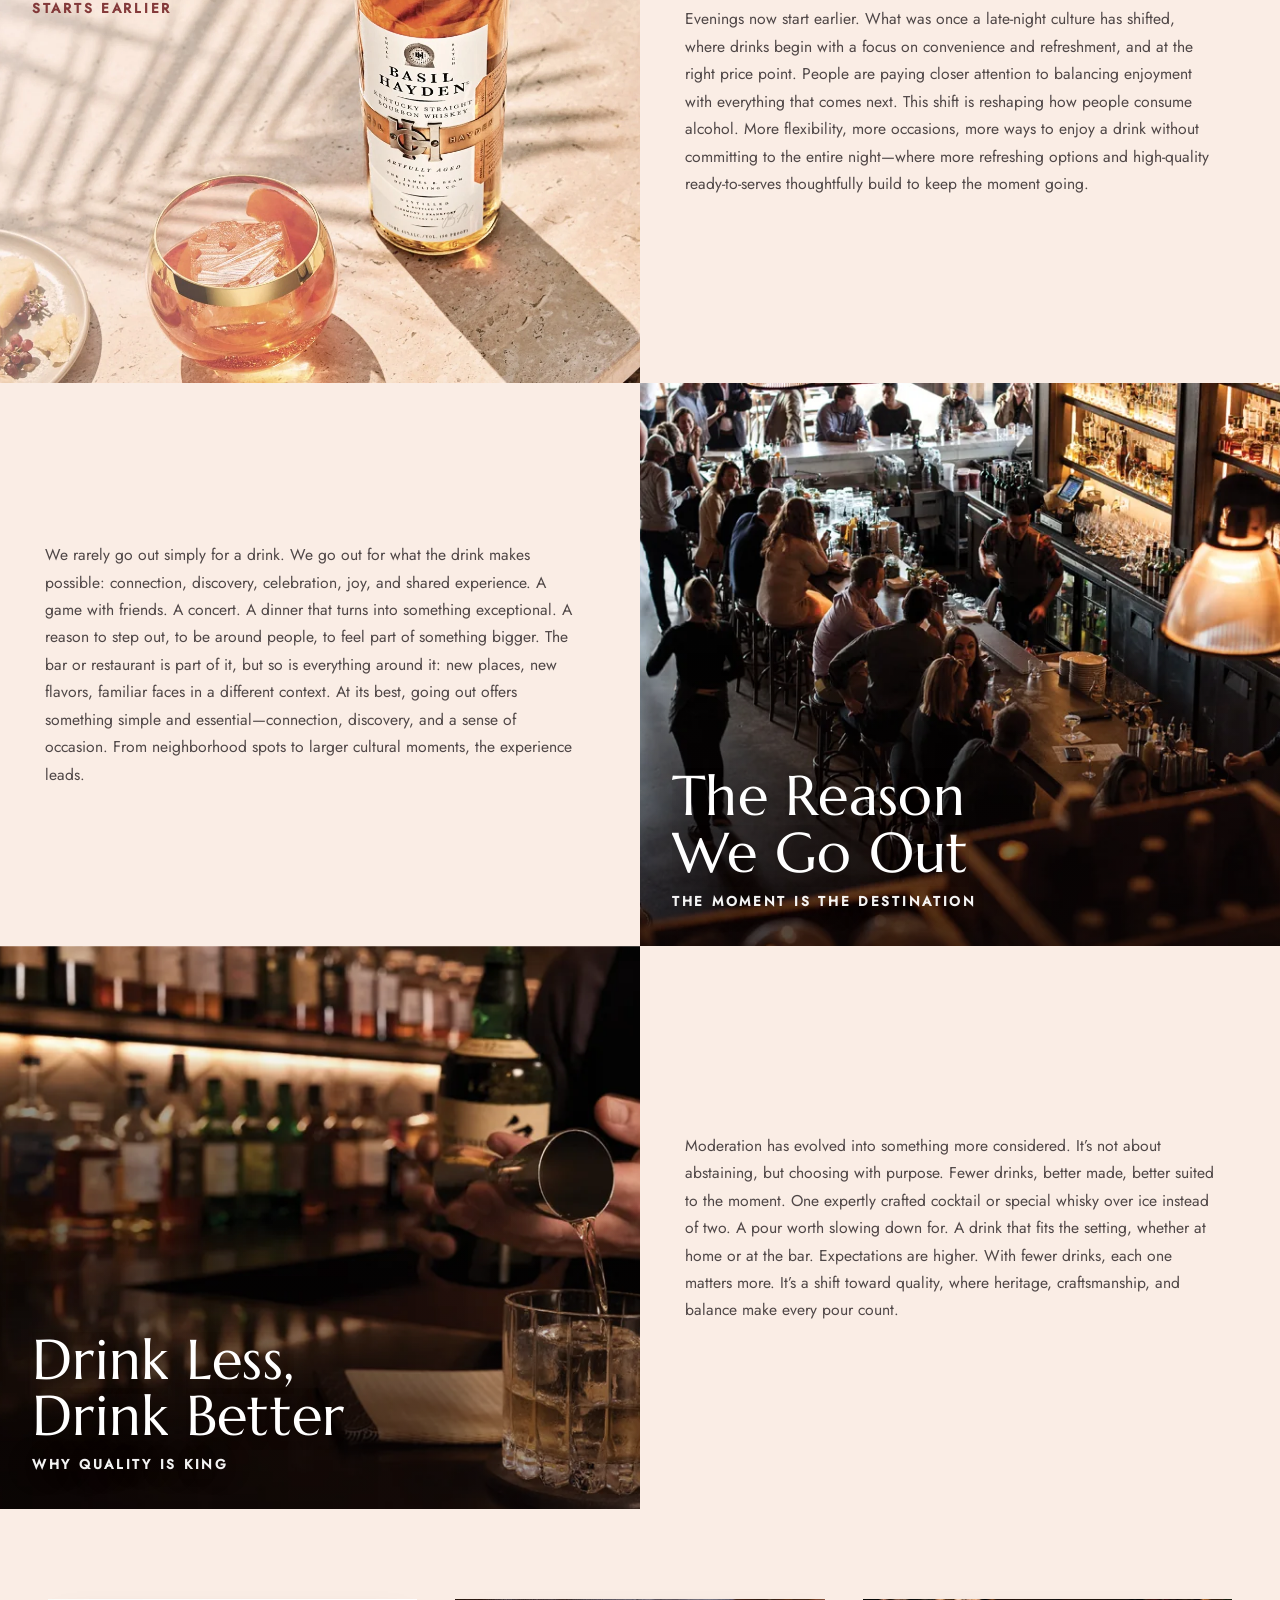
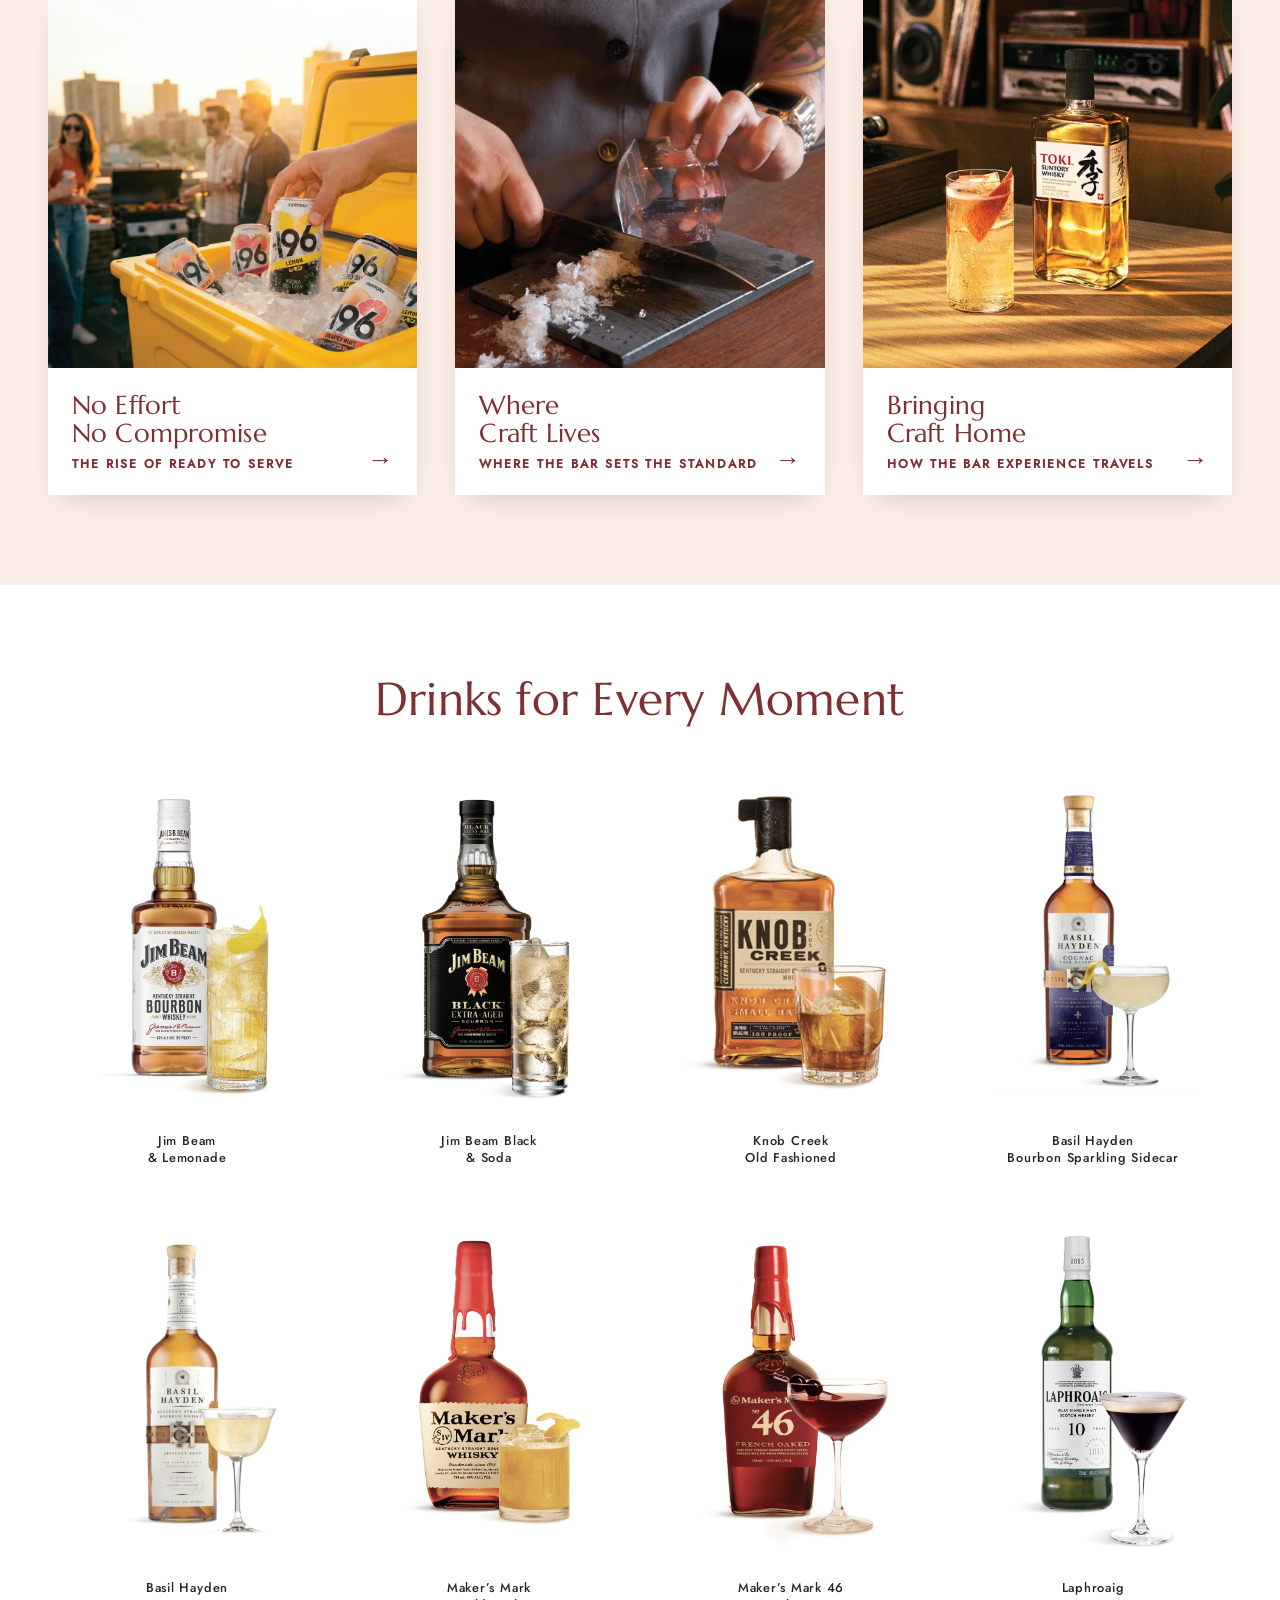
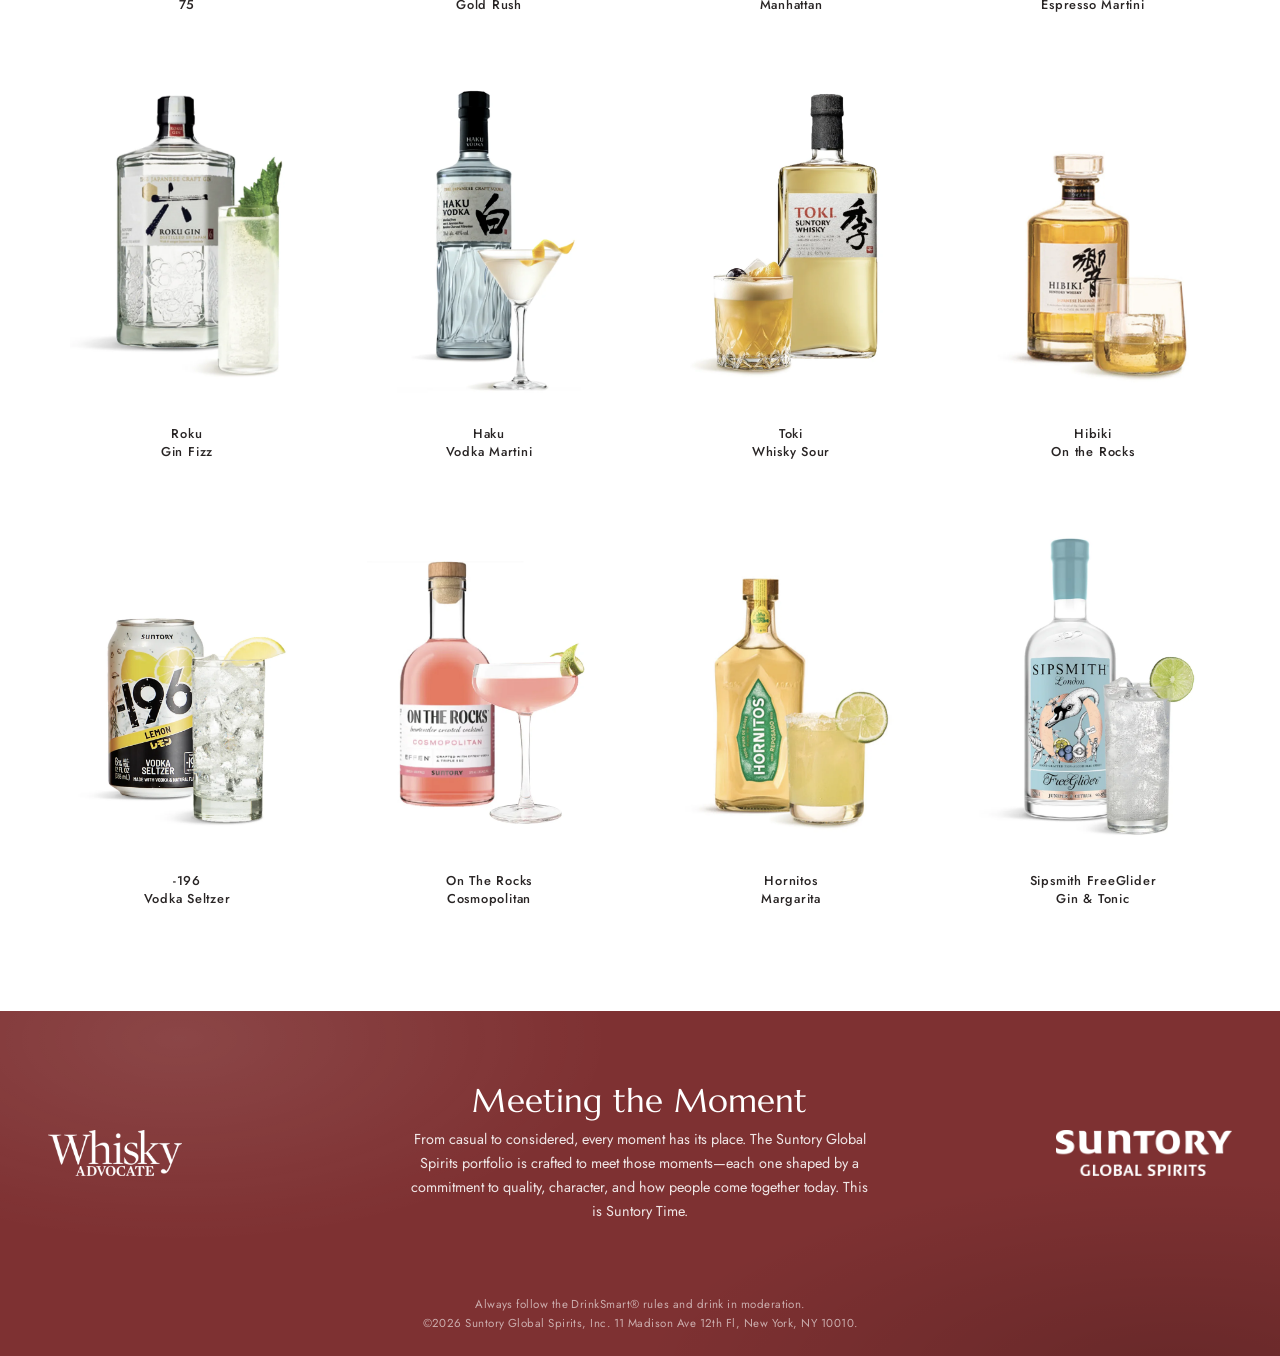
==== commit 8a8db62e: "Fix Shop button clicks, remove brand strip, swap Sipsmith image - Shop buttons: the pointer tilt rot" ====
--- a/index.html
+++ b/index.html
@@ -501,8 +501,6 @@
       </div>
     </section>
 
-    <div class="marquee marquee--light" aria-hidden="true"><div class="marquee__track"><span>Suntory Time</span><span>Jim Beam</span><span>Maker’s Mark</span><span>Basil Hayden</span><span>Knob Creek</span><span>Hibiki</span><span>Toki</span><span>Roku</span><span>Haku</span><span>Laphroaig</span><span>Hornitos</span><span>-196</span><span>On The Rocks</span><span>Sipsmith</span><span>Suntory Time</span><span>Jim Beam</span><span>Maker’s Mark</span><span>Basil Hayden</span><span>Knob Creek</span><span>Hibiki</span><span>Toki</span><span>Roku</span><span>Haku</span><span>Laphroaig</span><span>Hornitos</span><span>-196</span><span>On The Rocks</span><span>Sipsmith</span></div></div>
-
   </main>
 
   <!-- ===== Footer ===== -->
--- a/assets/css/style.css
+++ b/assets/css/style.css
@@ -276,7 +276,7 @@
 .drink__toggle { position: absolute; inset: 0; width: 100%; height: 100%; background: transparent; border: 0; padding: 0; margin: 0; cursor: pointer; z-index: 2; color: transparent; font: inherit; border-radius: 4px; }
 .drink__toggle:focus-visible { outline: 2px solid var(--burgundy); outline-offset: 2px; }
 .drink__reveal {
-  position: absolute; inset: 0; z-index: 3; border-radius: 4px;
+  position: absolute; inset: 0; z-index: 10; border-radius: 4px; isolation: isolate;
   background: rgba(126, 49, 50, 0.95); color: var(--white);
   padding: clamp(0.9rem, 2vw, 1.4rem); display: flex; flex-direction: column; justify-content: center; gap: 0.6rem;
   opacity: 0; transform: translateY(12px); transition: opacity 0.4s var(--ease), transform 0.5s var(--ease-out); pointer-events: none;
@@ -291,8 +291,7 @@
 .drink__label { transition: opacity 0.3s var(--ease); }
 .drink.is-open .drink__label { opacity: 0; }
 @media (hover: hover) and (pointer: fine) { .drink:hover .drink__label, .drink:focus-within .drink__label { opacity: 0; } }
-.drink.is-open .drink__toggle { z-index: 4; }
-.drink.is-open .drink__reveal { z-index: 5; }
+.drink.is-open .drink__toggle { z-index: 4; pointer-events: none; }
 .drink.is-open .drink__reveal .btn { position: relative; z-index: 6; }
 .drink__close { display: none; position: absolute; top: 0.5rem; right: 0.5rem; z-index: 7; width: 32px; height: 32px; place-items: center; border-radius: 50%; background: rgba(255, 255, 255, 0.18); color: var(--white); border: 0; cursor: pointer; font-size: 1.1rem; line-height: 1; }
 .drink.is-open .drink__close { display: grid; }
@@ -314,9 +313,10 @@
 
 /* Tilt + glare (hover devices only) */
 @media (hover: hover) and (pointer: fine) {
-  .drinks__grid { perspective: 1200px; }
-  .drinks__grid .drink.is-visible { transform-style: preserve-3d; transform: rotateX(var(--rx, 0deg)) rotateY(var(--ry, 0deg)); transition: transform 0.18s ease-out, box-shadow 0.45s var(--ease), opacity 0.9s var(--ease); }
-  .drinks__grid .drink.is-visible:hover, .drinks__grid .drink.is-visible.is-open { transform: translateY(-4px) rotateX(var(--rx, 0deg)) rotateY(var(--ry, 0deg)); box-shadow: 0 30px 50px -30px rgba(94, 35, 37, 0.5); }
+  /* No pointer tilt: it moved the Shop button away from the cursor. Lift + glare only. */
+  .drinks__grid .drink.is-visible { transition: transform 0.45s var(--ease-out), box-shadow 0.45s var(--ease), opacity 0.9s var(--ease); }
+  .drink:hover .drink__toggle, .drink:focus-within .drink__toggle { pointer-events: none; }
+  .drinks__grid .drink.is-visible:hover, .drinks__grid .drink.is-visible.is-open { transform: translateY(-4px); box-shadow: 0 30px 50px -30px rgba(94, 35, 37, 0.5); }
   .drink__glare { position: absolute; inset: 0; z-index: 8; pointer-events: none; border-radius: inherit; background: radial-gradient(circle at var(--gx, 50%) var(--gy, 50%), rgba(255, 255, 255, 0.35), rgba(255, 255, 255, 0) 55%); opacity: 0; transition: opacity 0.4s var(--ease); mix-blend-mode: soft-light; }
   .drink:hover .drink__glare { opacity: 1; }
 }
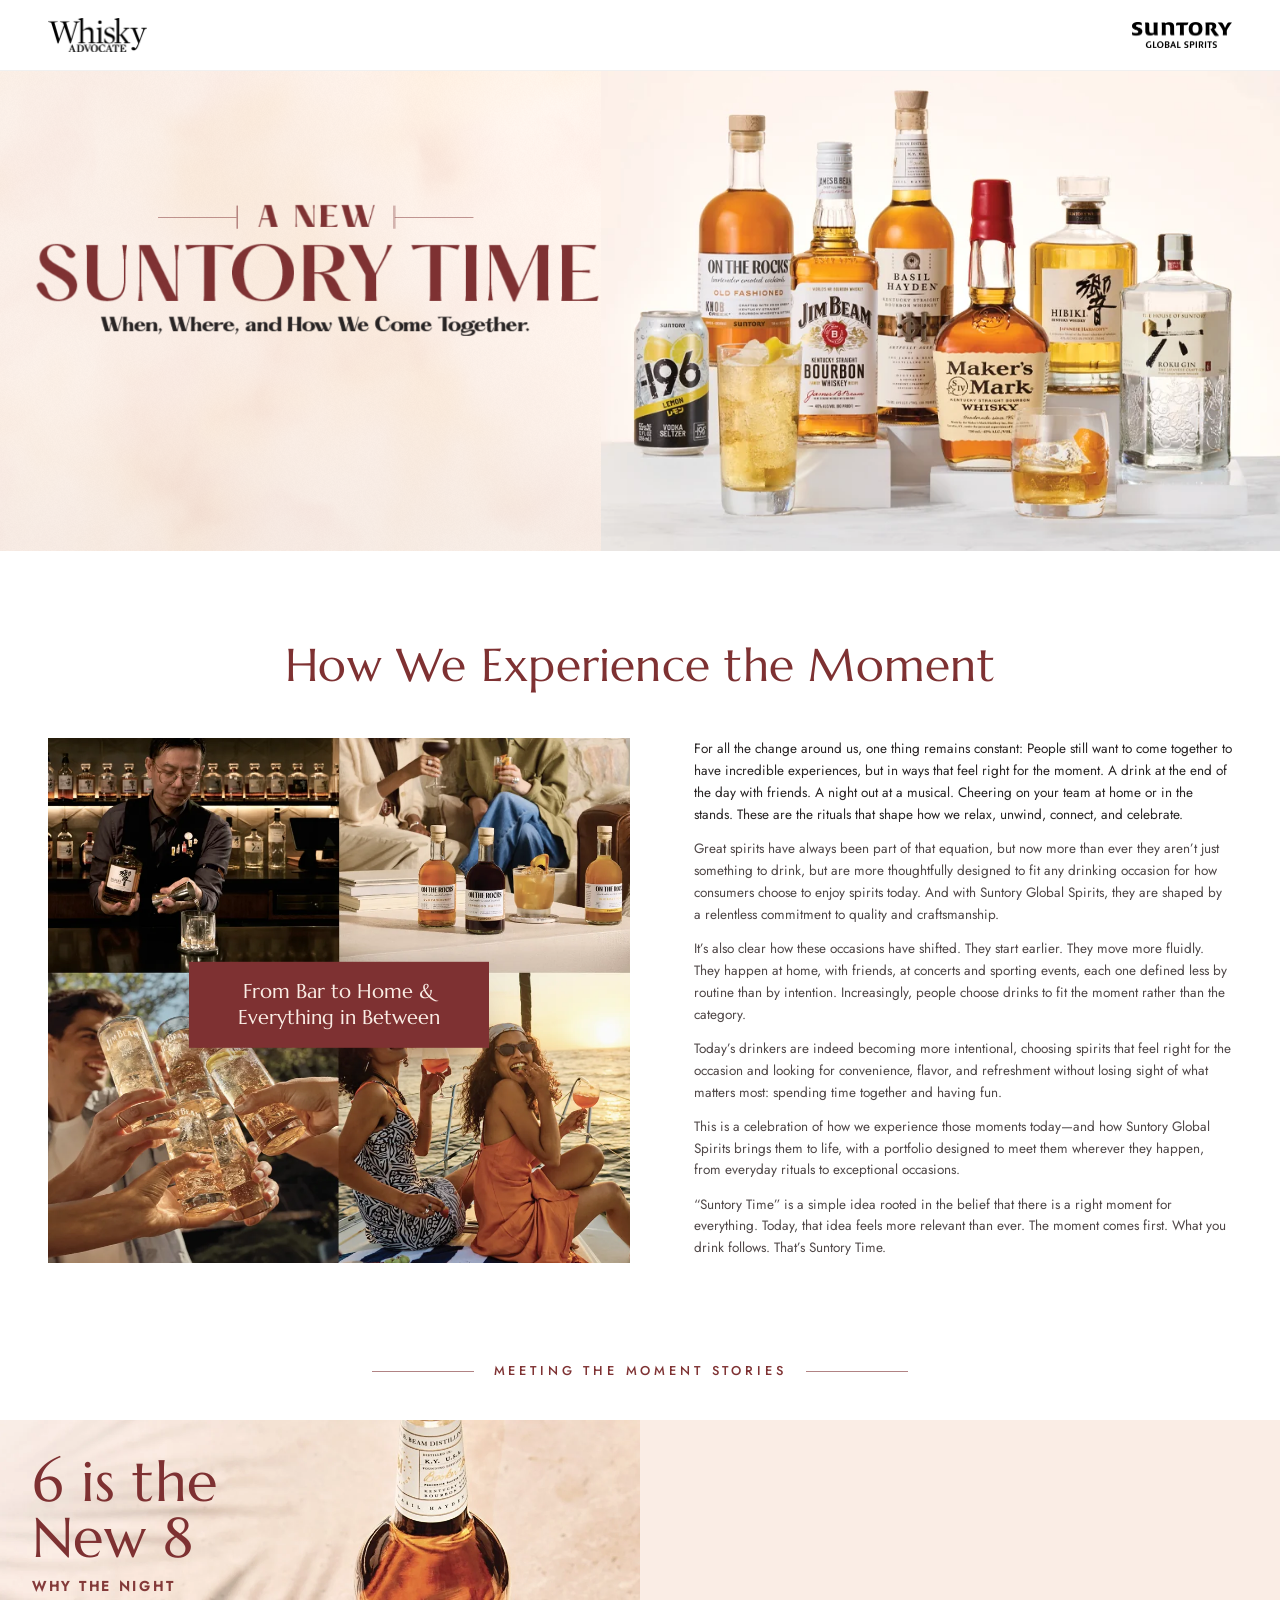
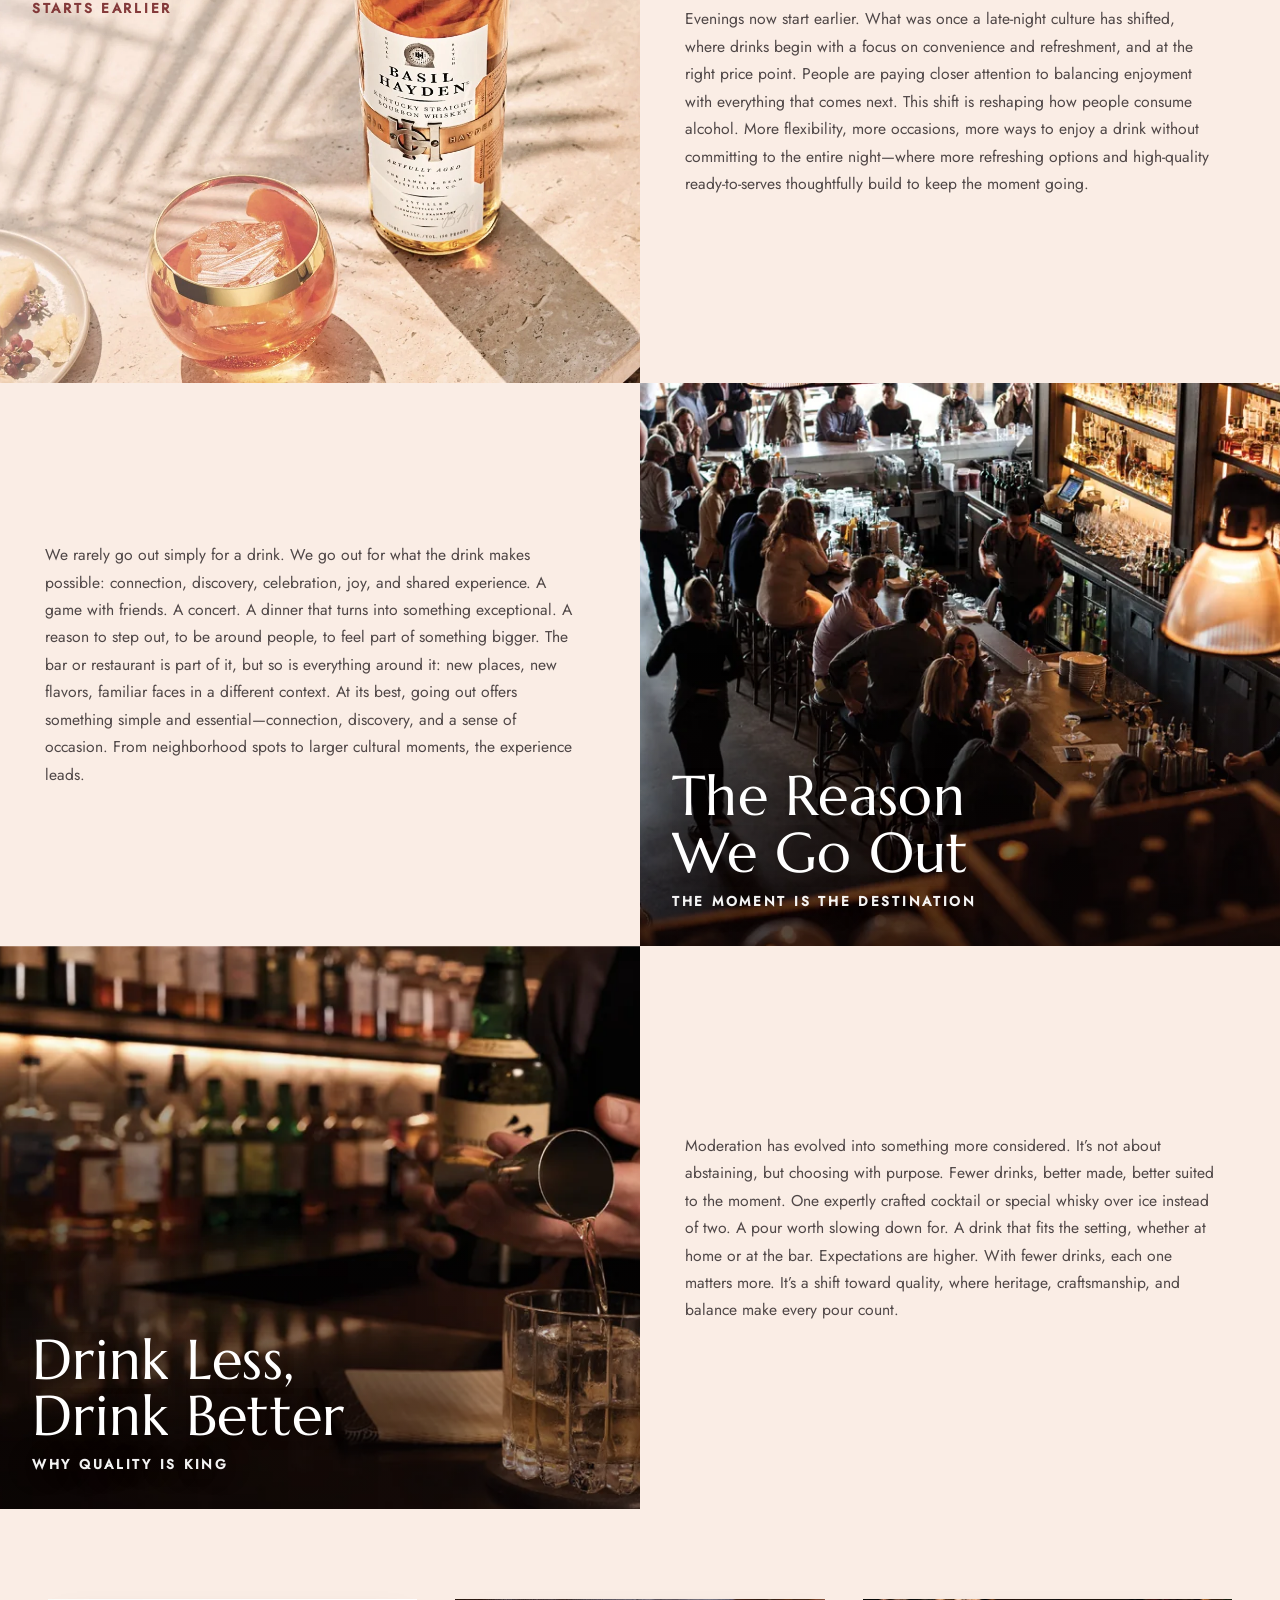
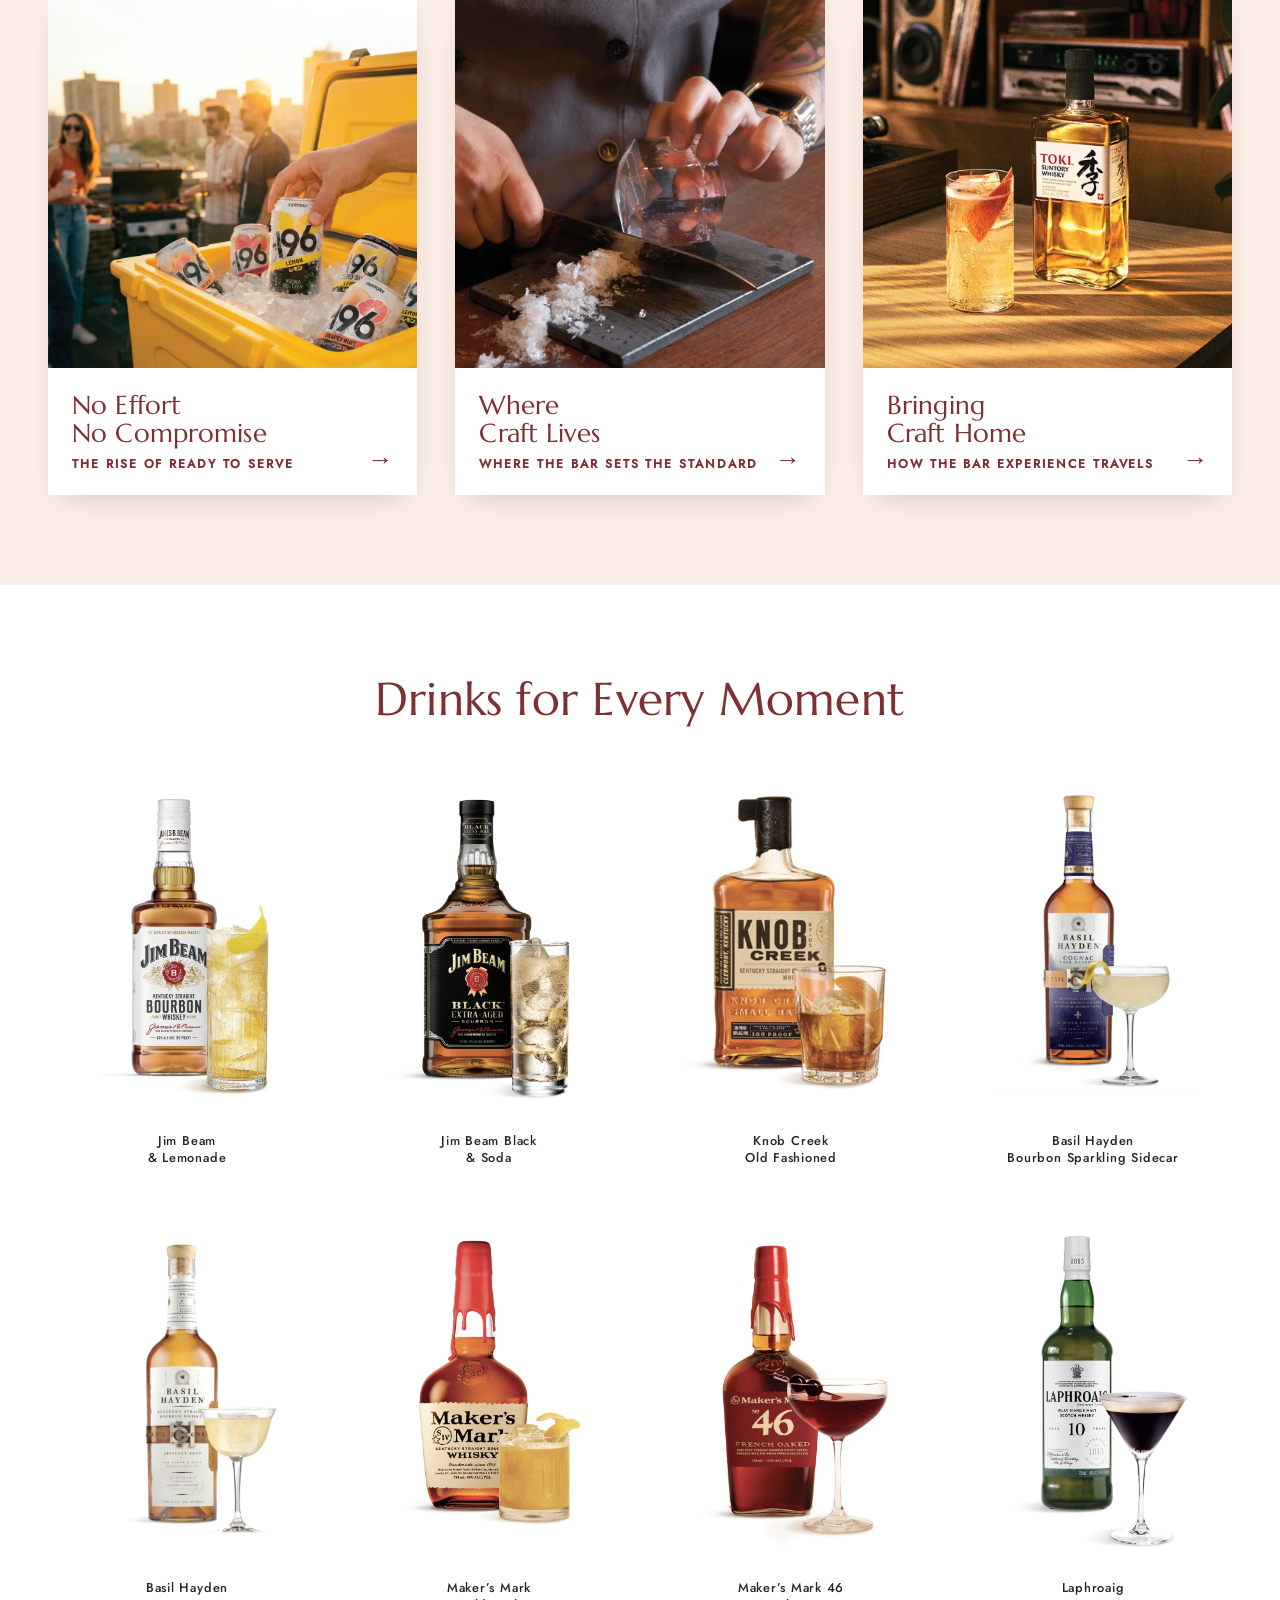
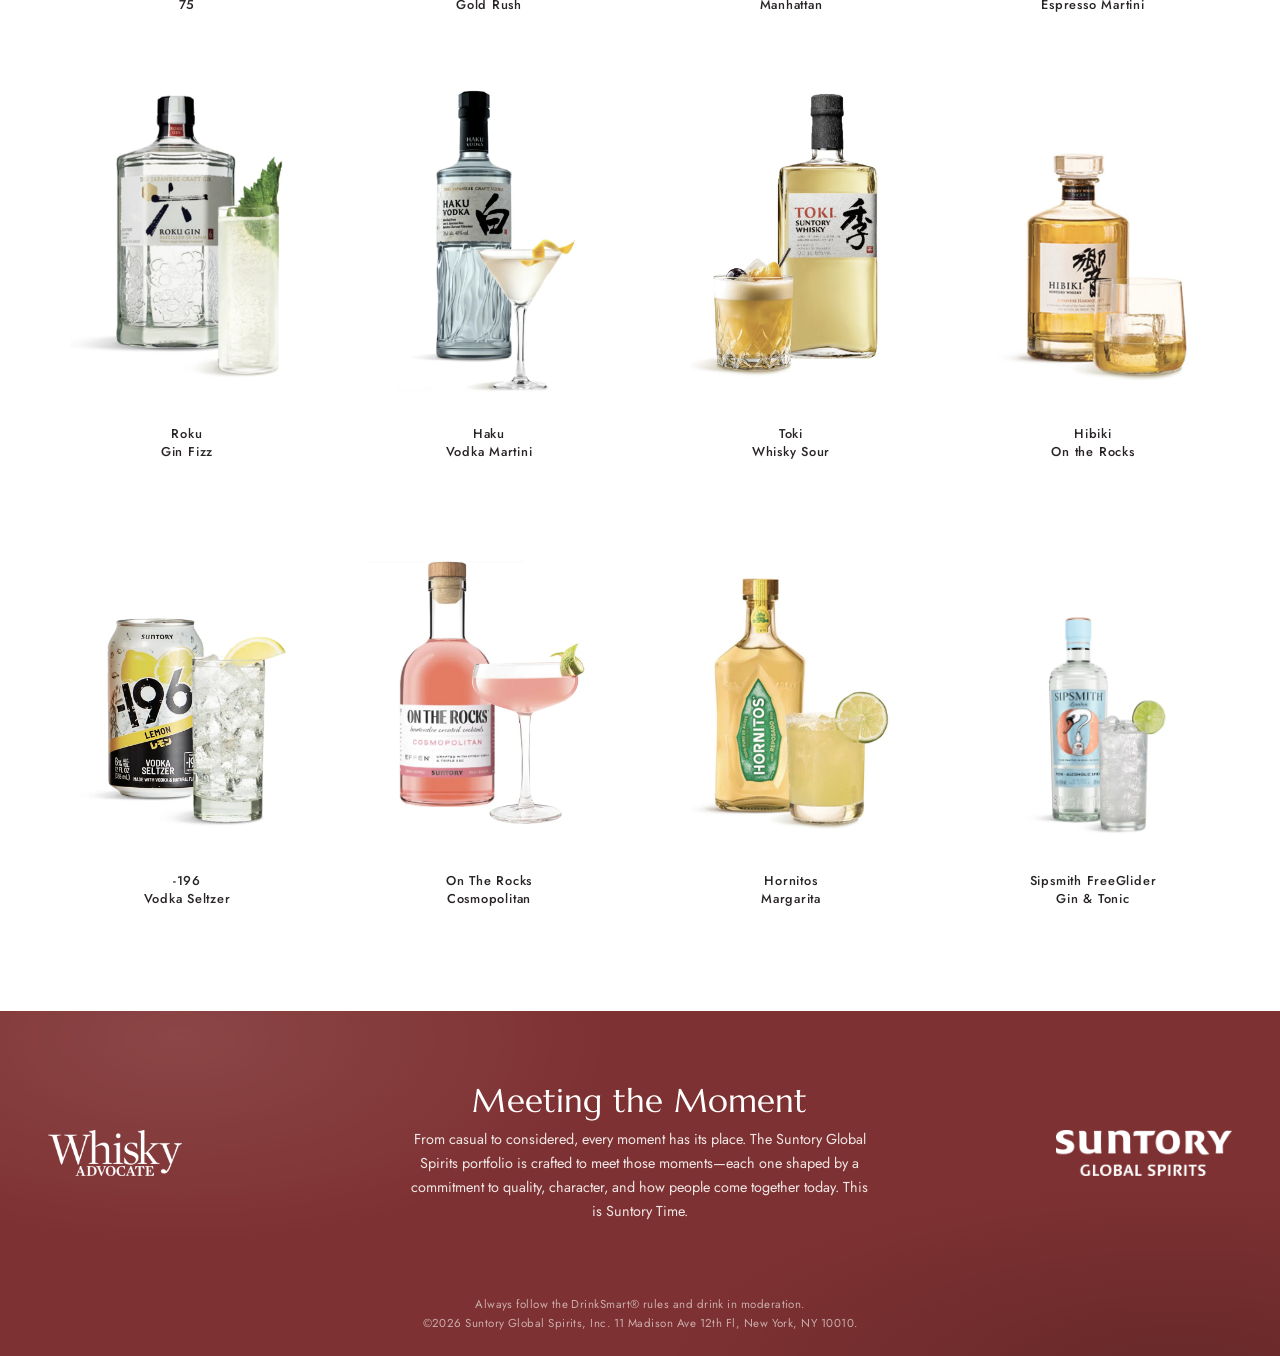
==== commit d310231a: "Swap Sipsmith FreeGlider shot with updated product photo Replace the drink card image with the new b" ====
--- a/index.html
+++ b/index.html
@@ -484,7 +484,7 @@
             <div class="drink__media">
               <picture>
                 <source srcset="assets/img/drinks/sipsmith-gin-tonic.webp" type="image/webp">
-                <img src="assets/img/drinks/sipsmith-gin-tonic.jpg" width="716" height="1000" loading="lazy" alt="Sipsmith FreeGlider alcohol-free spirit and a Gin &amp; Tonic with lime">
+                <img src="assets/img/drinks/sipsmith-gin-tonic.jpg" width="1000" height="1000" loading="lazy" alt="Sipsmith FreeGlider alcohol-free spirit and a Gin &amp; Tonic with lime">
               </picture>
             </div>
             <p class="drink__label">Sipsmith FreeGlider <small>Gin &amp; Tonic</small></p>
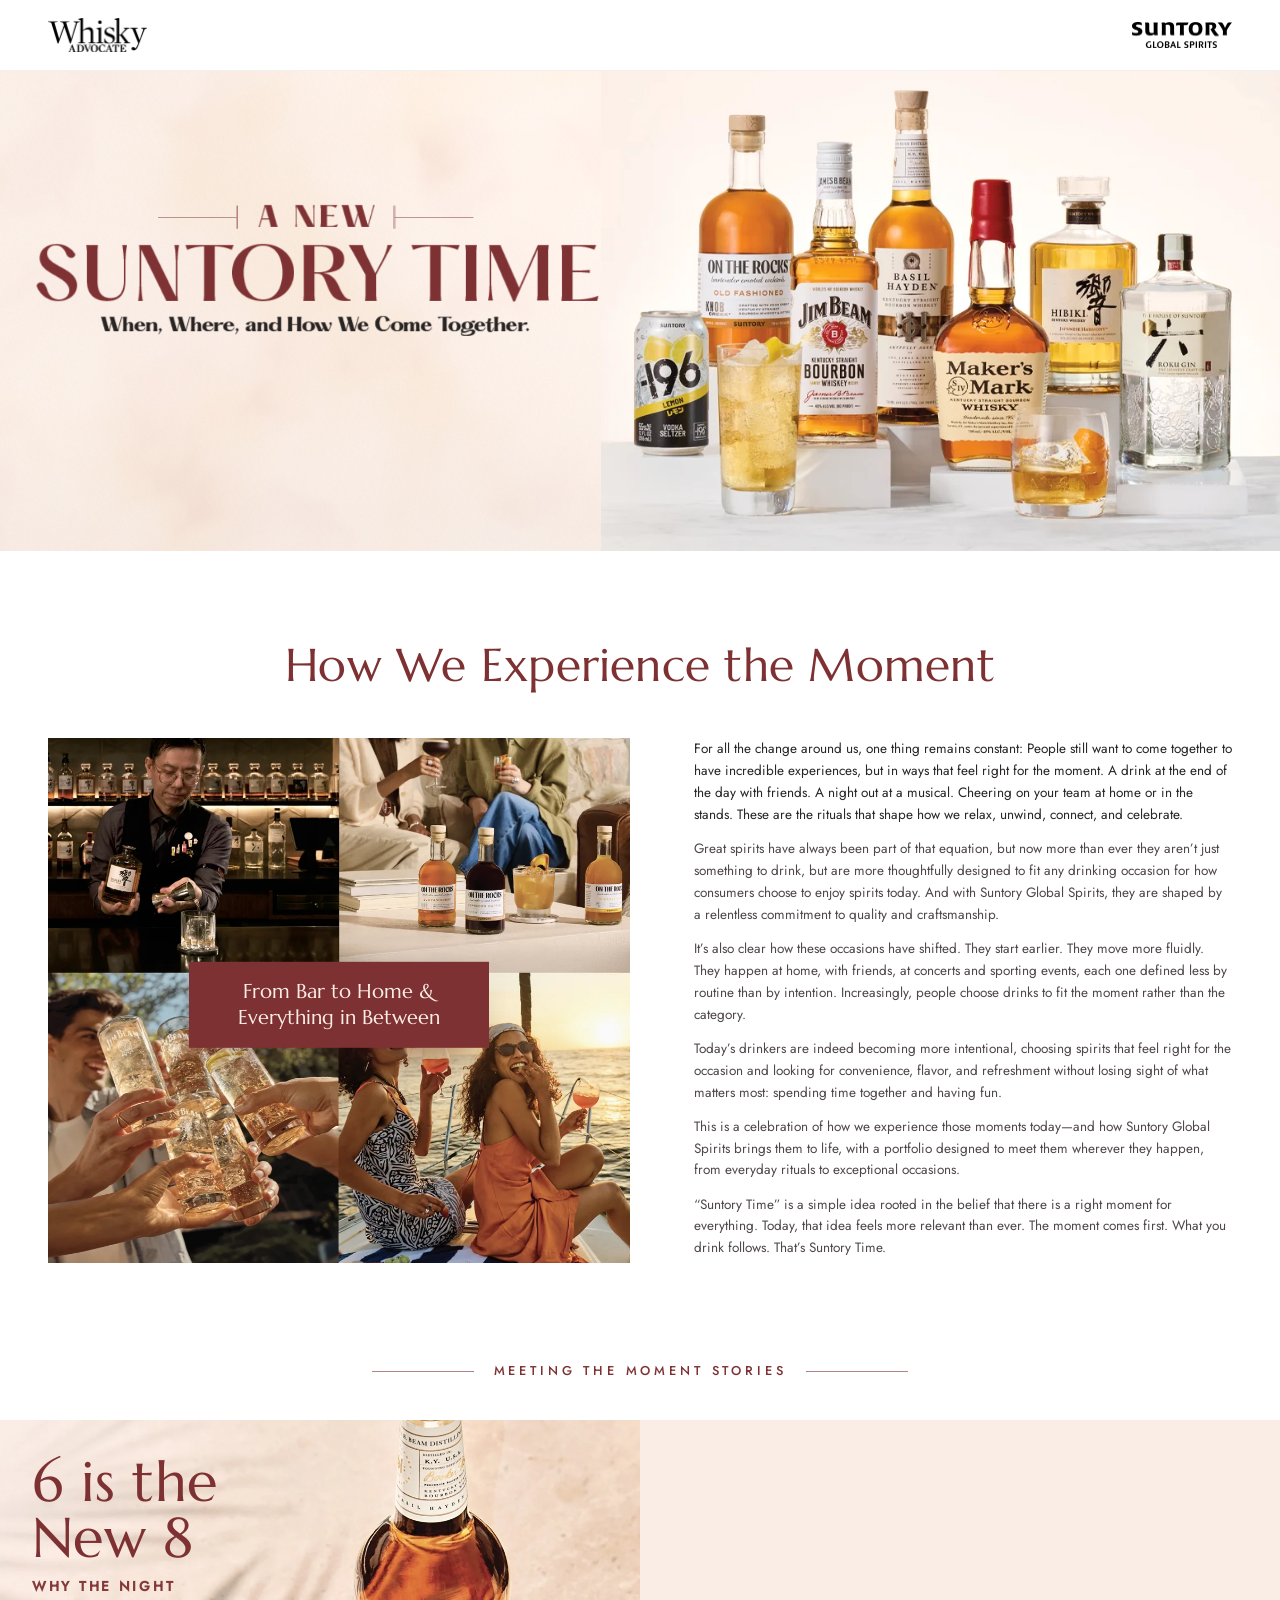
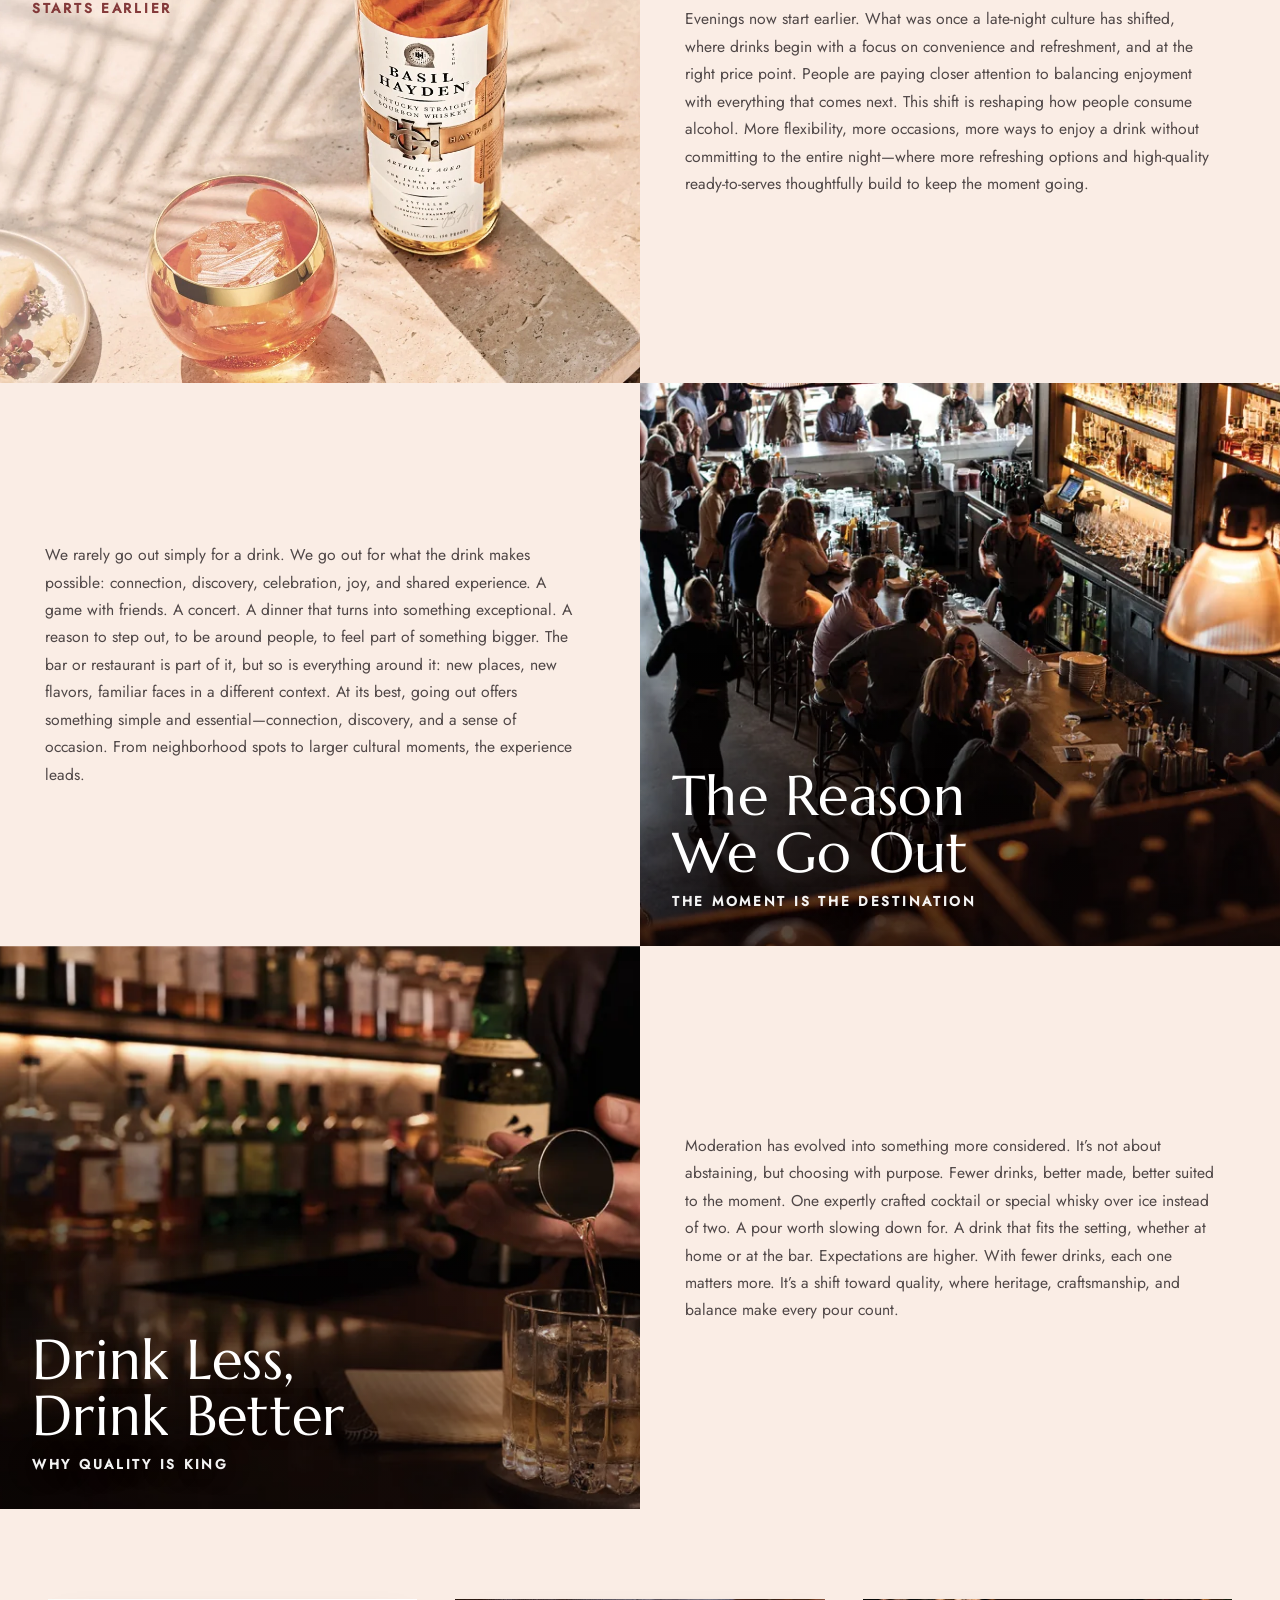
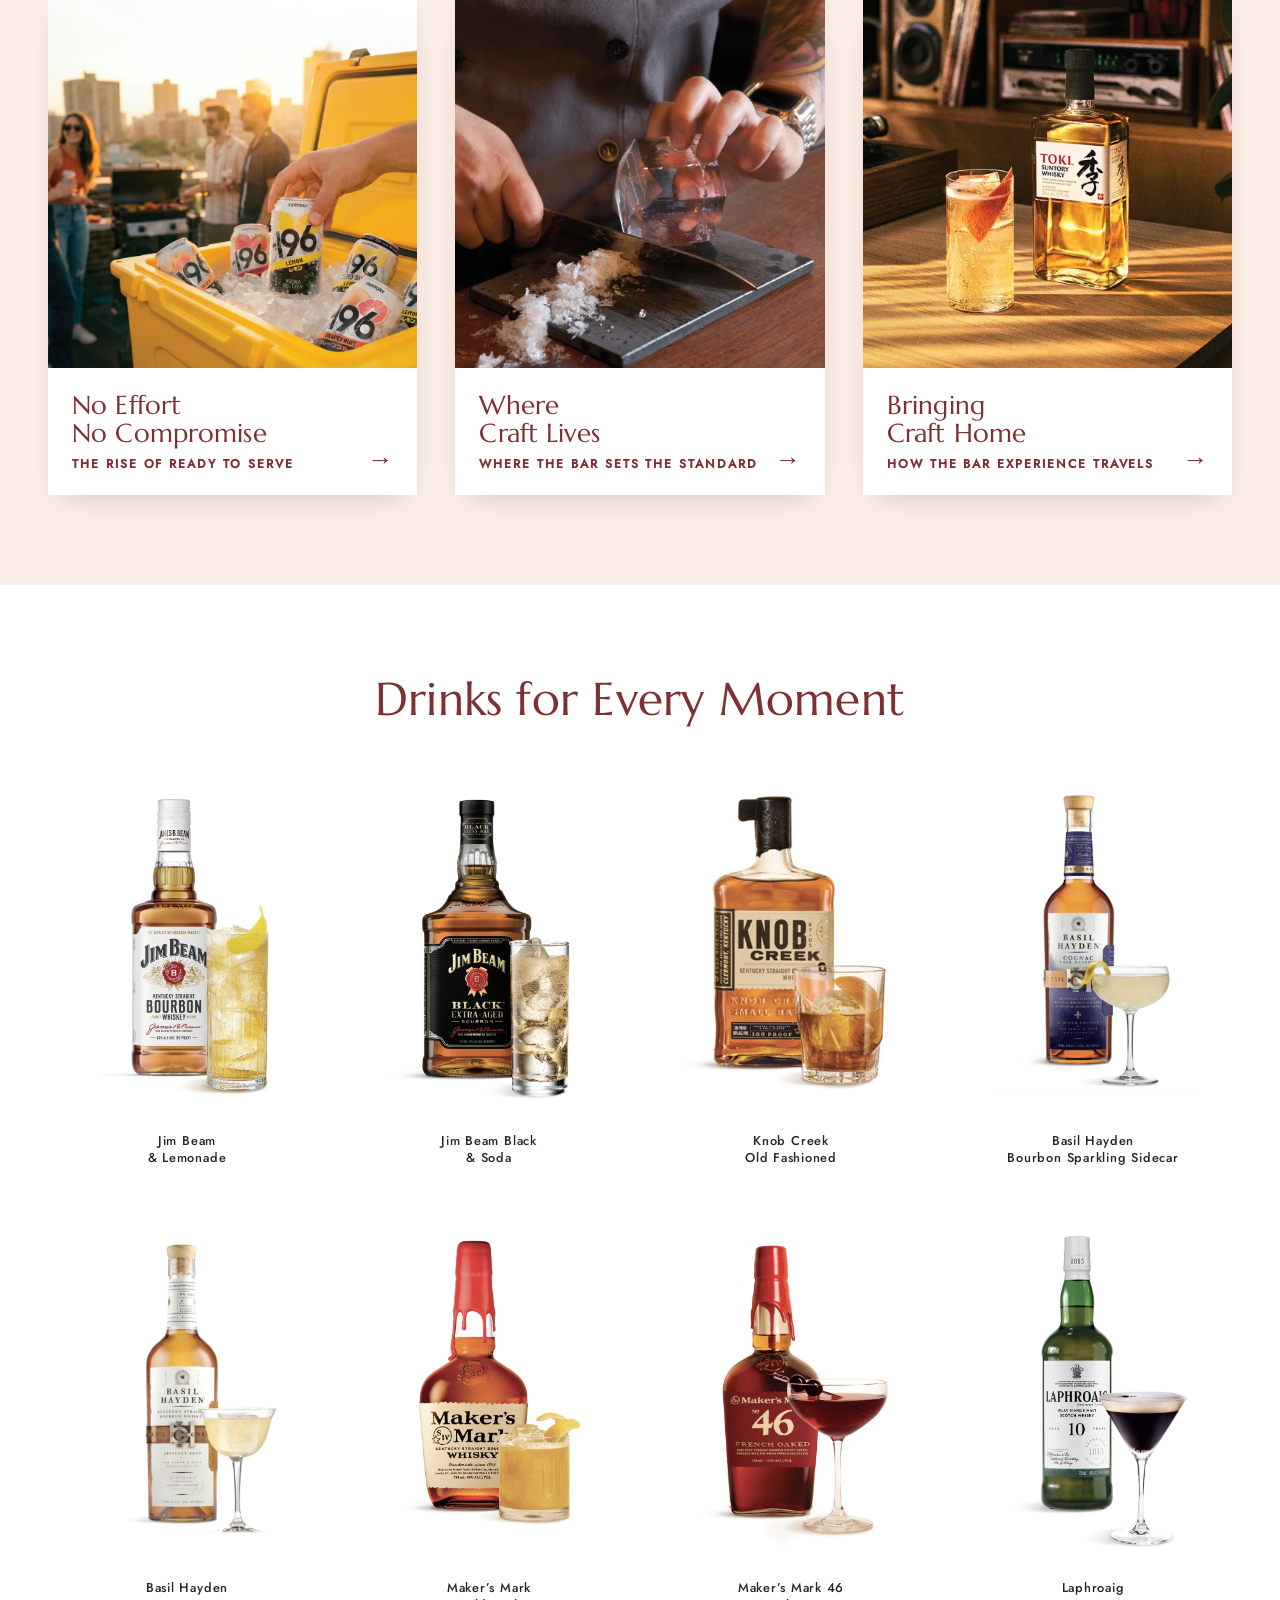
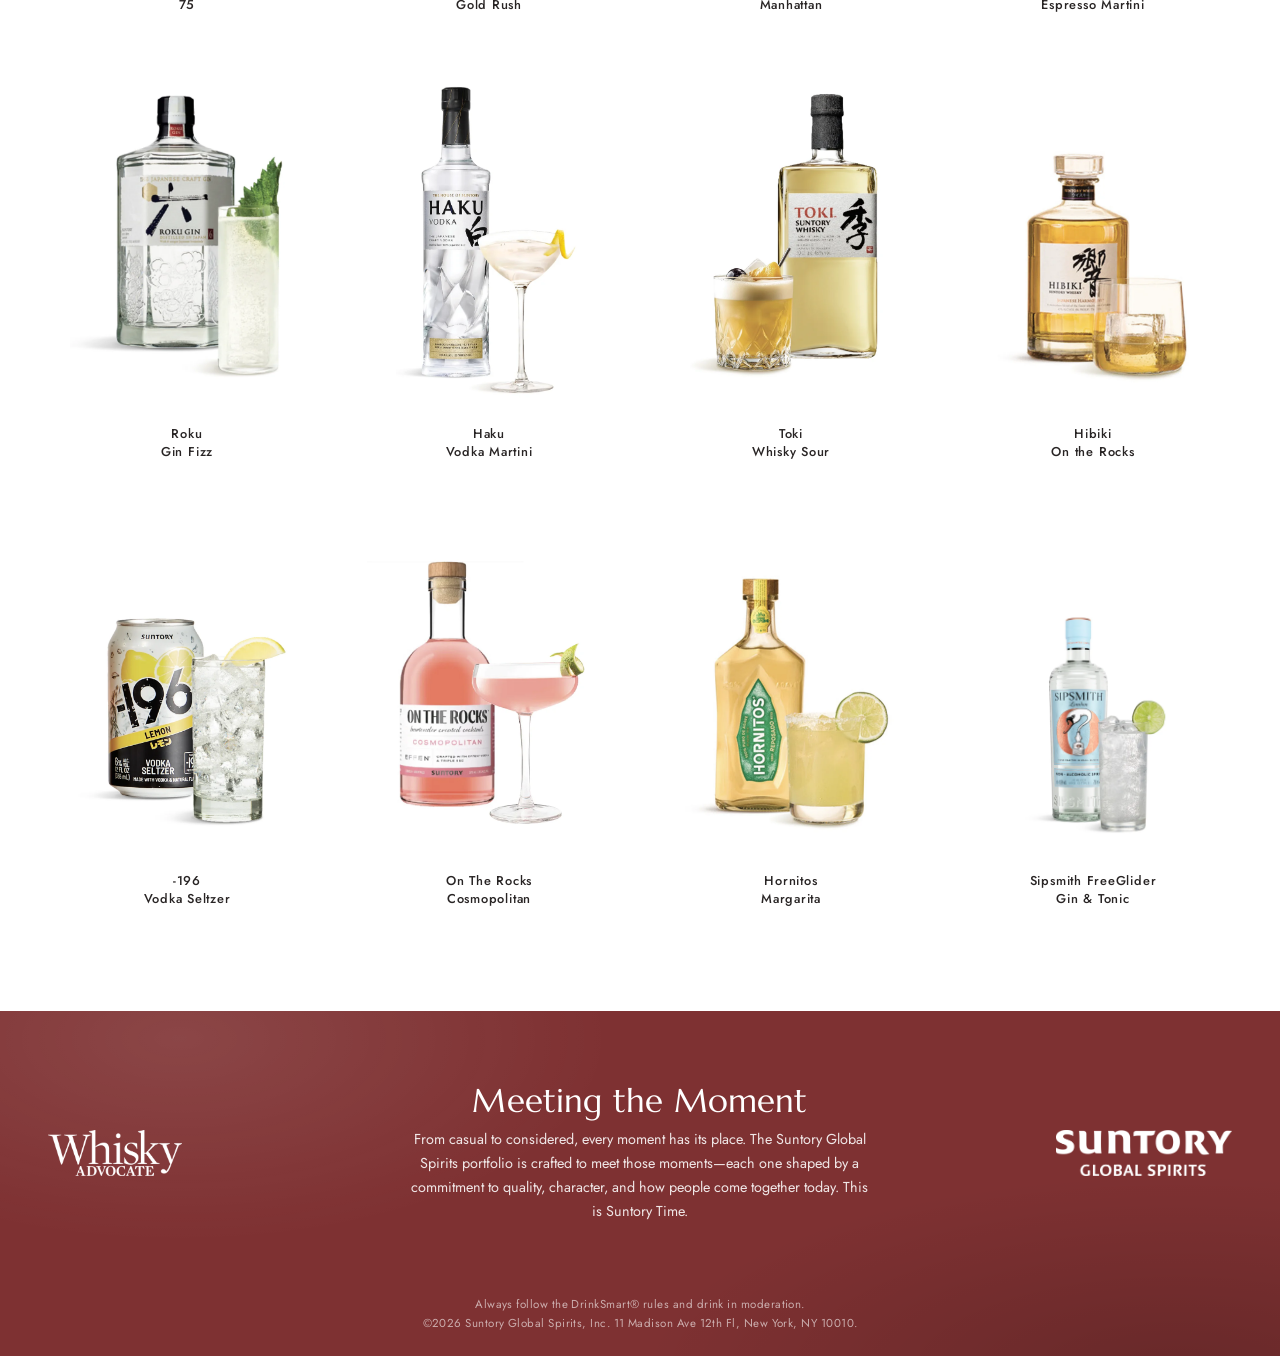
==== commit 34689577: "Swap Haku Vodka Martini product shot Co-Authored-By: Claude Fable 5.1 <noreply@anthropic.com> Claude" ====
--- a/index.html
+++ b/index.html
@@ -382,7 +382,7 @@
             <div class="drink__media">
               <picture>
                 <source srcset="assets/img/drinks/haku-martini.webp" type="image/webp">
-                <img src="assets/img/drinks/haku-martini.jpg" width="575" height="1000" loading="lazy" alt="Haku Vodka and a Martini with a lemon twist">
+                <img src="assets/img/drinks/haku-martini.jpg" width="579" height="1000" loading="lazy" alt="Haku Vodka and a Martini with a lemon twist">
               </picture>
             </div>
             <p class="drink__label">Haku <small>Vodka Martini</small></p>
